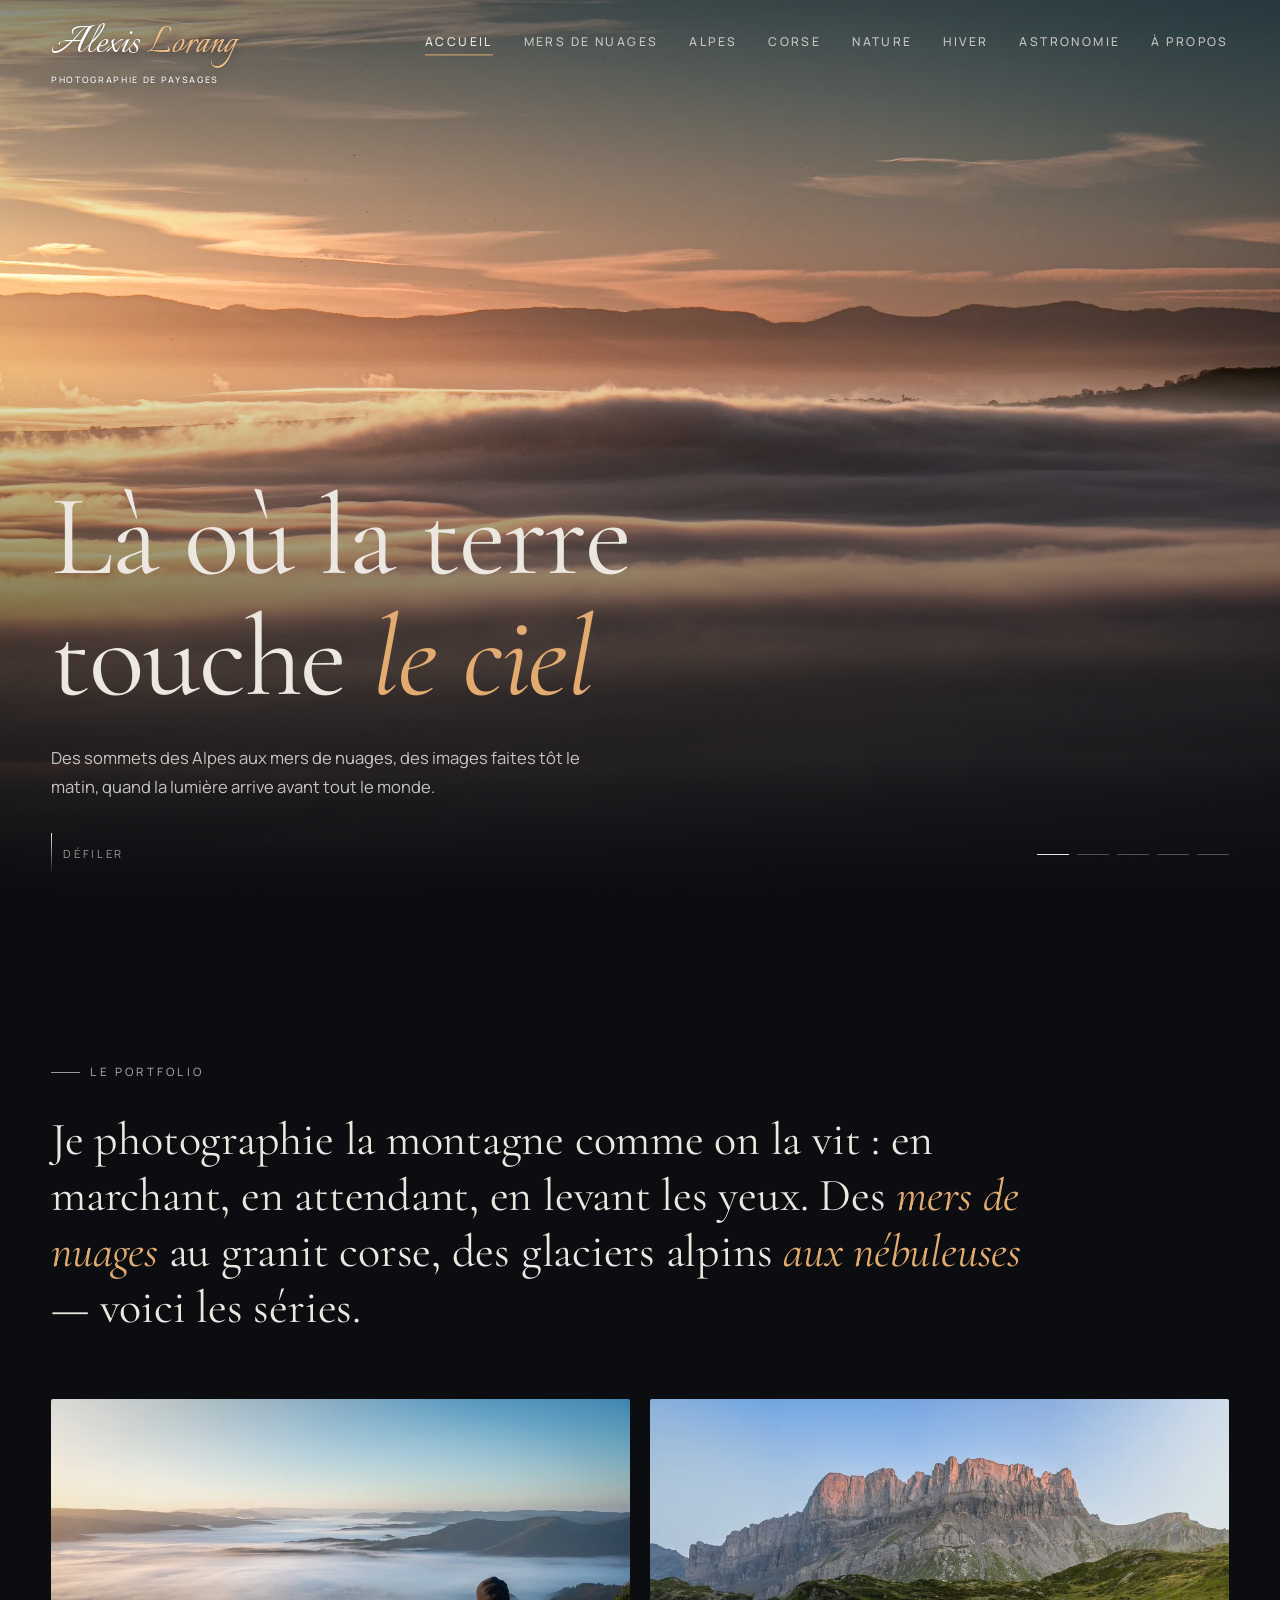
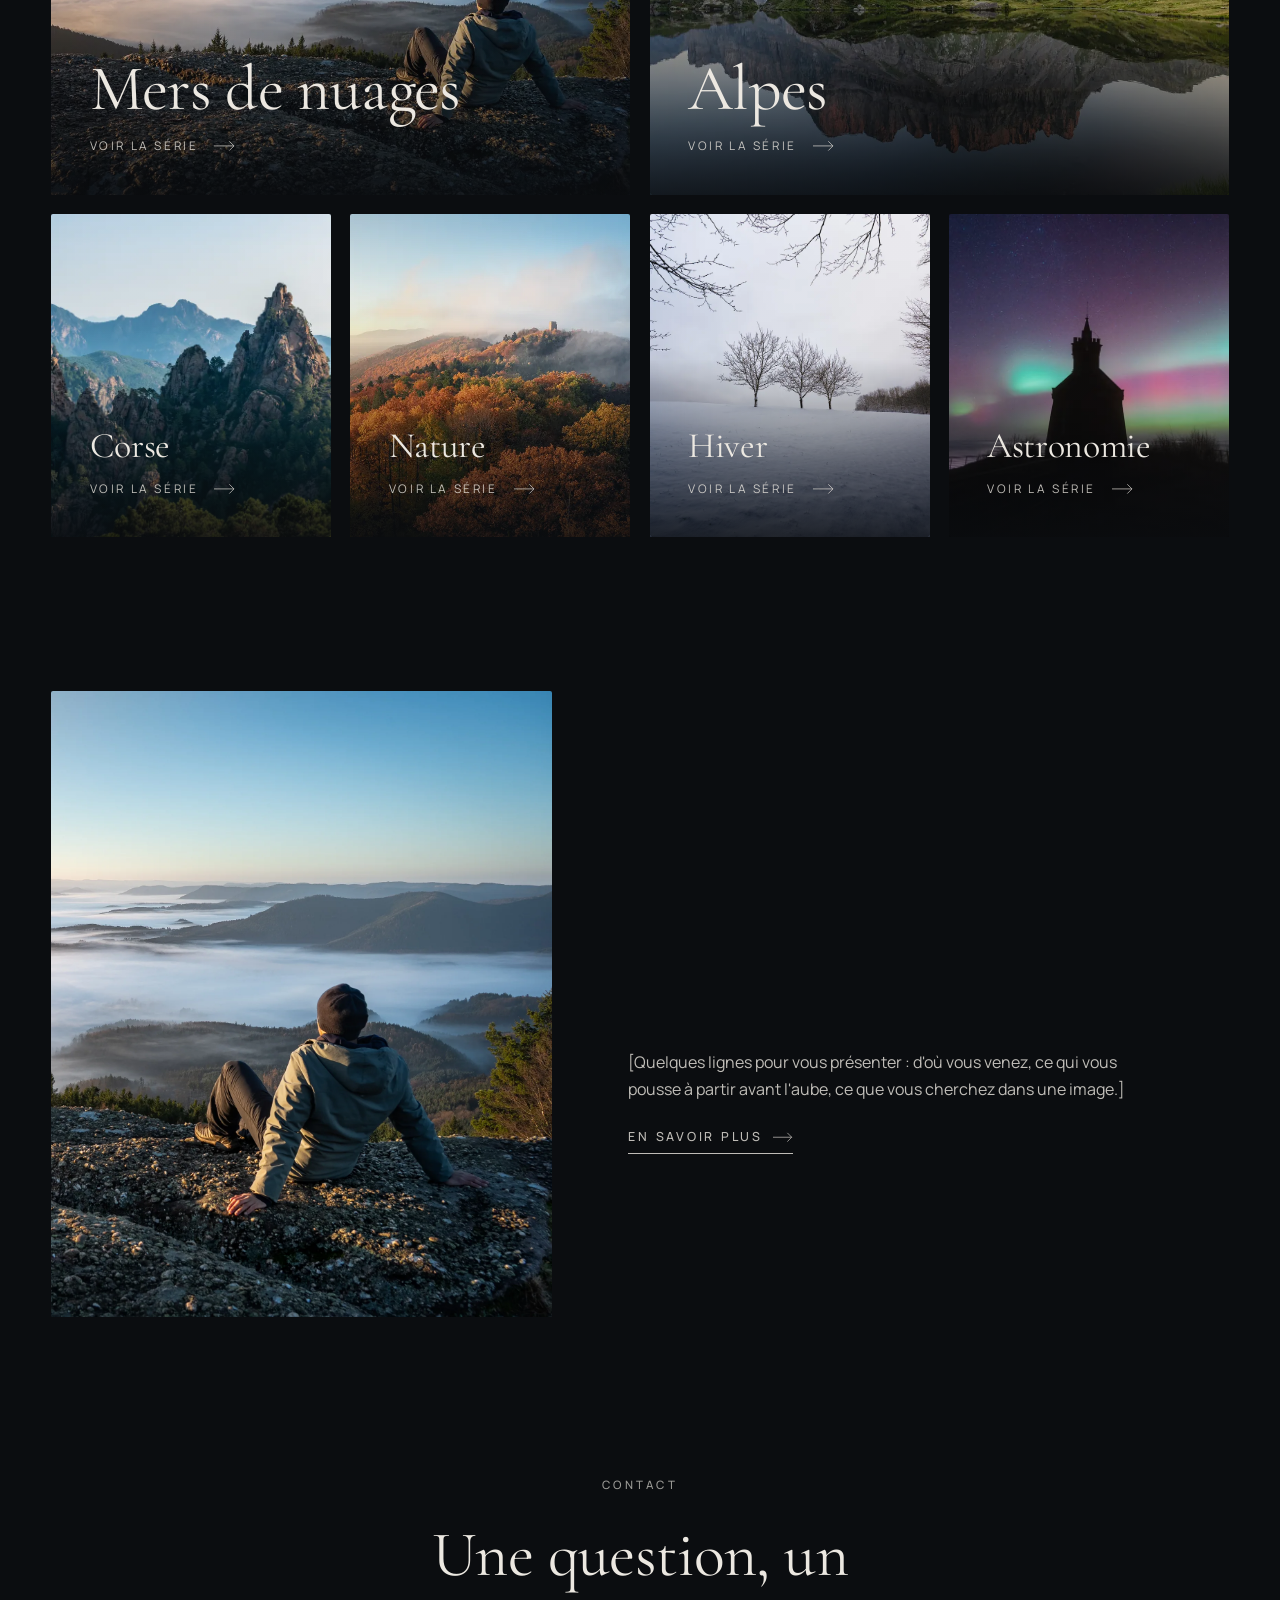
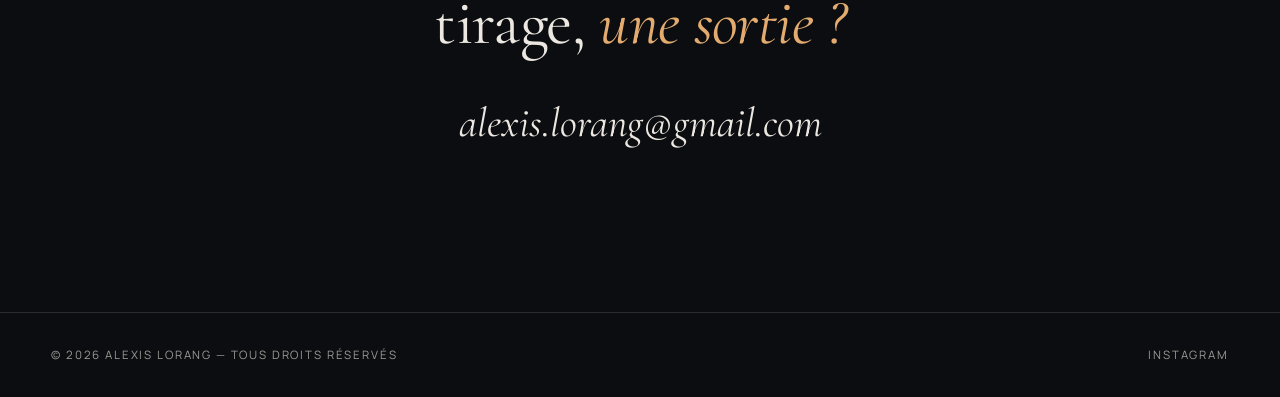
==== index.html @ 48787a66 "Nouvelle série Hiver, Dolomites complétées, accueil et en-tête retravaillés - Hiver : nouvel onglet," ====
<!doctype html>
<html lang="fr">
<head>
  <meta charset="utf-8">
  <meta name="viewport" content="width=device-width, initial-scale=1">
  <!-- À MODIFIER : titre et description affichés dans Google et lors d'un partage -->
  <title>Alexis Lorang — Photographie de paysages</title>
  <meta name="description" content="Portfolio de photographie de paysage : mers de nuages, Alpes, Corse, nature et astronomie.">
  <meta name="theme-color" content="#0b0d10">
  <meta property="og:title" content="Alexis Lorang — Photographie de paysages">
  <meta property="og:description" content="Sommets des Alpes et mers de nuages.">
  <meta property="og:image" content="assets/photos/mers-de-nuages/c2.webp">
  <link rel="preconnect" href="https://fonts.googleapis.com">
  <link rel="preconnect" href="https://fonts.gstatic.com" crossorigin>
  <link href="https://fonts.googleapis.com/css2?family=Cormorant+Garamond:ital,wght@0,400;0,500;1,400&family=Manrope:wght@400;500&family=Italianno&display=swap" rel="stylesheet">
  <link rel="preload" as="image" href="assets/photos/mers-de-nuages/c4.webp">
  <link rel="stylesheet" href="assets/css/style.css">
  <!-- blocking="render" : le cadrage et la mise en page sont appliqués avant le premier affichage
       (sinon la transition entre pages montre la photo de couverture mal placée puis la recale) -->
  <script src="assets/data/disposition.js" defer blocking="render"></script>
  <script src="assets/js/main.js" defer blocking="render"></script>
</head>
<body>

  <header class="entete">
    <!-- À MODIFIER : nom / signature -->
    <a class="logo" href="index.html" aria-label="Alexis Lorang — Accueil"><span class="logo__nom">Alexis <em>Lorang</em></span><span class="logo__sous">Photographie de paysages</span></a>
    <nav class="nav" id="menu" aria-label="Navigation principale"><!-- nav:debut -->
      <div class="nav__item nav__item--accueil"><a href="index.html" aria-current="page"><img src="assets/photos/mers-de-nuages/c2-s.webp" alt="" loading="lazy">Accueil</a></div>
      <div class="nav__item"><a href="mers-de-nuages.html"><img src="assets/photos/mers-de-nuages/dsc4957-s.webp" alt="" loading="lazy">Mers de nuages</a></div>
      <div class="nav__item"><a href="alpes.html"><img src="assets/photos/alpes/aiguilles-rouges/dsc3370-panorama-modifier-s.webp" alt="" loading="lazy">Alpes</a></div>
      <div class="nav__item"><a href="corse.html"><img src="assets/photos/corse/dsc0862-s.webp" alt="" loading="lazy">Corse</a></div>
      <div class="nav__item"><a href="nature.html"><img src="assets/photos/nature/dsc0860-s.webp" alt="" loading="lazy">Nature</a></div>
      <div class="nav__item"><a href="hiver.html"><img src="assets/photos/hiver/dsc6053-modifier-s.webp" alt="" loading="lazy">Hiver</a></div>
      <div class="nav__item"><a href="astronomie.html"><img src="assets/photos/astronomie/aurores-boreales/dsc6161-modifier-s.webp" alt="" loading="lazy">Astronomie</a></div>
      <div class="nav__item"><a href="a-propos.html">À propos</a></div>
      <!-- nav:fin --></nav>
    <button class="burger" type="button" aria-label="Menu" aria-controls="menu" aria-expanded="false"><i></i><i></i></button>
  </header>

  <main>
    <!-- Bandeau : pour changer les images du diaporama, modifier les <img> ci-dessous -->
    <section class="hero">
      <div class="hero__fond" aria-hidden="true">
        <div class="hero__vue est-active"><img src="assets/photos/mers-de-nuages/c4.webp" alt=""></div>
        <div class="hero__vue"><img src="assets/photos/alpes/aiguilles-rouges/dsc3370-panorama-modifier.webp" alt="" loading="lazy"></div>
        <div class="hero__vue"><img src="assets/photos/corse/dsc0845.webp" alt="" loading="lazy"></div>
        <div class="hero__vue"><img src="assets/photos/nature/dsc0860.webp" alt="" loading="lazy"></div>
        <div class="hero__vue"><img src="assets/photos/astronomie/aurores-boreales/dsc6230-modifier-modifier-modifier.webp" alt="" loading="lazy"></div>
      </div>

      <div class="hero__texte">
        <h1>
          <span class="ligne"><span>Là où la terre</span></span>
          <span class="ligne"><span>touche <em>le ciel</em></span></span>
        </h1>
        <!-- À MODIFIER : phrase d'accroche -->
        <p class="fondu">Des sommets des Alpes aux mers de nuages, des images faites tôt le matin, quand la lumière arrive avant tout le monde.</p>
      </div>

      <div class="hero__bas fondu">
        <span class="defile">Défiler</span>
        <div class="puces"></div>
      </div>
    </section>

    <section class="section">
      <div class="conteneur">
        <span class="surtitre apparait">Le portfolio</span>
        <!-- À MODIFIER : texte de présentation -->
        <p class="manifeste apparait">Je photographie la montagne comme on la vit : en marchant, en attendant, en levant les yeux. Des <em>mers de nuages</em> au granit corse, des glaciers alpins <em>aux nébuleuses</em> — voici les séries.</p>

        <div class="series"><!-- series:debut -->
          <a class="serie" href="mers-de-nuages.html" style="--delai:0.00s">
            <img src="assets/photos/mers-de-nuages/dsc4957.webp" srcset="assets/photos/mers-de-nuages/dsc4957-s.webp 1000w, assets/photos/mers-de-nuages/dsc4957.webp 2560w" sizes="(max-width: 760px) 100vw, 50vw" alt="" loading="lazy">
            <div>
              <h3>Mers de nuages</h3>
              <div class="serie__meta">Voir la série <svg viewBox="0 0 32 16" fill="none" stroke="currentColor" stroke-width="1.2" aria-hidden="true"><path d="M0 8h30M23 1l7 7-7 7"/></svg></div>
            </div>
          </a>
          <a class="serie" href="alpes.html" style="--delai:0.12s">
            <img src="assets/photos/alpes/aiguilles-rouges/dsc3370-panorama-modifier.webp" srcset="assets/photos/alpes/aiguilles-rouges/dsc3370-panorama-modifier-s.webp 1000w, assets/photos/alpes/aiguilles-rouges/dsc3370-panorama-modifier.webp 2560w" sizes="(max-width: 760px) 100vw, 50vw" alt="" loading="lazy">
            <div>
              <h3>Alpes</h3>
              <div class="serie__meta">Voir la série <svg viewBox="0 0 32 16" fill="none" stroke="currentColor" stroke-width="1.2" aria-hidden="true"><path d="M0 8h30M23 1l7 7-7 7"/></svg></div>
            </div>
          </a>
          <a class="serie" href="corse.html" style="--delai:0.24s">
            <img src="assets/photos/corse/dsc0862.webp" srcset="assets/photos/corse/dsc0862-s.webp 1000w, assets/photos/corse/dsc0862.webp 2560w" sizes="(max-width: 760px) 100vw, 25vw" alt="" loading="lazy">
            <div>
              <h3>Corse</h3>
              <div class="serie__meta">Voir la série <svg viewBox="0 0 32 16" fill="none" stroke="currentColor" stroke-width="1.2" aria-hidden="true"><path d="M0 8h30M23 1l7 7-7 7"/></svg></div>
            </div>
          </a>
          <a class="serie" href="nature.html" style="--delai:0.00s">
            <img src="assets/photos/nature/dsc0860.webp" srcset="assets/photos/nature/dsc0860-s.webp 1000w, assets/photos/nature/dsc0860.webp 2560w" sizes="(max-width: 760px) 100vw, 25vw" alt="" loading="lazy">
            <div>
              <h3>Nature</h3>
              <div class="serie__meta">Voir la série <svg viewBox="0 0 32 16" fill="none" stroke="currentColor" stroke-width="1.2" aria-hidden="true"><path d="M0 8h30M23 1l7 7-7 7"/></svg></div>
            </div>
          </a>
          <a class="serie" href="hiver.html" style="--delai:0.12s">
            <img src="assets/photos/hiver/dsc6053-modifier.webp" srcset="assets/photos/hiver/dsc6053-modifier-s.webp 738w, assets/photos/hiver/dsc6053-modifier.webp 1889w" sizes="(max-width: 760px) 100vw, 25vw" alt="" loading="lazy">
            <div>
              <h3>Hiver</h3>
              <div class="serie__meta">Voir la série <svg viewBox="0 0 32 16" fill="none" stroke="currentColor" stroke-width="1.2" aria-hidden="true"><path d="M0 8h30M23 1l7 7-7 7"/></svg></div>
            </div>
          </a>
          <a class="serie" href="astronomie.html" style="--delai:0.24s">
            <img src="assets/photos/astronomie/aurores-boreales/dsc6161-modifier.webp" srcset="assets/photos/astronomie/aurores-boreales/dsc6161-modifier-s.webp 1000w, assets/photos/astronomie/aurores-boreales/dsc6161-modifier.webp 2560w" sizes="(max-width: 760px) 100vw, 25vw" alt="" loading="lazy">
            <div>
              <h3>Astronomie</h3>
              <div class="serie__meta">Voir la série <svg viewBox="0 0 32 16" fill="none" stroke="currentColor" stroke-width="1.2" aria-hidden="true"><path d="M0 8h30M23 1l7 7-7 7"/></svg></div>
            </div>
          </a>
          <!-- series:fin --></div>
      </div>
    </section>

    <section class="section section--serree">
      <div class="conteneur deux-colonnes">
        <div class="cadre cadre--portrait devoile">
          <img src="assets/photos/mers-de-nuages/dsc4957.webp" alt="Un randonneur assis sur un rocher face à la mer de nuages" loading="lazy">
        </div>
        <div class="texte">
          <span class="surtitre apparait">À propos</span>
          <h2 class="apparait">Photographe amateur, <em style="white-space:nowrap">lève-tôt</em> par nécessité</h2>
          <!-- À MODIFIER : courte présentation -->
          <p class="apparait">[Quelques lignes pour vous présenter : d'où vous venez, ce qui vous pousse à partir avant l'aube, ce que vous cherchez dans une image.]</p>
          <p class="apparait"><a class="lien" href="a-propos.html">En savoir plus
            <svg viewBox="0 0 32 16" fill="none" stroke="currentColor" stroke-width="1.2" aria-hidden="true"><path d="M0 8h30M23 1l7 7-7 7"/></svg></a></p>
        </div>
      </div>
    </section>

    <section class="section section--serree contact">
      <div class="conteneur">
        <span class="surtitre apparait">Contact</span>
        <h2 class="apparait">Une question, un tirage, <em>une sortie&nbsp;?</em></h2>
        <a class="contact__mail apparait" href="mailto:alexis.lorang@gmail.com">alexis.lorang@gmail.com</a></div>
    </section>
  </main>

  <footer class="pied">
    <span>© <span data-annee>2026</span> Alexis Lorang — Tous droits réservés</span>
    <a href="https://www.instagram.com/alexis_lorang/" target="_blank" rel="noopener">Instagram</a>
  </footer>

</body>
</html>
---- assets/css/style.css ----
/* ==========================================================================
   Portfolio photo — feuille de style
   Les couleurs et polices se règlent dans :root ci-dessous.
   ========================================================================== */

:root {
  --fond: #0b0d10;
  --fond-2: #12151a;
  --texte: #ece8e1;
  --discret: #9b9a96;
  --trait: rgba(236, 232, 225, 0.14);
  --accent: #e3ab6f; /* lueur de lever de soleil */

  --serif: 'Cormorant Garamond', 'Iowan Old Style', Georgia, serif;
  --sans: 'Manrope', system-ui, -apple-system, 'Segoe UI', sans-serif;

  --marge: clamp(1.25rem, 4vw, 4rem);
  --doux: cubic-bezier(0.22, 1, 0.36, 1);
  --rangee: 320px; /* hauteur cible d'une rangée de la grille */
}

*,
*::before,
*::after { box-sizing: border-box; }

html {
  scroll-behavior: smooth;
  -webkit-text-size-adjust: 100%;
  background: var(--fond);
}

body {
  margin: 0;
  background: var(--fond);
  color: var(--texte);
  font-family: var(--sans);
  font-size: 1rem;
  line-height: 1.7;
  -webkit-font-smoothing: antialiased;
  animation: entree 0.7s ease both;
}

@keyframes entree { from { opacity: 0; } }

/* Transition douce entre les pages (navigateurs récents) */
@view-transition { navigation: auto; }
::view-transition-old(root) { animation: 0.35s ease both vt-sortie; }
::view-transition-new(root) { animation: 0.6s ease both vt-entree; }
@keyframes vt-sortie { to { opacity: 0; } }
@keyframes vt-entree { from { opacity: 0; } }

img { display: block; max-width: 100%; }
/* Protection des photos : pas de glisser-déposer, pas de menu « Enregistrer l'image » au appui long (iOS) */
img, .galerie a {
  -webkit-user-drag: none;
  -webkit-touch-callout: none;
  user-select: none;
  -webkit-user-select: none;
}
a { color: inherit; text-decoration: none; }
button { font: inherit; color: inherit; background: none; border: 0; padding: 0; cursor: pointer; }
::selection { background: var(--accent); color: #111; }

:focus-visible { outline: 2px solid var(--accent); outline-offset: 4px; border-radius: 2px; }

.sr-only {
  position: absolute; width: 1px; height: 1px; overflow: hidden;
  clip-path: inset(50%); white-space: nowrap;
}

/* ---------- Typographie ---------- */

h1, h2, h3 {
  font-family: var(--serif);
  font-weight: 400;
  line-height: 1.05;
  letter-spacing: -0.01em;
  margin: 0;
  text-wrap: balance;
}
h1 { font-size: clamp(3rem, 9vw, 8rem); }
h2 { font-size: clamp(2.2rem, 5vw, 4.25rem); }
h1 em, h2 em { font-style: italic; color: var(--accent); }
p { margin: 0 0 1.2em; text-wrap: pretty; }

.surtitre {
  display: inline-flex; align-items: center; gap: 0.9em;
  font-size: 0.72rem; font-weight: 500;
  letter-spacing: 0.28em; text-transform: uppercase;
  color: var(--discret);
}
.surtitre::before { content: ''; width: 2.5em; height: 1px; background: currentColor; }

.lien {
  display: inline-flex; align-items: center; gap: 0.8em;
  font-size: 0.78rem; font-weight: 500; letter-spacing: 0.22em; text-transform: uppercase;
  padding-bottom: 0.5em;
  background: linear-gradient(currentColor, currentColor) left bottom / 100% 1px no-repeat;
  transition: background-size 0.5s var(--doux), color 0.3s;
}
.lien svg { width: 1.6em; height: 1em; transition: transform 0.5s var(--doux); }
.lien:hover { color: var(--accent); }
.lien:hover svg { transform: translateX(0.4em); }

/* ---------- En-tête / navigation ---------- */

.entete {
  position: fixed; inset: 0 0 auto 0; z-index: 50;
  display: flex; align-items: center; justify-content: space-between;
  padding: 1.4rem var(--marge);
  transition: transform 0.5s var(--doux), background-color 0.4s, padding 0.4s, backdrop-filter 0.4s;
}
.entete.est-pleine {
  padding-block: 0.9rem;
  background: rgba(11, 13, 16, 0.72);
  -webkit-backdrop-filter: blur(16px) saturate(1.3);
  backdrop-filter: blur(16px) saturate(1.3);
  border-bottom: 1px solid var(--trait);
}
.entete.est-cachee { transform: translateY(-100%); }
/* posée un instant par main.js pour mesurer l'en-tête réduit */
.entete.sans-transition, .entete.sans-transition * { transition: none !important; }

.logo {
  position: relative; z-index: 2;
  /* Tout est en em : les deux lignes gardent la même largeur quelle que soit la taille du logo */
  font-size: 1.8rem;
  display: flex; flex-direction: column; align-items: flex-start; gap: 0.3em;
  color: #fff;
  text-shadow: 0 1px 14px rgba(0, 0, 0, 0.45), 0 0 2px rgba(0, 0, 0, 0.25);
  transition: font-size 0.4s var(--doux);
}
.logo__nom {
  /* Nom calligraphié, « Lorang » en doré */
  font-family: 'Italianno', var(--serif); font-size: 1.55em; font-weight: 400; letter-spacing: 0; line-height: 1;
}
.logo__nom em { font-style: normal; color: #f0bd85; }
.logo__sous {
  font-family: var(--sans); font-size: 0.31em; font-weight: 600; letter-spacing: 0.185em; text-transform: uppercase; line-height: 1;
  margin-right: -0.185em;
  color: rgba(255, 255, 255, 0.88);
}
.entete.est-pleine .logo { font-size: 1.5rem; }

.nav { display: flex; gap: clamp(1.1rem, 2.4vw, 2.5rem); }
.nav__item { position: relative; }

.nav a {
  position: relative;
  font-size: 0.76rem; font-weight: 500; letter-spacing: 0.2em; text-transform: uppercase;
  padding: 0.6em 0; white-space: nowrap;
  opacity: 0.78; transition: opacity 0.3s;
}
/* Le menu doit tenir sur une ligne à côté du grand logo (haut de page) : sinon les liens passent sur
   deux lignes et ne sont plus à la même place que dans la barre réduite. Resserré sur les écrans moyens. */
/* Le menu reste à la même hauteur en haut de page et dans la barre réduite (sinon il remonte de
   ~13 px quand la barre apparaît) : centré sur le logo réduit = marge 0,9rem + moitié du logo
   (hauteur du logo ≈ 2,16 × sa taille de police, 1,5rem dans la barre). */
@media (min-width: 981px) {
  .nav { position: absolute; right: var(--marge); top: calc(0.9rem + 1.5rem * 1.08); transform: translateY(-50%); }
}
@media (min-width: 981px) and (max-width: 1180px) {
  .nav { gap: 1rem; }
  .nav a { font-size: 0.7rem; letter-spacing: 0.14em; }
}
.nav a::after {
  content: ''; position: absolute; left: 0; right: 0; bottom: 0.15em; height: 1px;
  background: var(--accent);
  transform: scaleX(0); transform-origin: right; transition: transform 0.5s var(--doux);
}
.nav a:hover, .nav a[aria-current='page'] { opacity: 1; }
.nav a:hover::after, .nav a[aria-current='page']::after { transform: scaleX(1); transform-origin: left; }

.burger { display: none; position: relative; z-index: 2; width: 44px; height: 44px; margin-right: -10px; }
.burger i {
  position: absolute; left: 10px; right: 10px; height: 1.5px; background: var(--texte);
  transition: transform 0.45s var(--doux), top 0.45s var(--doux);
}
.burger i:first-child { top: 17px; }
.burger i:last-child { top: 26px; }
.menu-ouvert .burger i:first-child { top: 21.5px; transform: rotate(45deg); }
.menu-ouvert .burger i:last-child { top: 21.5px; transform: rotate(-45deg); }

.nav__pied, .nav__item > a img { display: none; }

/* Menu mobile : intitulé de rubrique › série (vignette + nom) */
@media (max-width: 980px) {
  .burger { display: block; }
  .nav {
    position: fixed; inset: 0; z-index: 1;
    height: 100dvh; overflow-y: auto; overscroll-behavior: contain;
    flex-direction: column; justify-content: flex-start; gap: 0;
    padding: 5.75rem var(--marge) 1.5rem;
    background: linear-gradient(to bottom, rgba(38, 44, 54, 0.9), rgba(22, 26, 33, 0.95));
    -webkit-backdrop-filter: blur(26px) saturate(1.4); backdrop-filter: blur(26px) saturate(1.4);
    opacity: 0; visibility: hidden;
    transition: opacity 0.45s ease, visibility 0.45s;
  }
  /* Niveau 0 : intitulés de rubrique */
  .nav::before, .nav__item:last-of-type::before {
    display: flex; align-items: center; gap: 0.9em;
    font-family: var(--sans); font-size: 0.68rem; font-weight: 500; letter-spacing: 0.28em; text-transform: uppercase;
    color: var(--accent);
  }
  .nav::before { content: 'Les séries'; margin-bottom: 0.7rem; }
  /* Accueil : au-dessus de la rubrique « Les séries », en plus discret */
  .nav::before { order: 1; }
  .nav__item { order: 2; }
  .nav__pied { order: 3; }
  .nav__item--accueil { order: 0; margin-bottom: 1.4rem; padding-bottom: 1.4rem; border-bottom: 1px solid rgba(236, 232, 225, 0.2); }
  .nav__item:last-of-type::before { content: 'Le photographe'; margin-bottom: 0.9rem; }

  .nav__item {
    padding: 0.65rem 0;
    opacity: 0; transform: translateY(14px);
    transition: opacity 0.5s ease, transform 0.8s var(--doux);
  }
  .nav__item:last-of-type { margin-top: 1.1rem; padding-top: 1.4rem; border-top: 1px solid rgba(236, 232, 225, 0.2); }

  /* Niveau 1 : la série */
  .nav a { padding: 0; opacity: 1; }
  .nav a::after { display: none; }
  .nav__item > a {
    display: flex; align-items: center; gap: 1.1rem;
    font-family: var(--serif); font-size: 1.8rem; font-weight: 400; line-height: 1.1;
    letter-spacing: 0; text-transform: none; color: #fff; transition: color 0.3s;
  }
  .nav__item > a img {
    display: block; flex: none; width: 4.4rem; height: 3.3rem; object-fit: cover; border-radius: 3px;
    background: var(--fond-2); box-shadow: 0 6px 18px rgba(0, 0, 0, 0.35);
  }
  .nav__item > a[aria-current='page'] { color: var(--accent); font-style: italic; }
  .nav__item > a[aria-current='page'] img { outline: 1px solid var(--accent); outline-offset: 3px; }

  /* Les sous-parties ne figurent pas dans le menu mobile : elles sont dans le bandeau de chaque série */

  .nav__pied {
    display: flex; justify-content: space-between; gap: 1rem; margin: auto 0 0; padding-top: 1.75rem;
    font-size: 0.66rem; font-weight: 500; letter-spacing: 0.2em; text-transform: uppercase; color: rgba(236, 232, 225, 0.6);
  }
  .nav .nav__pied a { font-size: inherit; letter-spacing: inherit; color: var(--texte); }

  .menu-ouvert .nav { opacity: 1; visibility: visible; }
  .menu-ouvert .nav__item { opacity: 1; transform: none; }
  .menu-ouvert .nav__item:nth-of-type(1) { transition-delay: 0.05s; }
  .menu-ouvert .nav__item:nth-of-type(2) { transition-delay: 0.09s; }
  .menu-ouvert .nav__item:nth-of-type(3) { transition-delay: 0.13s; }
  .menu-ouvert .nav__item:nth-of-type(4) { transition-delay: 0.17s; }
  .menu-ouvert .nav__item:nth-of-type(5) { transition-delay: 0.21s; }
  .menu-ouvert .nav__item:nth-of-type(n + 6) { transition-delay: 0.25s; }
  .menu-ouvert .entete { background: none; backdrop-filter: none; -webkit-backdrop-filter: none; border-color: transparent; transform: none; }
  .menu-ouvert { overflow: hidden; }
}

/* ---------- Bandeau (hero) ---------- */

.hero {
  position: relative;
  height: 100svh; min-height: 34rem;
  display: flex; align-items: flex-end;
  padding: 0 var(--marge) clamp(4.5rem, 11vh, 8rem);
  overflow: hidden;
  isolation: isolate;
}
/* Bandeau d'une série : titre calé en bas à gauche, sommaire en bas à droite */
.hero--court {
  height: auto; min-height: max(100svh, 34rem);
  justify-content: space-between; gap: 2.5rem clamp(2rem, 6vw, 6rem);
  padding-top: 7rem; padding-bottom: clamp(2.25rem, 5.5vh, 3.5rem);
}
.hero--court::after {
  background:
    linear-gradient(to bottom, rgba(11, 13, 16, 0.5), transparent 24%),
    linear-gradient(to top, var(--fond) 0%, rgba(11, 13, 16, 0.72) 16%, rgba(11, 13, 16, 0.3) 40%, transparent 62%);
}
.hero--court h1 { font-size: clamp(3.4rem, 10vw, 9rem); }
.hero--court .hero__texte .surtitre { margin-bottom: 1.1rem; }
.hero--court .hero__texte p { margin-top: 1.2rem; }

.hero__index {
  flex: none; display: flex; flex-direction: column; align-items: stretch;
  min-width: min(17rem, 100%); padding-bottom: 0.45rem;
  font-size: 0.72rem; font-weight: 500; letter-spacing: 0.22em; text-transform: uppercase;
}

/* Invitation à défiler, au milieu du bas du bandeau */
.hero__defile {
  position: absolute; left: 50%; bottom: 1.4rem; translate: -50% 0;
  display: flex; flex-direction: column; align-items: center; gap: 0.9em;
  padding-left: 0.26em; /* compense l'interlettrage pour centrer le mot */
  font-size: 0.66rem; font-weight: 500; letter-spacing: 0.26em; text-transform: uppercase;
  color: rgba(236, 232, 225, 0.75); transition: color 0.3s;
}
.hero__defile::after {
  content: ''; width: 1px; height: 2.6rem; margin-left: -0.26em; background: linear-gradient(currentColor, transparent);
  transform-origin: top; animation: goutte 2.4s var(--doux) infinite;
}
.hero__defile:hover { color: var(--accent); }
@media (max-width: 1100px) { .hero--court { padding-bottom: 6.75rem; } }

.hero__fond { position: absolute; inset: 0; z-index: -2; }
.hero__vue {
  position: absolute; inset: 0;
  opacity: 0; transition: opacity 1.8s ease;
}
.hero__vue img {
  width: 100%; height: 100%; object-fit: cover;
  transform: scale(1.06);
  will-change: transform;
}
.hero__vue.est-active { opacity: 1; }
.hero__vue.est-active img { animation: derive 9s linear both; }
.hero--court .hero__vue.est-active img { animation: derive 14s var(--doux) both; }
@keyframes derive { from { transform: scale(1.06); } to { transform: scale(1); } }

.hero::after {
  content: ''; position: absolute; inset: 0; z-index: -1;
  background:
    linear-gradient(to bottom, rgba(11, 13, 16, 0.5), transparent 26%),
    linear-gradient(to top, var(--fond) 0%, rgba(11, 13, 16, 0.55) 30%, transparent 62%);
}

.hero__texte { max-width: 62rem; }
.hero__texte .surtitre { color: var(--texte); opacity: 0.85; margin-bottom: 1.6rem; }
.hero__texte p {
  max-width: 34rem; margin: 1.6rem 0 0;
  font-size: clamp(1rem, 1.3vw, 1.15rem); color: rgba(236, 232, 225, 0.82);
}

/* Titre révélé ligne par ligne */
.ligne { display: block; overflow: hidden; padding-bottom: 0.12em; margin-bottom: -0.12em; }
.ligne > span { display: block; transform: translateY(110%); animation: monte 1.3s var(--doux) forwards; }
.ligne:nth-child(2) > span { animation-delay: 0.12s; }
.ligne:nth-child(3) > span { animation-delay: 0.24s; }
@keyframes monte { to { transform: none; } }
.fondu { opacity: 0; animation: fondu 1.4s ease 0.55s forwards; }
@keyframes fondu { to { opacity: 1; } }

.hero__bas {
  position: absolute; left: var(--marge); right: var(--marge); bottom: 1.6rem;
  display: flex; justify-content: space-between; align-items: center;
  font-size: 0.7rem; letter-spacing: 0.24em; text-transform: uppercase; color: var(--discret);
}
.defile { display: inline-flex; align-items: center; gap: 1em; }
.defile::before {
  content: ''; width: 1px; height: 2.6rem; background: linear-gradient(var(--texte), transparent);
  transform-origin: top; animation: goutte 2.4s var(--doux) infinite;
}
@keyframes goutte { 0% { transform: scaleY(0); } 55% { transform: scaleY(1); opacity: 1; } 100% { transform: scaleY(1); opacity: 0; } }

.puces { display: flex; gap: 0.5rem; }
.puces button { width: 2rem; height: 1.5rem; position: relative; }
.puces button::before {
  content: ''; position: absolute; left: 0; right: 0; top: 50%; height: 1px;
  background: var(--texte); opacity: 0.3; transition: opacity 0.4s;
}
.puces button[aria-current='true']::before { opacity: 1; }

/* ---------- Sections ---------- */

.section { padding: clamp(5rem, 12vw, 10rem) var(--marge); }
.section--serree { padding-top: 0; }
.conteneur { max-width: 82rem; margin-inline: auto; }

.manifeste {
  font-family: var(--serif);
  font-size: clamp(1.7rem, 3.6vw, 3.1rem);
  line-height: 1.22; letter-spacing: -0.005em;
  max-width: 22em; margin: 1.8rem 0 0;
}
.manifeste em { color: var(--accent); }

.deux-colonnes {
  display: grid; grid-template-columns: minmax(0, 5fr) minmax(0, 6fr);
  gap: clamp(2rem, 6vw, 6rem); align-items: center;
}
.deux-colonnes .texte { color: rgba(236, 232, 225, 0.8); max-width: 34rem; }
.deux-colonnes h2 { margin: 1.4rem 0 1.8rem; color: var(--texte); }
@media (max-width: 860px) { .deux-colonnes { grid-template-columns: 1fr; } }

.cadre { position: relative; overflow: hidden; border-radius: 2px; background: var(--fond-2); }
.cadre img { width: 100%; height: 100%; object-fit: cover; }
.cadre--portrait { aspect-ratio: 4 / 5; }

/* Zone à compléter (portrait, etc.) */
.a-completer {
  display: grid; place-items: center; text-align: center; padding: 2rem;
  border: 1px dashed var(--trait); color: var(--discret);
  font-size: 0.75rem; letter-spacing: 0.18em; text-transform: uppercase;
}

/* ---------- Séries (accueil) ---------- */

/* Deux rangées (les deux premières séries en grand, les suivantes par trois) qui occupent
   ensemble un écran : hauteur de l'écran moins l'en-tête réduit (--entete-h, mesuré dans main.js,
   il réapparaît quand on remonte) et 2,5rem de marge en haut et en bas. */
.series {
  display: grid; grid-template-columns: repeat(12, 1fr); grid-template-rows: 11fr 9fr;
  gap: clamp(0.75rem, 1.5vw, 1.5rem); margin-top: clamp(2.5rem, 5vw, 4.5rem);
  height: calc(100vh - 5rem - var(--entete-h, 0px));
  height: calc(100svh - 5rem - var(--entete-h, 0px));
  min-height: 34rem;
}
/* 2 grandes cartes en haut, puis la ligne du bas se partage entre les séries restantes (3 ou 4). */
.series .serie { grid-column: span 3; aspect-ratio: auto; height: 100%; max-height: none; }
.series .serie:nth-child(-n + 2) { grid-column: span 6; }
.series .serie:nth-child(3):nth-last-child(3) ~ .serie, .series .serie:nth-child(3):nth-last-child(3) { grid-column: span 4; }
.series .serie:nth-child(n + 3) h3 { font-size: clamp(1.8rem, 2.8vw, 3.4rem); }
/* Mobile : une colonne de cartes de proportions fixes (16:10, environ 220 pt de haut sur un
   iPhone). Une hauteur calculée sur l'écran donnait des cartes trop basses dans Chrome sur
   iPhone, dont les barres restent affichées et ne laissent qu'environ 650 pt à la page. */
@media (max-width: 760px) {
  .series { grid-template-columns: 1fr; grid-template-rows: none; height: auto; min-height: 0; }
  .series .serie:nth-child(n) {
    grid-column: auto; aspect-ratio: 16 / 10; height: auto; min-height: 0;
    padding: 1.25rem;
  }
  .series .serie:nth-child(n) h3 { font-size: 2.2rem; }
  .series .serie__meta { margin-top: 0.55rem; }
}

.serie {
  position: relative; display: flex; align-items: flex-end;
  aspect-ratio: 4 / 5; max-height: 86svh; width: 100%;
  padding: clamp(1.5rem, 3vw, 3rem);
  overflow: hidden; border-radius: 2px; isolation: isolate;
}
.serie img {
  position: absolute; inset: 0; z-index: -2; width: 100%; height: 100%; object-fit: cover;
  transition: transform 1.6s var(--doux), filter 1.2s ease;
}
.serie::after {
  content: ''; position: absolute; inset: 0; z-index: -1;
  background: linear-gradient(to top, rgba(11, 13, 16, 0.85), rgba(11, 13, 16, 0.05) 55%);
  transition: opacity 0.8s;
}
.serie:hover img, .serie:focus-visible img { transform: scale(1.06); }
.serie h3 { font-size: clamp(2.4rem, 5vw, 4.5rem); }
.serie__meta {
  display: flex; align-items: center; gap: 1rem; margin-top: 0.9rem;
  font-size: 0.74rem; letter-spacing: 0.22em; text-transform: uppercase; color: rgba(236, 232, 225, 0.8);
}
.serie__meta svg { width: 1.8em; height: 1em; transition: transform 0.6s var(--doux); }
.serie:hover .serie__meta svg { transform: translateX(0.6em); }
.serie:hover .serie__meta { color: var(--accent); }

/* ---------- Grille de photos ---------- */

.galerie { display: flex; flex-wrap: wrap; gap: clamp(6px, 0.9vw, 14px); }
.galerie::after { content: ''; flex-grow: 1000000; }
.galerie a {
  --r: 1.5;
  position: relative; overflow: hidden;
  flex-grow: calc(var(--r) * 100);
  flex-basis: calc(var(--r) * var(--rangee));
  aspect-ratio: var(--r);
  background: var(--fond-2);
  cursor: zoom-in;
}
.galerie img {
  width: 100%; height: 100%; object-fit: cover;
  transition: transform 1.2s var(--doux), opacity 0.8s ease;
}
.galerie a:hover img { transform: scale(1.04); }
@media (max-width: 760px) { :root { --rangee: 170px; } }

.galerie-entete {
  display: flex; justify-content: space-between; align-items: baseline; gap: 2rem; flex-wrap: wrap;
  padding-bottom: 1.5rem; margin-bottom: clamp(1.25rem, 2.5vw, 2.5rem);
  border-bottom: 1px solid var(--trait);
  font-size: 0.72rem; letter-spacing: 0.24em; text-transform: uppercase; color: var(--discret);
}

/* Sous-catégories d'une série */
.groupe { scroll-margin-top: 6rem; }
.groupe + .groupe { margin-top: clamp(4rem, 9vw, 7.5rem); }
.groupe__titre {
  display: flex; align-items: baseline; gap: 1.2rem; flex-wrap: wrap;
  font-size: clamp(2.2rem, 4.6vw, 3.8rem); margin-bottom: clamp(1.25rem, 2.5vw, 2.25rem);
}
.groupe__titre span { font-family: var(--sans); font-size: 0.72rem; letter-spacing: 0.24em; text-transform: uppercase; color: var(--discret); }
.sous-nav { display: flex; flex-direction: column; border-top: 1px solid rgba(236, 232, 225, 0.28); }
.sous-nav:empty { display: none; }
.sous-nav a {
  display: flex; justify-content: space-between; align-items: baseline; gap: 2rem;
  padding: 0.8em 0; border-bottom: 1px solid var(--trait);
  color: var(--texte); transition: color 0.3s, padding 0.5s var(--doux);
}
.sous-nav a span { color: rgba(236, 232, 225, 0.55); font-variant-numeric: tabular-nums; transition: color 0.3s; }
.sous-nav a:hover { color: var(--accent); padding-left: 0.7em; }
.sous-nav a:hover span { color: var(--accent); }

.section--galerie { padding-top: clamp(2.5rem, 5vw, 4.5rem); scroll-margin-top: 1rem; }
/* Galerie élargie : aussi large que possible, tant que la photo la plus haute de la série
   (rapport largeur / hauteur de sa case, --galerie-rapport, calculé dans main.js) tient dans l'écran
   avec 2,5rem de marge en haut et en bas, sous l'en-tête réduit (--entete-h, mesuré dans main.js)
   qui réapparaît quand on remonte. Largeur propre à chaque série. */
@media (min-width: 761px) {
  .section--galerie .conteneur {
    max-width: calc((100vh - 5rem - var(--entete-h, 0px)) * var(--galerie-rapport, 1.7778));
    max-width: calc((100svh - 5rem - var(--entete-h, 0px)) * var(--galerie-rapport, 1.7778));
  }
}
/* Repère fixe à droite : la partie en cours pendant le défilement */
.repere {
  position: fixed; right: 0; top: 50%; z-index: 40;
  display: flex; flex-direction: column; align-items: flex-end;
  transform: translateY(-50%);
  opacity: 0; visibility: hidden; transition: opacity 0.5s ease, visibility 0.5s;
}
.repere.est-visible { opacity: 1; visibility: visible; }
.repere a {
  display: flex; align-items: center; gap: 0.9rem;
  padding: 0.6rem calc(var(--marge) / 2 - 0.6rem) 0.6rem 1rem;
  font-size: 0.66rem; font-weight: 500; letter-spacing: 0.2em; text-transform: uppercase; white-space: nowrap;
}
.repere a::after {
  content: ''; width: 1.2rem; height: 1px; background: var(--texte); opacity: 0.4;
  transform: scaleX(0.5); transform-origin: right;
  transition: transform 0.5s var(--doux), opacity 0.3s, background-color 0.3s;
}
.repere a span {
  padding: 0.45em 0.9em; border-radius: 999px; background: rgba(11, 13, 16, 0.82);
  opacity: 0; transform: translateX(6px); transition: opacity 0.3s, transform 0.5s var(--doux);
}
.repere:hover a span, .repere a:focus-visible span { opacity: 1; transform: none; }
.repere a:hover, .repere a[aria-current] { color: var(--accent); }
.repere a:hover::after, .repere a[aria-current]::after { opacity: 1; transform: none; background: var(--accent); }
@media (max-width: 1100px), (hover: none) { .repere { display: none; } }

@media (max-width: 760px) {
  .hero--court { flex-direction: column; align-items: stretch; justify-content: flex-end; gap: 1.75rem; }
  .hero--court::after {
    background:
      linear-gradient(to bottom, rgba(11, 13, 16, 0.5), transparent 24%),
      linear-gradient(to top, var(--fond) 0%, rgba(11, 13, 16, 0.78) 30%, rgba(11, 13, 16, 0.45) 60%, transparent 85%);
  }
}

/* Grille à cases : gabarit fixe (assets/data/gabarits.js) ou rangées automatiques.
   Chaque photo est cadrée dans sa case (.vue) : rognage réglable sans changer la case. */
.galerie--libre { --g: clamp(3px, 0.45vw, 7px); display: block; position: relative; margin: calc(-1 * var(--g)); }
.galerie--libre::after { display: none; }
.galerie--libre a {
  position: absolute; aspect-ratio: auto;
  padding: var(--g); background: none;
}
.galerie--libre .vue { position: absolute; inset: var(--g); overflow: hidden; background: var(--fond-2); }
.galerie--libre .vue img { position: absolute; max-width: none; }
/* Apparition des photos : la case est là d'emblée (fond discret), la photo y arrive en fondu avec un
   léger dézoom, une fois entrée à l'écran et chargée. Décalage court d'une case à l'autre (--delai). */
.js .galerie--libre a.tuile .vue img {
  opacity: 0; transform: scale(1.05);
  transition: opacity 0.9s ease var(--delai, 0s), transform 1.6s var(--doux) var(--delai, 0s);
}
.js .galerie--libre a.tuile.est-visible.est-chargee .vue img { opacity: 1; transform: none; }
.js .galerie--libre a.tuile.est-visible.est-chargee:hover .vue img { transform: scale(1.04); transition-delay: 0s; }

/* ---------- Mode édition (serveur local uniquement) ---------- */

.editeur {
  position: fixed; right: 1.25rem; bottom: 1.25rem; z-index: 60;
  display: flex; align-items: center; gap: 0.5rem; max-width: calc(100vw - 2rem);
  padding: 0.5rem; border: 1px solid var(--trait); border-radius: 999px;
  background: rgba(18, 21, 26, 0.94); box-shadow: 0 12px 40px rgba(0, 0, 0, 0.5);
  font-size: 0.74rem; letter-spacing: 0.06em;
}
.editeur[hidden] { display: none; }
.editeur__mode { padding: 0.35em 0.9em; border-radius: 999px; background: rgba(255, 255, 255, 0.08); color: var(--accent); white-space: nowrap; }
.editeur__aide { padding: 0 0.9rem; color: var(--discret); white-space: nowrap; overflow: hidden; text-overflow: ellipsis; }
.editeur button { padding: 0.65em 1.2em; border-radius: 999px; border: 1px solid var(--trait); white-space: nowrap; transition: background-color 0.3s, color 0.3s, border-color 0.3s; }
.editeur button:hover { border-color: var(--texte); }
.editeur .editeur__principal, .editeur button[data-action='modifier'] { background: var(--accent); border-color: var(--accent); color: #111; font-weight: 500; }
.edition .visionneuse { display: none; }
.edition .galerie a { cursor: move; touch-action: none; user-select: none; }
.edition .hero--court { cursor: move; touch-action: none; user-select: none; outline: 1px dashed var(--accent); outline-offset: -10px; }
.edition .hero--court.est-saisie { outline-style: solid; outline-width: 2px; }
.edition .galerie a:hover img { transform: none; }
/* Accueil : bandeau, cartes des séries et portrait recadrables (animations figées pour voir le cadrage final) */
.edition .hero:not(.hero--court), .edition .series .serie, .edition .deux-colonnes .cadre { cursor: move; touch-action: none; user-select: none; outline: 1px dashed var(--accent); outline-offset: -10px; }
.edition .hero:not(.hero--court).est-saisie, .edition .series .serie.est-saisie, .edition .deux-colonnes .cadre.est-saisie { outline-style: solid; outline-width: 2px; }
.edition .suivante { cursor: move; touch-action: none; user-select: none; outline: 1px dashed var(--accent); outline-offset: -10px; }
.edition .suivante.est-saisie { outline-style: solid; outline-width: 2px; }
.edition .hero__vue img, .edition .serie img, .edition .cadre img, .edition .suivante img { animation: none !important; transform: none !important; transition: none !important; }
.edition .hero__vue { transition: none; }
.edition .galerie a:hover .vue, .edition .galerie a.est-saisie .vue { outline: 1px solid var(--accent); outline-offset: -1px; }
.edition .galerie a.est-saisie .vue { outline-width: 2px; outline-offset: -2px; }
.etoile {
  position: absolute; top: calc(var(--g) + 8px); right: calc(var(--g) + 8px);
  width: 34px; height: 34px; border-radius: 50%; display: grid; place-items: center;
  background: rgba(11, 13, 16, 0.72); color: var(--texte); font-size: 18px; line-height: 1;
  cursor: pointer; opacity: 0; transition: opacity 0.2s, color 0.2s, transform 0.2s;
}
.etoile:hover { transform: scale(1.1); }
.edition .galerie a:hover .etoile, .etoile[aria-pressed='true'] { opacity: 1; }
.etoile[aria-pressed='true'] { color: var(--accent); }
.edition .galerie a.est-favorite .vue { outline: 2px solid var(--accent); outline-offset: -2px; }
@media (hover: none) { .etoile { opacity: 1; } }
/* Bouton ↻ : quart de tour (galerie, bandeau des séries, photos de l'accueil) */
.pivot {
  position: absolute; top: calc(var(--g, 0px) + 8px); left: calc(var(--g, 0px) + 8px); z-index: 3;
  width: 34px; height: 34px; border-radius: 50%; display: none; place-items: center;
  background: rgba(11, 13, 16, 0.72); color: var(--texte); font-size: 18px; line-height: 1;
  cursor: pointer; opacity: 0; transition: opacity 0.2s, color 0.2s, transform 0.2s;
}
.edition .pivot { display: grid; }
.pivot--cadre { top: 18px; left: 18px; }
.hero .pivot--cadre { top: calc(var(--entete-h, 82px) + 18px); }
.pivot:hover { transform: scale(1.1); color: var(--accent); }
.edition .galerie a:hover .pivot, .edition .hero:hover .pivot, .edition .serie:hover .pivot, .edition .suivante:hover .pivot, .edition .cadre:hover .pivot { opacity: 1; }
@media (hover: none) { .pivot { opacity: 1; } }

/* ---------- Apparition au défilement ---------- */

.js .apparait { opacity: 0; transform: translateY(28px); transition: opacity 1.1s ease, transform 1.3s var(--doux); transition-delay: var(--delai, 0s); }
.js .apparait.est-visible { opacity: 1; transform: none; }
/* Un cache de la couleur du fond se retire vers le bas pour dévoiler l'image */
.devoile { position: relative; }
.js .devoile::before {
  content: ''; position: absolute; inset: -1px; z-index: 3; background: var(--fond);
  transform-origin: bottom; transition: transform 1.5s var(--doux); transition-delay: var(--delai, 0s);
}
.js .devoile.est-visible::before { transform: scaleY(0); }
.js .devoile img { transform: scale(1.15); transition: transform 2s var(--doux); }
.js .devoile.est-visible img { transform: none; }
.js .serie.devoile.est-visible:hover img { transform: scale(1.06); transition-duration: 1.6s; }

/* ---------- Matériel (À propos) ---------- */

/* Les objets détourés posés sur le fond du site, chacun sous une lumière douce
   (halo assez marqué pour détacher les objectifs noirs du fond, sans bord visible). */
.materiel__liste {
  list-style: none; margin: 0; padding: 0;
  display: grid; grid-template-columns: repeat(3, 1fr); gap: clamp(1rem, 3vw, 3rem);
}
.materiel__liste li { text-align: center; }
.materiel__objet { position: relative; height: 16rem; display: flex; align-items: flex-end; justify-content: center; padding-bottom: 1.75rem; }
.materiel__objet::before { /* lumière : un seul halo, à décroissance très progressive */
  content: ''; position: absolute; inset: -12% -6% -40%; pointer-events: none;
  background: radial-gradient(ellipse 38% 40% at 50% 46%,
    rgba(236, 232, 225, 0.22) 0%, rgba(236, 232, 225, 0.17) 18%, rgba(236, 232, 225, 0.11) 36%,
    rgba(236, 232, 225, 0.06) 54%, rgba(236, 232, 225, 0.025) 72%, transparent 100%);
}
.materiel__objet img {
  position: relative; z-index: 1; height: calc(12.5rem * var(--h, 1)); width: auto;
  filter: drop-shadow(0 16px 12px rgba(0, 0, 0, 0.55));
}
.materiel__objet .materiel__boitier { height: auto; width: min(15.5rem, 80%); margin-bottom: 0.4rem; }
.materiel__liste h3, .materiel__liste p { position: relative; } /* au-dessus du halo */
.materiel__liste h3 { font-size: 1.75rem; margin: 1.1rem 0 0.4rem; }
.materiel__liste p { margin: 0; color: var(--discret); font-size: 0.85rem; letter-spacing: 0.06em; }
@media (max-width: 760px) {
  .materiel__liste { grid-template-columns: 1fr; gap: 2.5rem; }
  .materiel__objet { height: 14rem; }
  .materiel__objet img { height: calc(10.5rem * var(--h, 1)); }
}

/* ---------- Série suivante ---------- */

.suivante {
  position: relative; display: grid; place-items: center; text-align: center;
  min-height: 50svh; padding: 4rem var(--marge);
  overflow: hidden; isolation: isolate;
}
.suivante img {
  position: absolute; inset: 0; z-index: -2; width: 100%; height: 100%; object-fit: cover;
  transition: transform 2s var(--doux);
}
.suivante::after { content: ''; position: absolute; inset: 0; z-index: -1; background: rgba(11, 13, 16, 0.5); transition: background-color 0.8s; }
.suivante:hover img { transform: scale(1.05); }
.suivante:hover::after { background: rgba(11, 13, 16, 0.3); }
.suivante h2 { font-size: clamp(3rem, 8vw, 7rem); margin-top: 1.2rem; }
.suivante .surtitre { color: var(--texte); }
.suivante .surtitre::before { display: none; }
/* Sur mobile, 50 % d'un écran en hauteur reste trop grand pour un simple lien : bandeau plus bas. */
@media (max-width: 760px) {
  .suivante { min-height: 17svh; padding: 1.5rem var(--marge); }
  .suivante h2 { font-size: 2.4rem; margin-top: 0.5rem; }
}

/* ---------- Contact / pied de page ---------- */

.contact { text-align: center; }
.contact h2 { margin: 1.5rem auto 2rem; max-width: 12em; }
.contact .surtitre::before { display: none; }
.contact__mail {
  font-family: var(--serif); font-size: clamp(1.5rem, 3.4vw, 2.6rem); font-style: italic;
  background: linear-gradient(var(--accent), var(--accent)) left bottom / 0 1px no-repeat;
  transition: background-size 0.6s var(--doux), color 0.3s; padding-bottom: 0.15em;
}
.contact__mail:hover { background-size: 100% 1px; color: var(--accent); }
.reseaux { display: flex; justify-content: center; gap: 2.5rem; margin-top: 2.8rem; flex-wrap: wrap; }

.pied {
  display: flex; justify-content: space-between; gap: 1rem 2rem; flex-wrap: wrap;
  padding: 2rem var(--marge);
  border-top: 1px solid var(--trait);
  font-size: 0.72rem; letter-spacing: 0.16em; text-transform: uppercase; color: var(--discret);
}
.pied a:hover { color: var(--texte); }

/* ---------- Visionneuse ---------- */

.visionneuse {
  position: fixed; inset: 0; z-index: 100;
  display: grid; grid-template-rows: auto 1fr auto;
  background: rgba(7, 8, 10, 0.97);
  opacity: 0; visibility: hidden;
  transition: opacity 0.45s ease, visibility 0.45s;
  touch-action: pan-y;
}
.visionneuse.est-ouverte { opacity: 1; visibility: visible; }
.visionneuse__barre, .visionneuse__legende {
  display: flex; justify-content: space-between; align-items: center; gap: 1rem;
  padding: 1rem var(--marge);
  font-size: 0.72rem; letter-spacing: 0.22em; text-transform: uppercase; color: var(--discret);
}
.visionneuse__legende { justify-content: center; min-height: 3.4rem; text-align: center; }
.visionneuse__legende b { font-weight: 500; color: var(--texte); }
.visionneuse__scene { position: relative; min-height: 0; display: grid; place-items: center; padding: 0 clamp(0.5rem, 6vw, 5.5rem); }
.visionneuse__scene img {
  max-width: 100%; max-height: 100%; width: auto; height: auto; object-fit: contain;
  position: absolute; inset: 0; margin: auto; padding: inherit;
  opacity: 0; transform: scale(0.985);
  transition: opacity 0.5s ease, transform 0.9s var(--doux);
  user-select: none; -webkit-user-drag: none;
}
.visionneuse__scene img.est-visible { opacity: 1; transform: none; }
.visionneuse button { transition: color 0.3s, opacity 0.3s; }
.visionneuse button:hover { color: var(--accent); }
.visionneuse__fermer { display: inline-flex; align-items: center; gap: 0.8em; letter-spacing: inherit; text-transform: inherit; color: var(--texte); padding: 0.6em 0; }
.visionneuse__fleche {
  position: absolute; top: 0; bottom: 0; z-index: 2; width: clamp(3rem, 12vw, 9rem);
  display: grid; place-items: center; color: var(--texte); opacity: 0.6;
}
.visionneuse__fleche:hover { opacity: 1; }
.visionneuse__fleche svg { width: 2.2rem; height: 1.2rem; }
.visionneuse__fleche--prec { left: 0; }
.visionneuse__fleche--prec svg { transform: scaleX(-1); }
.visionneuse__fleche--suiv { right: 0; }
@media (max-width: 760px) { .visionneuse__fleche { display: none; } }

/* ---------- Mouvement réduit ---------- */

@media (prefers-reduced-motion: reduce) {
  html { scroll-behavior: auto; }
  *, *::before, *::after { animation-duration: 0.01ms !important; animation-delay: 0s !important; transition-duration: 0.01ms !important; transition-delay: 0s !important; }
  .hero__vue img, .js .devoile img { transform: none !important; }
  @view-transition { navigation: none; }
}
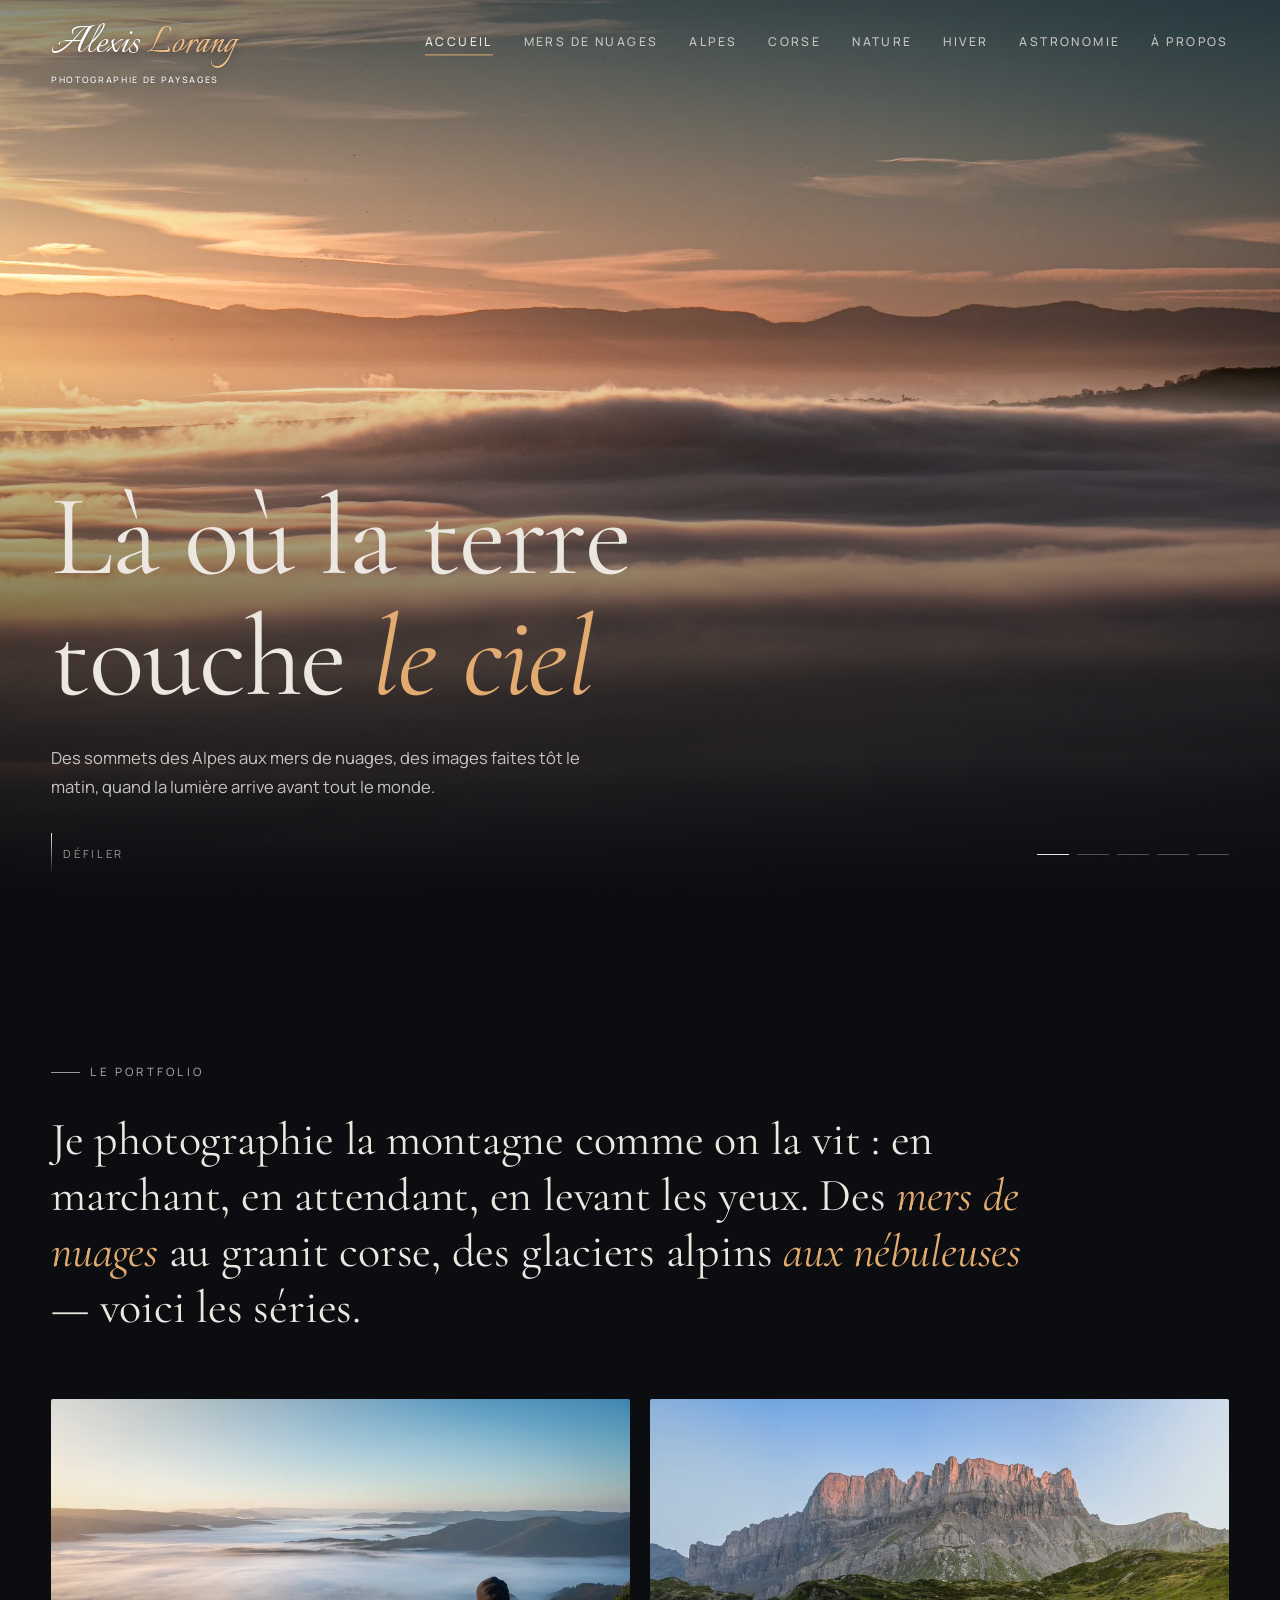
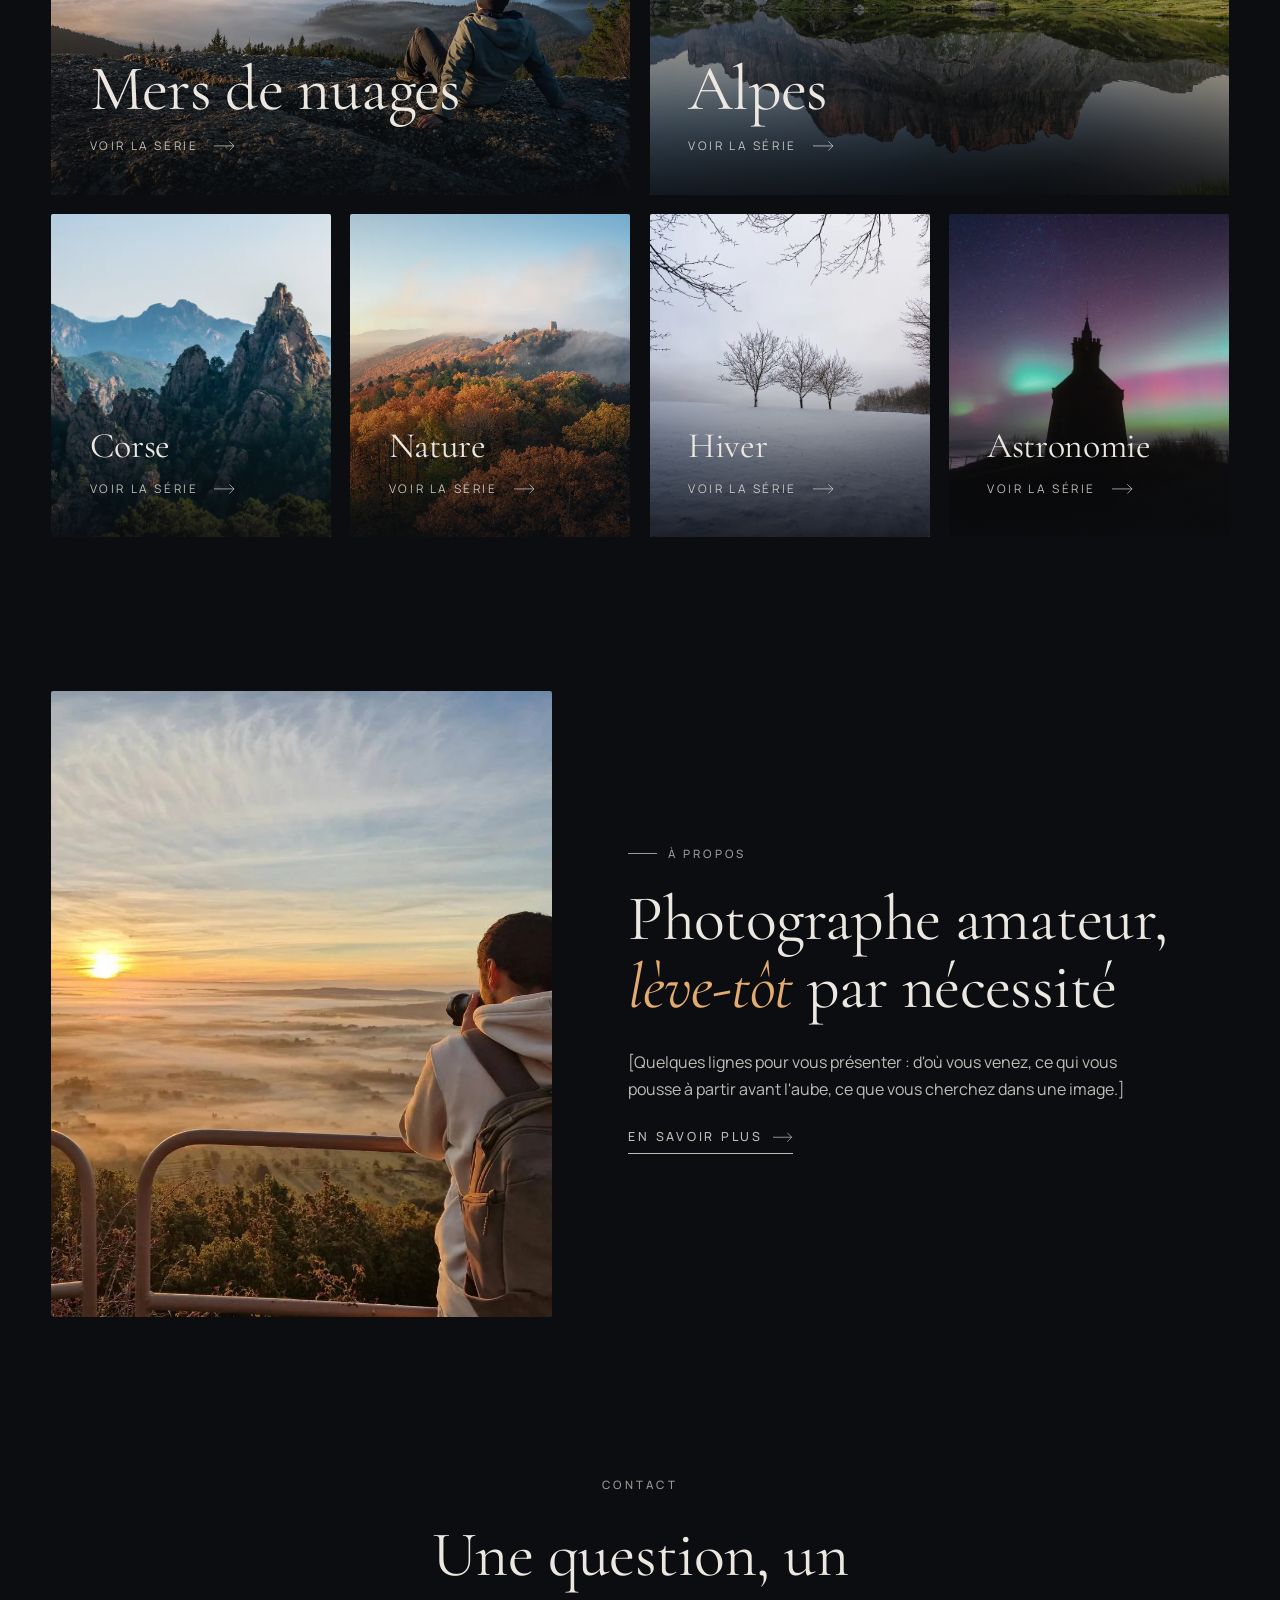
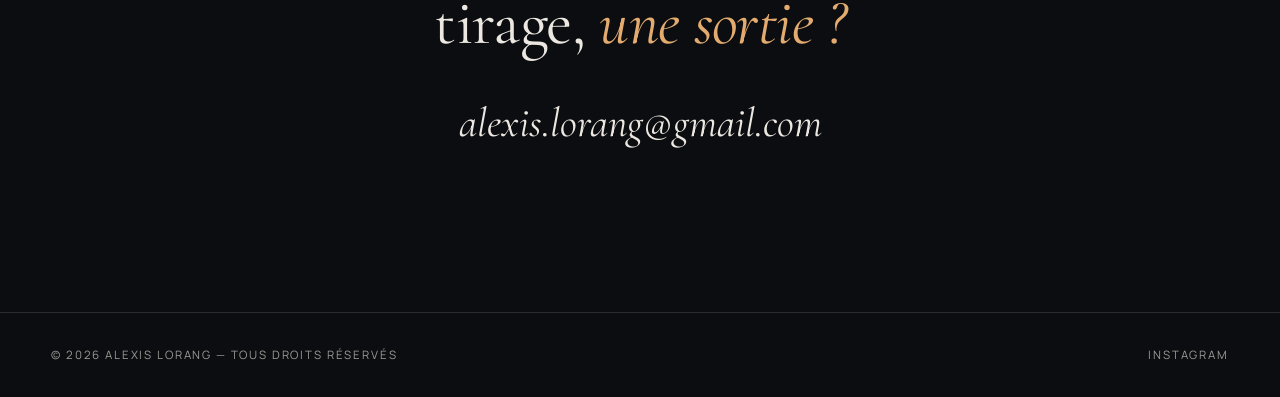
==== commit 3a81e046: "À propos : matériel détaillé, nouvelle photo ; transitions entre pages - Matériel : sac Pgytech OneG" ====
--- a/index.html
+++ b/index.html
@@ -7,6 +7,7 @@
   <title>Alexis Lorang — Photographie de paysages</title>
   <meta name="description" content="Portfolio de photographie de paysage : mers de nuages, Alpes, Corse, nature et astronomie.">
   <meta name="theme-color" content="#0b0d10">
+  <meta name="color-scheme" content="dark">
   <meta property="og:title" content="Alexis Lorang — Photographie de paysages">
   <meta property="og:description" content="Sommets des Alpes et mers de nuages.">
   <meta property="og:image" content="assets/photos/mers-de-nuages/c2.webp">
@@ -120,7 +121,7 @@
     <section class="section section--serree">
       <div class="conteneur deux-colonnes">
         <div class="cadre cadre--portrait devoile">
-          <img src="assets/photos/mers-de-nuages/dsc4957.webp" alt="Un randonneur assis sur un rocher face à la mer de nuages" loading="lazy">
+          <img src="assets/img/a-propos.webp" alt="Le photographe de dos, appareil à l’œil, face au soleil levant sur une plaine noyée de brume" width="1500" height="1125" style="object-position: 70% 50%" loading="lazy">
         </div>
         <div class="texte">
           <span class="surtitre apparait">À propos</span>
--- a/assets/css/style.css
+++ b/assets/css/style.css
@@ -24,6 +24,7 @@
 *::after { box-sizing: border-box; }
 
 html {
+  color-scheme: dark; /* fond du navigateur sombre dès le début du chargement : pas d'éclair blanc entre deux pages */
   scroll-behavior: smooth;
   -webkit-text-size-adjust: 100%;
   background: var(--fond);
@@ -37,17 +38,36 @@
   font-size: 1rem;
   line-height: 1.7;
   -webkit-font-smoothing: antialiased;
-  animation: entree 0.7s ease both;
-}
-
-@keyframes entree { from { opacity: 0; } }
-
-/* Transition douce entre les pages (navigateurs récents) */
+}
+
+/* Changement de page (navigateurs récents) : les pages défilent à l'horizontale comme des photos.
+   La nouvelle arrive par le côté et pousse l'ancienne, qui recule en s'assombrissant ; l'en-tête reste fixe.
+   Sens : vers la droite dans l'ordre du menu → arrive par la droite (main.js pose le type « arriere » sinon). */
 @view-transition { navigation: auto; }
-::view-transition-old(root) { animation: 0.35s ease both vt-sortie; }
-::view-transition-new(root) { animation: 0.6s ease both vt-entree; }
-@keyframes vt-sortie { to { opacity: 0; } }
-@keyframes vt-entree { from { opacity: 0; } }
+.entete { view-transition-name: entete; }
+/* L'en-tête change d'un coup, sans fondu : le fondu par défaut additionne la luminosité des deux
+   en-têtes (mode « plus-lighter »), et sur un ciel ou de la neige vus à travers le verre dépoli
+   de la barre, le résultat virait au blanc. */
+::view-transition-group(entete) { animation: none; }
+::view-transition-old(entete) { display: none; }
+::view-transition-new(entete) { animation: none; }
+/* Sous les deux pages qui glissent : le fond du site, jamais celui du navigateur */
+::view-transition { background: var(--fond); }
+::view-transition-old(root), ::view-transition-new(root) {
+  mix-blend-mode: normal;
+  background: var(--fond); /* opaques même si la photo de la nouvelle page n'est pas encore chargée */
+  animation-duration: 0.7s; animation-timing-function: cubic-bezier(0.76, 0, 0.24, 1); animation-fill-mode: both;
+}
+::view-transition-old(root) { animation-name: page-sortie; }
+::view-transition-new(root) { animation-name: page-entree; box-shadow: 0 0 90px rgba(0, 0, 0, 0.6); }
+html:active-view-transition-type(arriere)::view-transition-old(root) { animation-name: page-sortie-arriere; }
+html:active-view-transition-type(arriere)::view-transition-new(root) { animation-name: page-entree-arriere; }
+/* L'ancienne page s'assombrit par transparence au-dessus du fond sombre, sans filtre :
+   un filtre sur la capture de toute la page pouvait la faire virer au blanc d'un coup. */
+@keyframes page-sortie { to { transform: translateX(-28%); opacity: 0.45; } }
+@keyframes page-entree { from { transform: translateX(100%); } }
+@keyframes page-sortie-arriere { to { transform: translateX(28%); opacity: 0.45; } }
+@keyframes page-entree-arriere { from { transform: translateX(-100%); } }
 
 img { display: block; max-width: 100%; }
 /* Protection des photos : pas de glisser-déposer, pas de menu « Enregistrer l'image » au appui long (iOS) */
@@ -170,6 +190,9 @@
 }
 .nav a:hover, .nav a[aria-current='page'] { opacity: 1; }
 .nav a:hover::after, .nav a[aria-current='page']::after { transform: scaleX(1); transform-origin: left; }
+/* à l'arrivée sur une page, son soulignement se trace de gauche à droite */
+.nav a[aria-current='page']::after { animation: trace 0.8s var(--doux) 0.35s backwards; }
+@keyframes trace { from { transform: scaleX(0); } }
 
 .burger { display: none; position: relative; z-index: 2; width: 44px; height: 44px; margin-right: -10px; }
 .burger i {
@@ -631,13 +654,14 @@
    (halo assez marqué pour détacher les objectifs noirs du fond, sans bord visible). */
 .materiel__liste {
   list-style: none; margin: 0; padding: 0;
-  display: grid; grid-template-columns: repeat(3, 1fr); gap: clamp(1rem, 3vw, 3rem);
-}
-.materiel__liste li { text-align: center; }
-.materiel__objet { position: relative; height: 16rem; display: flex; align-items: flex-end; justify-content: center; padding-bottom: 1.75rem; }
+  display: grid; grid-template-columns: repeat(2, 1fr); gap: clamp(2.5rem, 5vw, 4.5rem) clamp(2rem, 5vw, 5rem);
+}
+/* Chaque objet : la photo sous son halo à gauche, le texte à droite */
+.materiel__liste li { display: grid; grid-template-columns: 13rem 1fr; gap: clamp(1.25rem, 2.5vw, 2.25rem); align-items: center; }
+.materiel__objet { position: relative; height: 15rem; display: flex; align-items: center; justify-content: center; }
 .materiel__objet::before { /* lumière : un seul halo, à décroissance très progressive */
-  content: ''; position: absolute; inset: -12% -6% -40%; pointer-events: none;
-  background: radial-gradient(ellipse 38% 40% at 50% 46%,
+  content: ''; position: absolute; inset: -18% -22% -24%; pointer-events: none;
+  background: radial-gradient(ellipse 42% 42% at 50% 50%,
     rgba(236, 232, 225, 0.22) 0%, rgba(236, 232, 225, 0.17) 18%, rgba(236, 232, 225, 0.11) 36%,
     rgba(236, 232, 225, 0.06) 54%, rgba(236, 232, 225, 0.025) 72%, transparent 100%);
 }
@@ -645,14 +669,20 @@
   position: relative; z-index: 1; height: calc(12.5rem * var(--h, 1)); width: auto;
   filter: drop-shadow(0 16px 12px rgba(0, 0, 0, 0.55));
 }
-.materiel__objet .materiel__boitier { height: auto; width: min(15.5rem, 80%); margin-bottom: 0.4rem; }
-.materiel__liste h3, .materiel__liste p { position: relative; } /* au-dessus du halo */
-.materiel__liste h3 { font-size: 1.75rem; margin: 1.1rem 0 0.4rem; }
-.materiel__liste p { margin: 0; color: var(--discret); font-size: 0.85rem; letter-spacing: 0.06em; }
-@media (max-width: 760px) {
-  .materiel__liste { grid-template-columns: 1fr; gap: 2.5rem; }
-  .materiel__objet { height: 14rem; }
-  .materiel__objet img { height: calc(10.5rem * var(--h, 1)); }
+.materiel__objet .materiel__boitier { height: auto; width: 74%; margin-right: 1.25rem; } /* plus large que les objectifs : réduit pour garder le même vide jusqu’au texte */
+.materiel__texte { position: relative; } /* au-dessus du halo */
+.materiel__liste h3 { font-size: clamp(1.6rem, 2.2vw, 2rem); margin: 0 0 0.35rem; }
+.materiel__fiche { margin: 0 0 1rem; color: var(--accent); font-size: 0.72rem; letter-spacing: 0.16em; text-transform: uppercase; }
+.materiel__desc { margin: 0; color: var(--discret); font-size: 0.95rem; line-height: 1.7; max-width: 32rem; }
+@media (max-width: 1180px) {
+  .materiel__liste { grid-template-columns: 1fr; max-width: 46rem; margin-inline: auto; }
+}
+@media (max-width: 560px) {
+  .materiel__liste li { grid-template-columns: 1fr; text-align: center; gap: 1.25rem; }
+  .materiel__objet { height: 13rem; }
+  .materiel__objet img { height: calc(11rem * var(--h, 1)); }
+  .materiel__objet .materiel__boitier { width: min(15rem, 80%); margin-right: 0; }
+  .materiel__desc { margin-inline: auto; }
 }
 
 /* ---------- Série suivante ---------- */
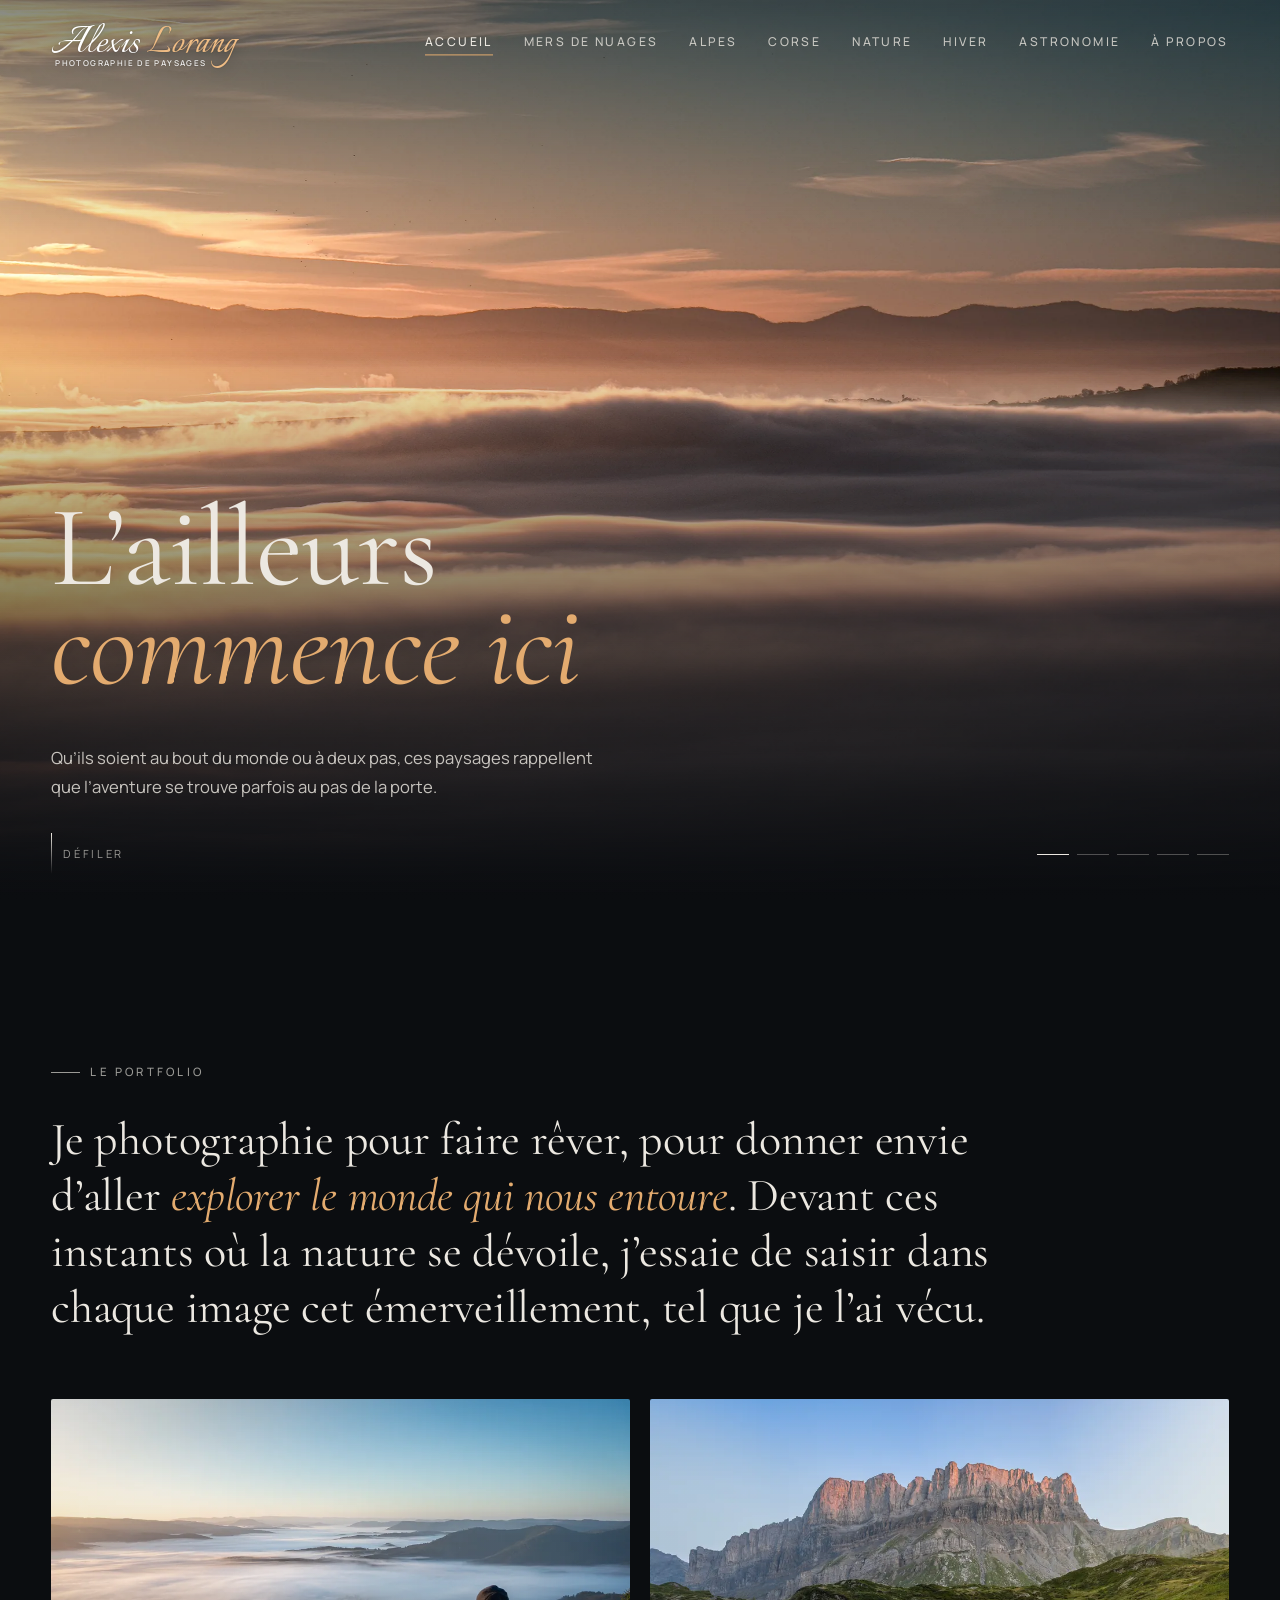
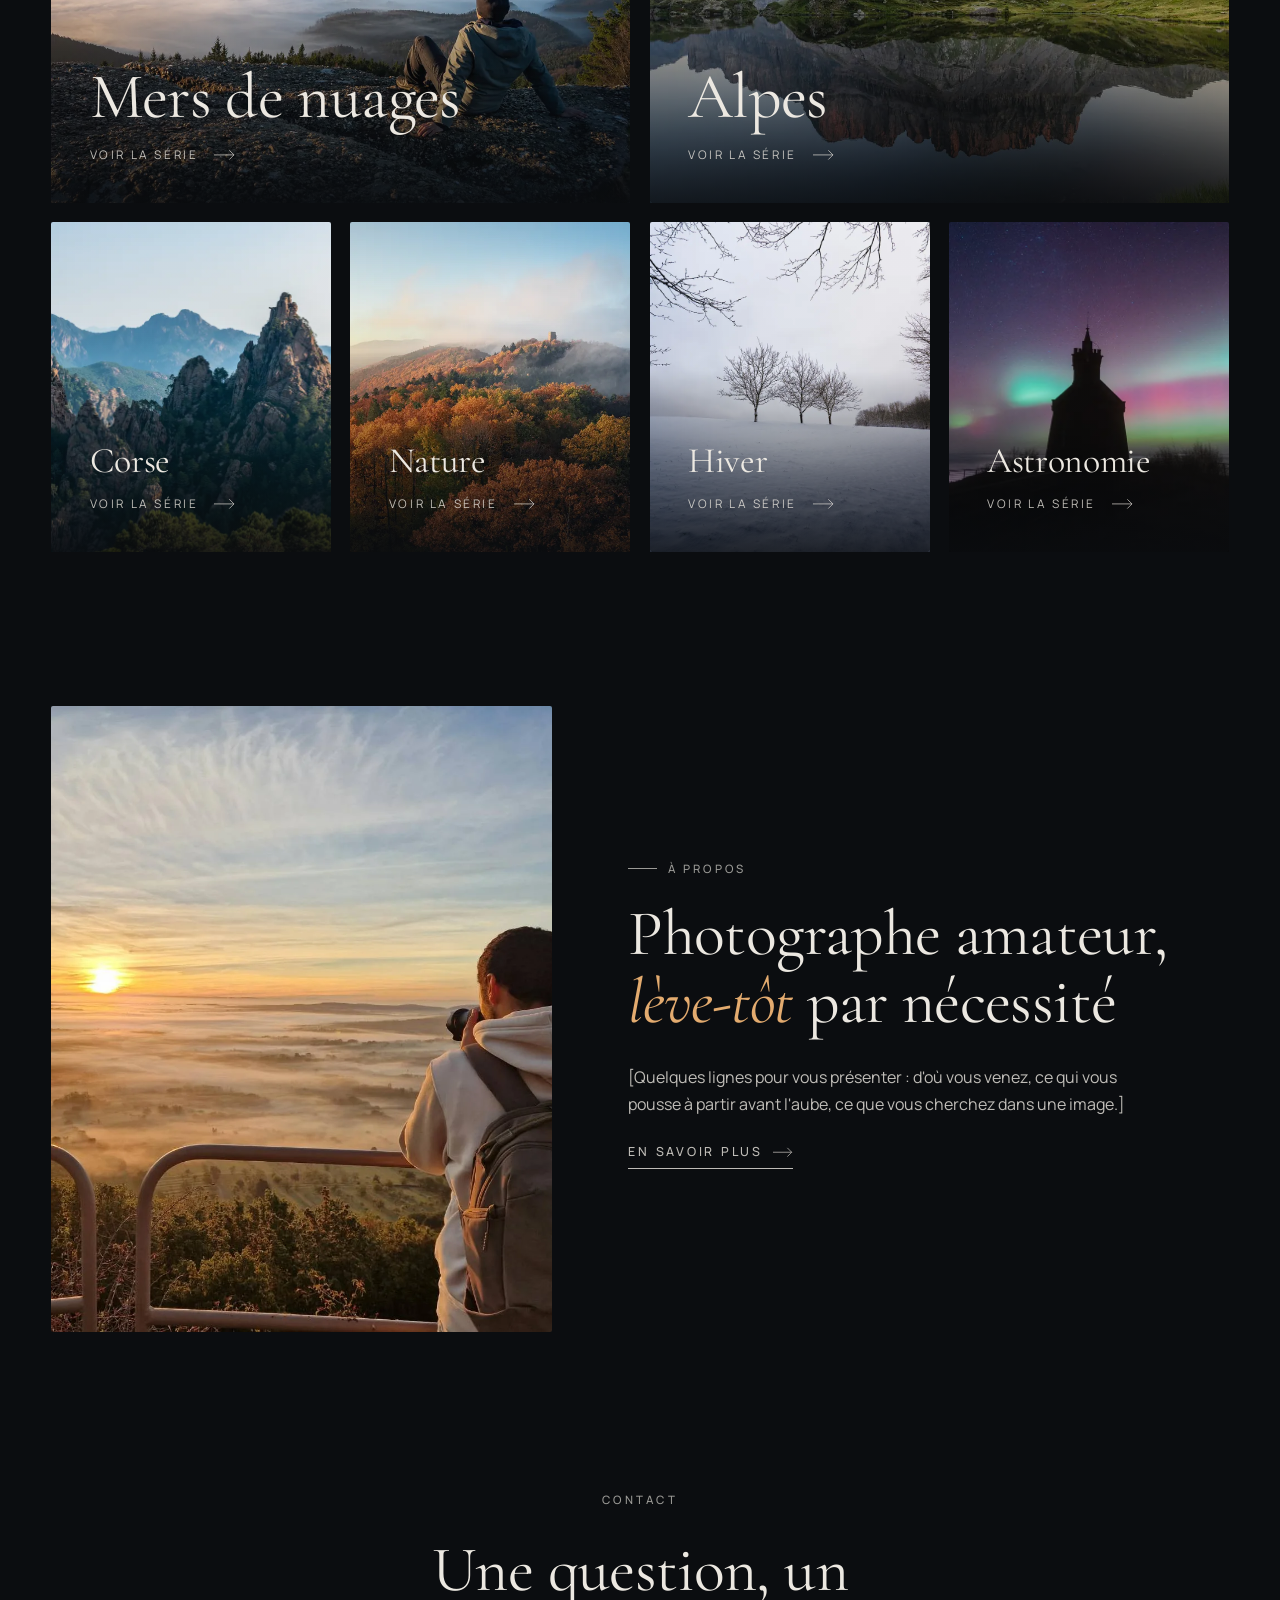
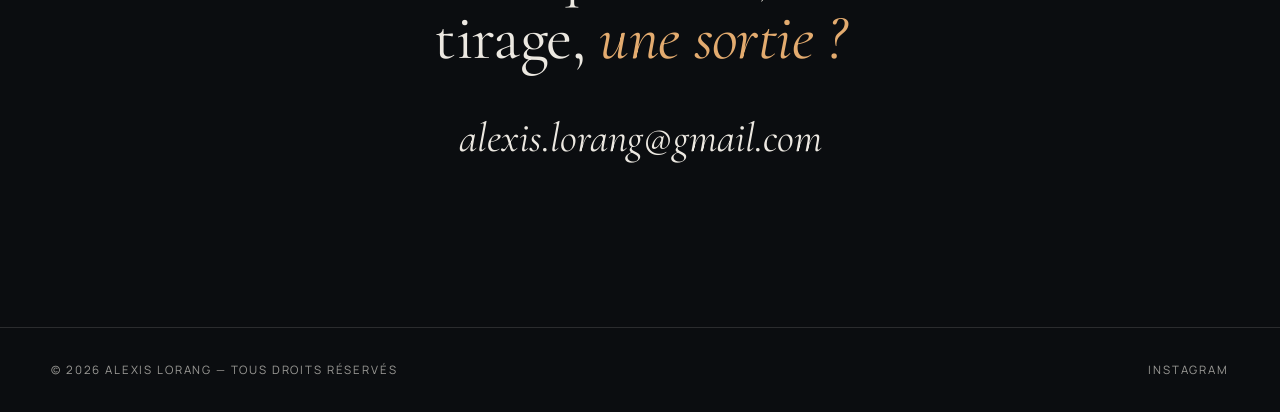
==== commit 7ab7a20d: "Nouveaux textes, logo rapproché et textes de sous-catégories - Accueil : titre « L'ailleurs commence" ====
--- a/index.html
+++ b/index.html
@@ -52,11 +52,11 @@
 
       <div class="hero__texte">
         <h1>
-          <span class="ligne"><span>Là où la terre</span></span>
-          <span class="ligne"><span>touche <em>le ciel</em></span></span>
+          <span class="ligne"><span>L’ailleurs</span></span>
+          <span class="ligne"><span><em>commence ici</em></span></span>
         </h1>
         <!-- À MODIFIER : phrase d'accroche -->
-        <p class="fondu">Des sommets des Alpes aux mers de nuages, des images faites tôt le matin, quand la lumière arrive avant tout le monde.</p>
+        <p class="fondu">Qu’ils soient au bout du monde ou à deux pas, ces paysages rappellent que l’aventure se trouve parfois au pas de la porte.</p>
       </div>
 
       <div class="hero__bas fondu">
@@ -69,7 +69,7 @@
       <div class="conteneur">
         <span class="surtitre apparait">Le portfolio</span>
         <!-- À MODIFIER : texte de présentation -->
-        <p class="manifeste apparait">Je photographie la montagne comme on la vit : en marchant, en attendant, en levant les yeux. Des <em>mers de nuages</em> au granit corse, des glaciers alpins <em>aux nébuleuses</em> — voici les séries.</p>
+        <p class="manifeste apparait">Je photographie pour faire rêver, pour donner envie d’aller <em>explorer le monde qui nous entoure</em>. Devant ces instants où la nature se dévoile, j’essaie de saisir dans chaque image cet émerveillement, tel que je l’ai vécu.</p>
 
         <div class="series"><!-- series:debut -->
           <a class="serie" href="mers-de-nuages.html" style="--delai:0.00s">
--- a/assets/css/style.css
+++ b/assets/css/style.css
@@ -56,7 +56,9 @@
 ::view-transition-old(root), ::view-transition-new(root) {
   mix-blend-mode: normal;
   background: var(--fond); /* opaques même si la photo de la nouvelle page n'est pas encore chargée */
-  animation-duration: 0.7s; animation-timing-function: cubic-bezier(0.76, 0, 0.24, 1); animation-fill-mode: both;
+  /* Courbe « ease-out » : la page part vite dès le clic puis se pose en douceur. Une courbe
+     « ease-in-out » restait quasi immobile les premières ~150 ms, ce qui donnait l'impression d'un lag. */
+  animation-duration: 0.75s; animation-timing-function: var(--doux); animation-fill-mode: both;
 }
 ::view-transition-old(root) { animation-name: page-sortie; }
 ::view-transition-new(root) { animation-name: page-entree; box-shadow: 0 0 90px rgba(0, 0, 0, 0.6); }
@@ -145,7 +147,7 @@
   position: relative; z-index: 2;
   /* Tout est en em : les deux lignes gardent la même largeur quelle que soit la taille du logo */
   font-size: 1.8rem;
-  display: flex; flex-direction: column; align-items: flex-start; gap: 0.3em;
+  display: flex; flex-direction: column; align-items: flex-start; gap: 0;
   color: #fff;
   text-shadow: 0 1px 14px rgba(0, 0, 0, 0.45), 0 0 2px rgba(0, 0, 0, 0.25);
   transition: font-size 0.4s var(--doux);
@@ -155,9 +157,16 @@
   font-family: 'Italianno', var(--serif); font-size: 1.55em; font-weight: 400; letter-spacing: 0; line-height: 1;
 }
 .logo__nom em { font-style: normal; color: #f0bd85; }
+/* Placement de « Photographie de paysages », réglable avec http://localhost:4173/outils/logo
+   (valeurs proportionnelles à la taille du logo, sauf l'espacement des lettres) */
+/* reglage-logo:debut */
+.logo { --sous-taille: 0.278; --sous-lettres: 0.173; --sous-y: -0.294; --sous-x: 0.143; }
+/* reglage-logo:fin */
 .logo__sous {
-  font-family: var(--sans); font-size: 0.31em; font-weight: 600; letter-spacing: 0.185em; text-transform: uppercase; line-height: 1;
-  margin-right: -0.185em;
+  /* Calé sous « Alexis Lor », remonté à hauteur de la boucle du g */
+  font-family: var(--sans); font-size: calc(var(--sous-taille) * 1em); font-weight: 600;
+  letter-spacing: calc(var(--sous-lettres) * 1em); text-transform: uppercase; line-height: 1;
+  margin: calc(var(--sous-y) / var(--sous-taille) * 1em) calc(var(--sous-lettres) * -1em) 0 calc(var(--sous-x) / var(--sous-taille) * 1em);
   color: rgba(255, 255, 255, 0.88);
 }
 .entete.est-pleine .logo { font-size: 1.5rem; }
@@ -344,15 +353,17 @@
 }
 
 .hero__texte { max-width: 62rem; }
+.hero__texte h1 { line-height: 0.86; }
 .hero__texte .surtitre { color: var(--texte); opacity: 0.85; margin-bottom: 1.6rem; }
 .hero__texte p {
-  max-width: 34rem; margin: 1.6rem 0 0;
+  max-width: 34rem; margin: 3rem 0 0;
   font-size: clamp(1rem, 1.3vw, 1.15rem); color: rgba(236, 232, 225, 0.82);
 }
 
 /* Titre révélé ligne par ligne */
-.ligne { display: block; overflow: hidden; padding-bottom: 0.12em; margin-bottom: -0.12em; }
-.ligne > span { display: block; transform: translateY(110%); animation: monte 1.3s var(--doux) forwards; }
+/* La marge basse laisse passer les jambages (g, p, q) malgré l'interligne serré du titre */
+.ligne { display: block; overflow: hidden; padding-bottom: 0.3em; margin-bottom: -0.3em; }
+.ligne > span { display: block; transform: translateY(160%); animation: monte 1.3s var(--doux) forwards; }
 .ligne:nth-child(2) > span { animation-delay: 0.12s; }
 .ligne:nth-child(3) > span { animation-delay: 0.24s; }
 @keyframes monte { to { transform: none; } }
@@ -500,6 +511,12 @@
 .groupe__titre {
   display: flex; align-items: baseline; gap: 1.2rem; flex-wrap: wrap;
   font-size: clamp(2.2rem, 4.6vw, 3.8rem); margin-bottom: clamp(1.25rem, 2.5vw, 2.25rem);
+}
+.groupe--texte .groupe__titre { margin-bottom: 0.9rem; }
+.groupe__texte {
+  max-width: 58rem; margin: 0 0 clamp(1.5rem, 3vw, 2.5rem);
+  font-family: var(--serif); font-style: italic; font-size: clamp(1.1rem, 1.6vw, 1.3rem); line-height: 1.55;
+  color: rgba(236, 232, 225, 0.78);
 }
 .groupe__titre span { font-family: var(--sans); font-size: 0.72rem; letter-spacing: 0.24em; text-transform: uppercase; color: var(--discret); }
 .sous-nav { display: flex; flex-direction: column; border-top: 1px solid rgba(236, 232, 225, 0.28); }
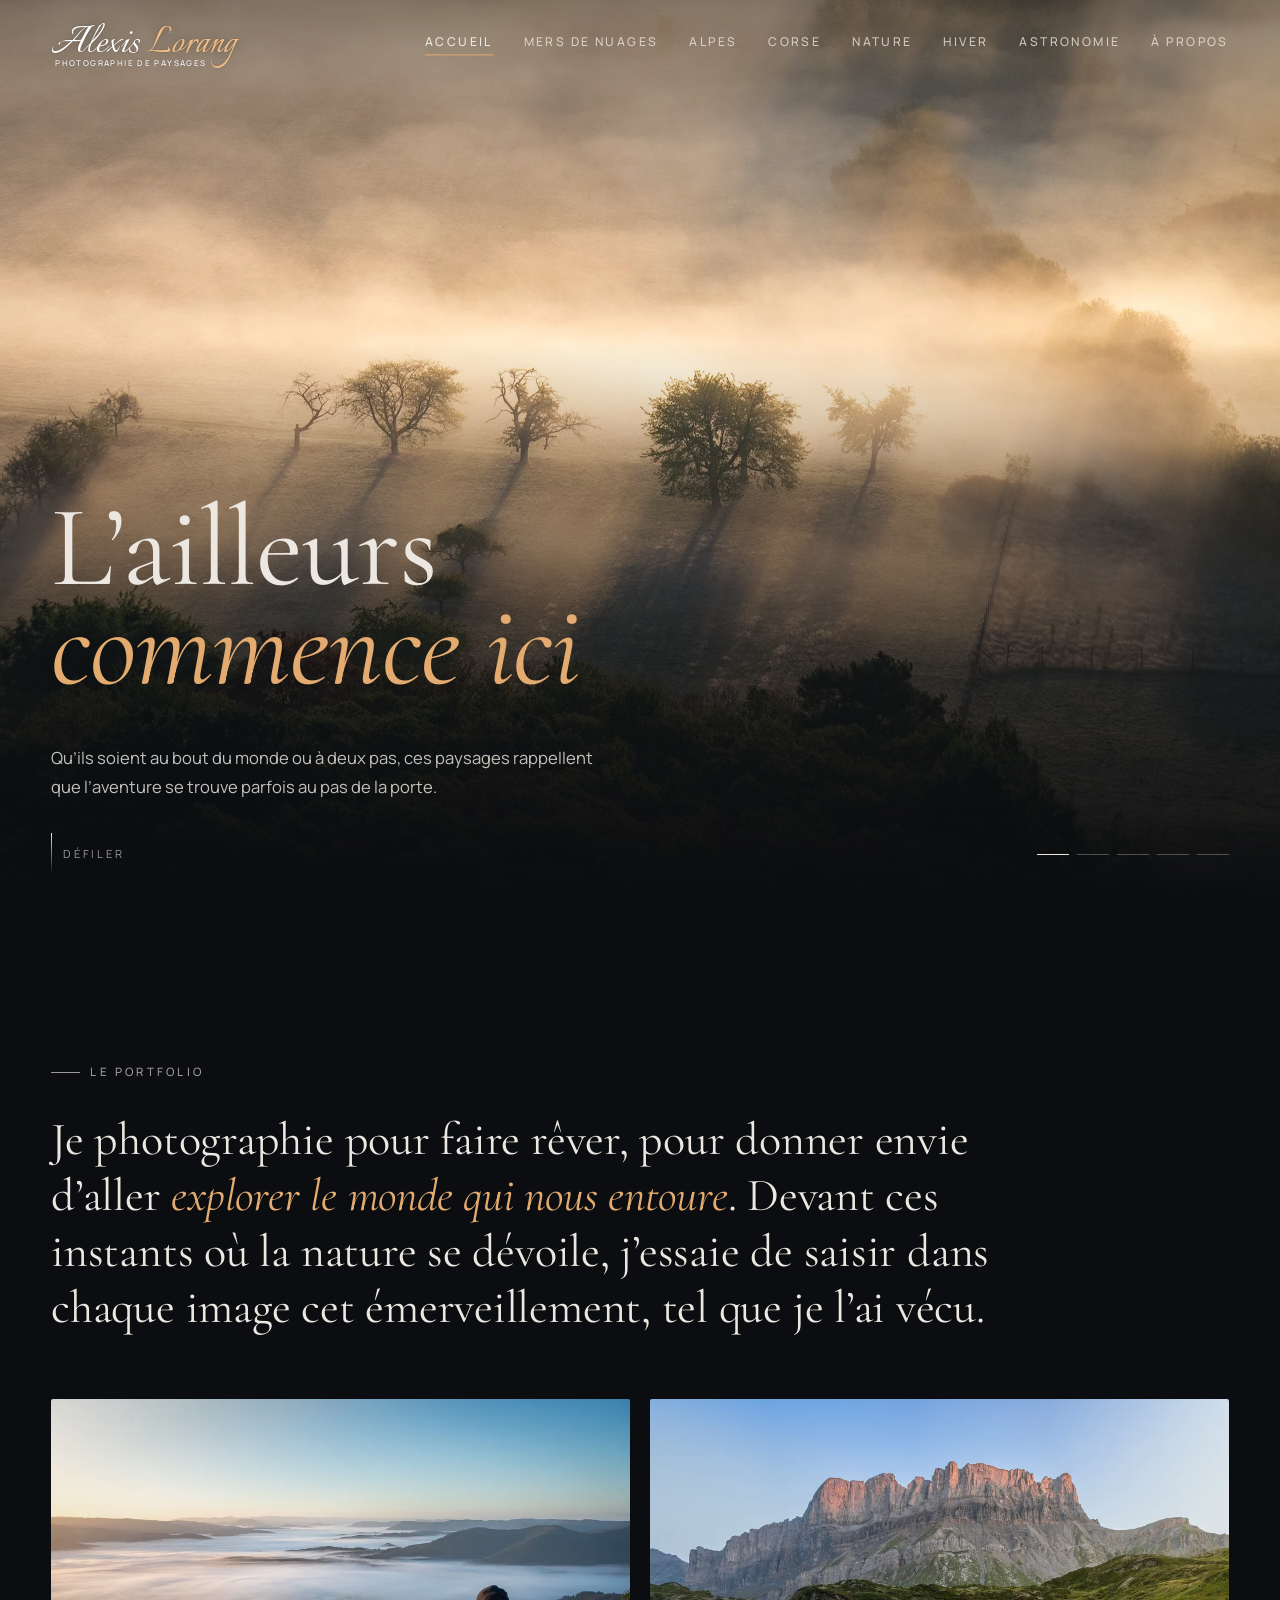
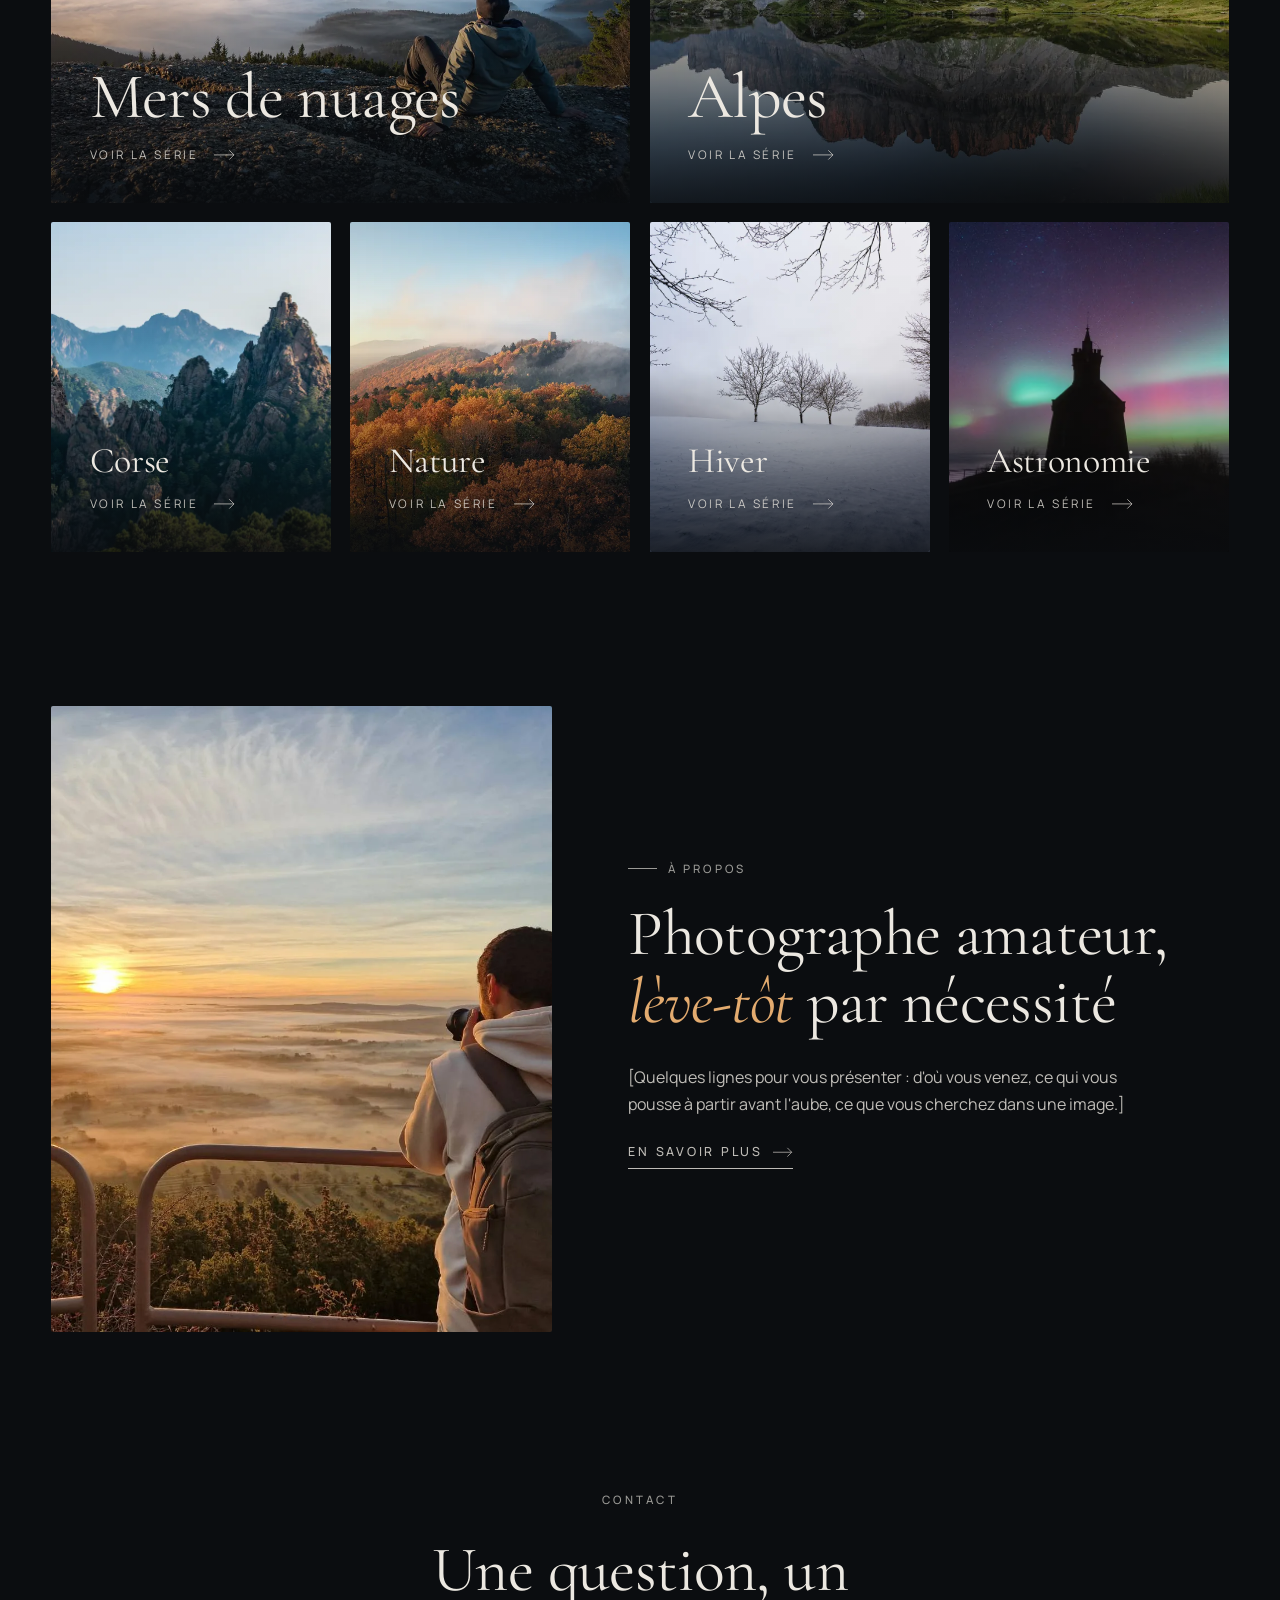
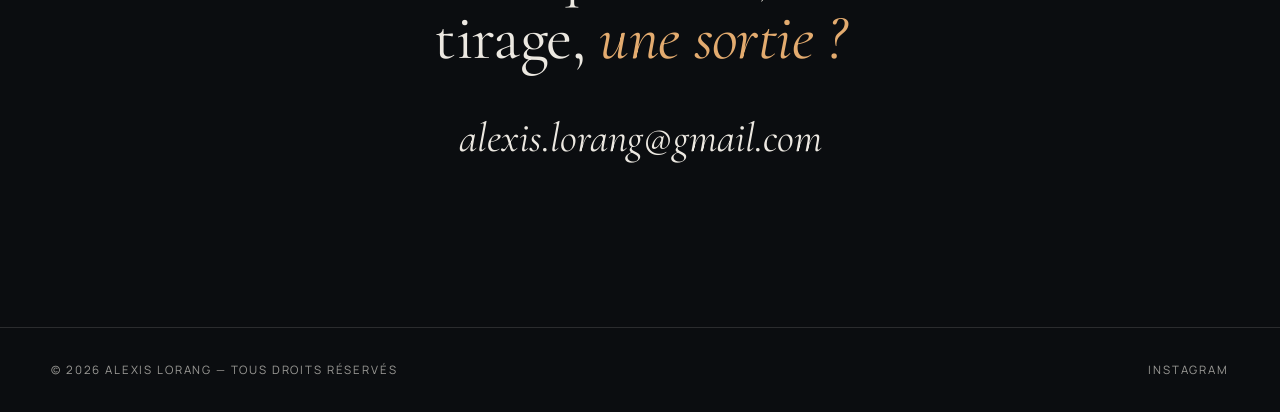
==== commit 219265a8: "Accueil : arbres dans la brume en ouverture du carrousel, photo Corse du carrousel et cadrages - b1 " ====
--- a/index.html
+++ b/index.html
@@ -14,7 +14,7 @@
   <link rel="preconnect" href="https://fonts.googleapis.com">
   <link rel="preconnect" href="https://fonts.gstatic.com" crossorigin>
   <link href="https://fonts.googleapis.com/css2?family=Cormorant+Garamond:ital,wght@0,400;0,500;1,400&family=Manrope:wght@400;500&family=Italianno&display=swap" rel="stylesheet">
-  <link rel="preload" as="image" href="assets/photos/mers-de-nuages/c4.webp">
+  <link rel="preload" as="image" href="assets/photos/mers-de-nuages/b1.webp">
   <link rel="stylesheet" href="assets/css/style.css">
   <!-- blocking="render" : le cadrage et la mise en page sont appliqués avant le premier affichage
        (sinon la transition entre pages montre la photo de couverture mal placée puis la recale) -->
@@ -43,9 +43,9 @@
     <!-- Bandeau : pour changer les images du diaporama, modifier les <img> ci-dessous -->
     <section class="hero">
       <div class="hero__fond" aria-hidden="true">
-        <div class="hero__vue est-active"><img src="assets/photos/mers-de-nuages/c4.webp" alt=""></div>
+        <div class="hero__vue est-active"><img src="assets/photos/mers-de-nuages/b1.webp" alt=""></div>
         <div class="hero__vue"><img src="assets/photos/alpes/aiguilles-rouges/dsc3370-panorama-modifier.webp" alt="" loading="lazy"></div>
-        <div class="hero__vue"><img src="assets/photos/corse/dsc0845.webp" alt="" loading="lazy"></div>
+        <div class="hero__vue"><img src="assets/photos/corse/dsc0862.webp" alt="" loading="lazy"></div>
         <div class="hero__vue"><img src="assets/photos/nature/dsc0860.webp" alt="" loading="lazy"></div>
         <div class="hero__vue"><img src="assets/photos/astronomie/aurores-boreales/dsc6230-modifier-modifier-modifier.webp" alt="" loading="lazy"></div>
       </div>
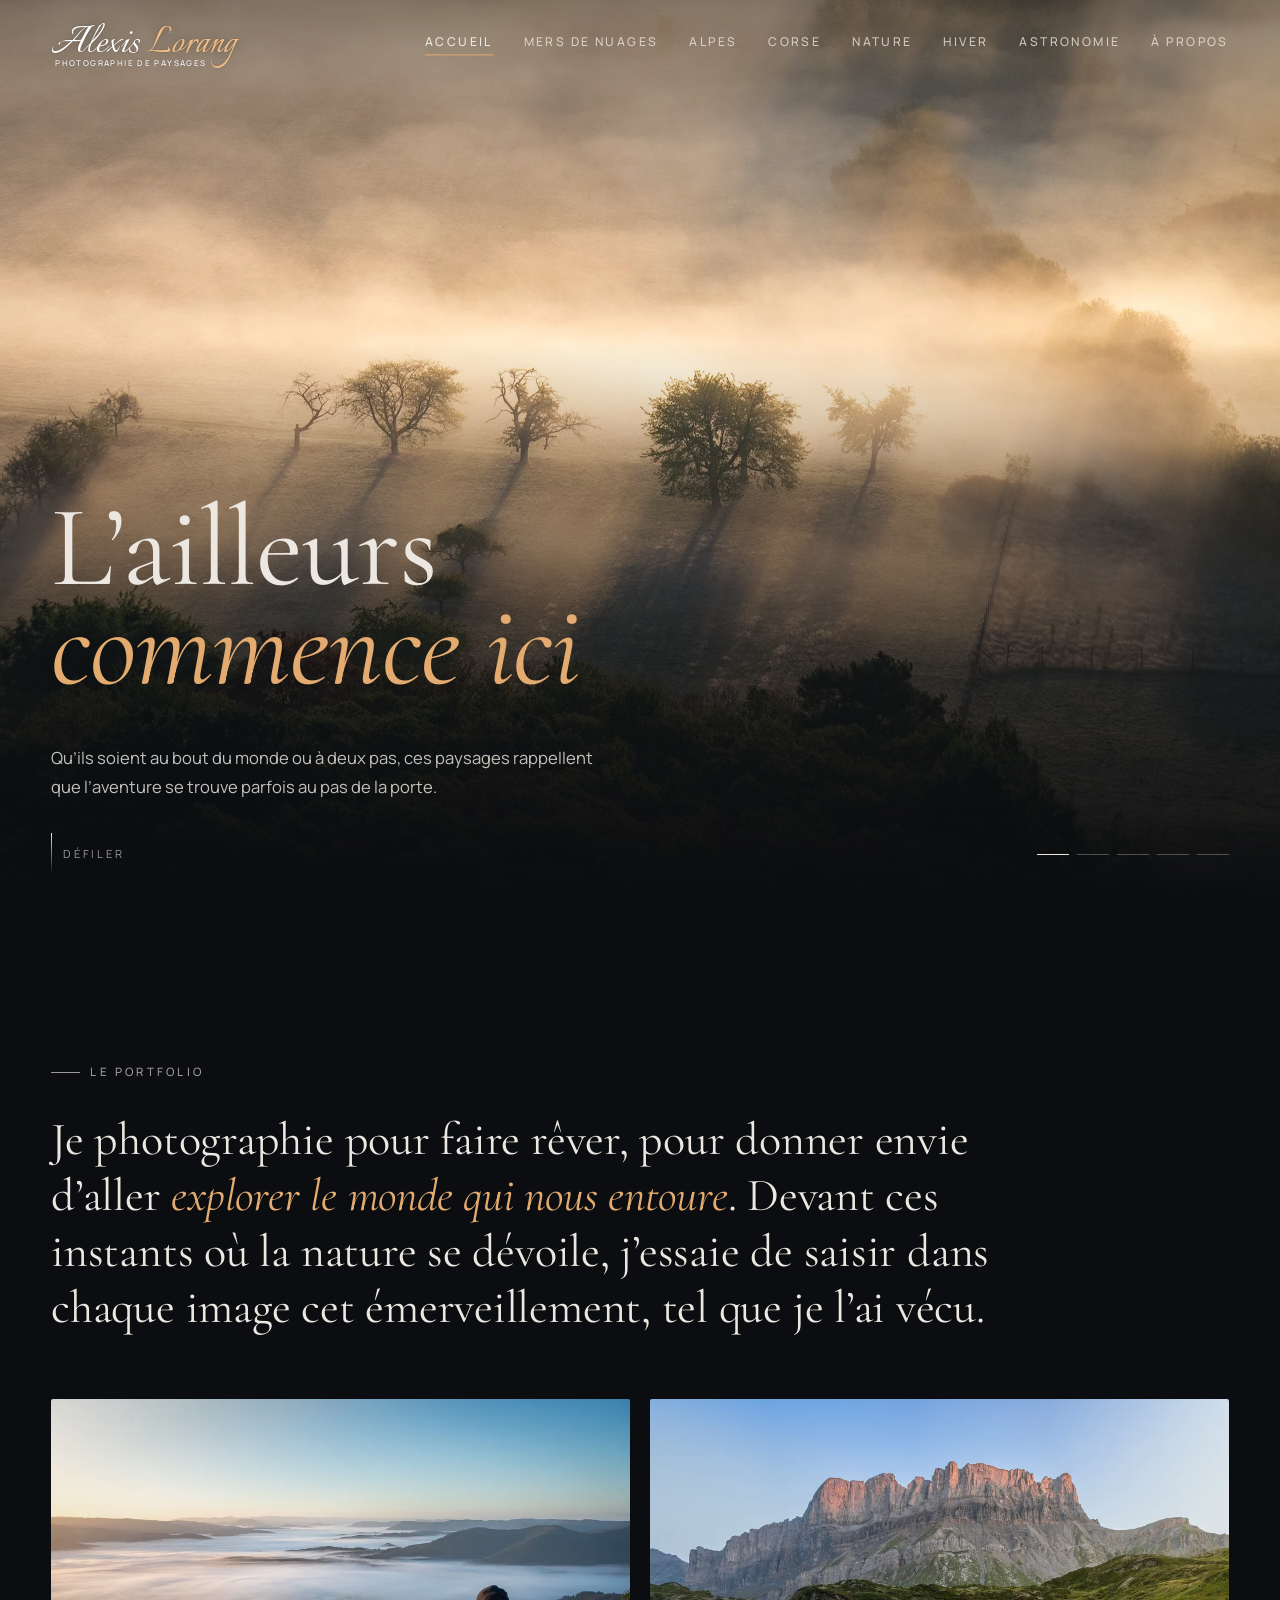
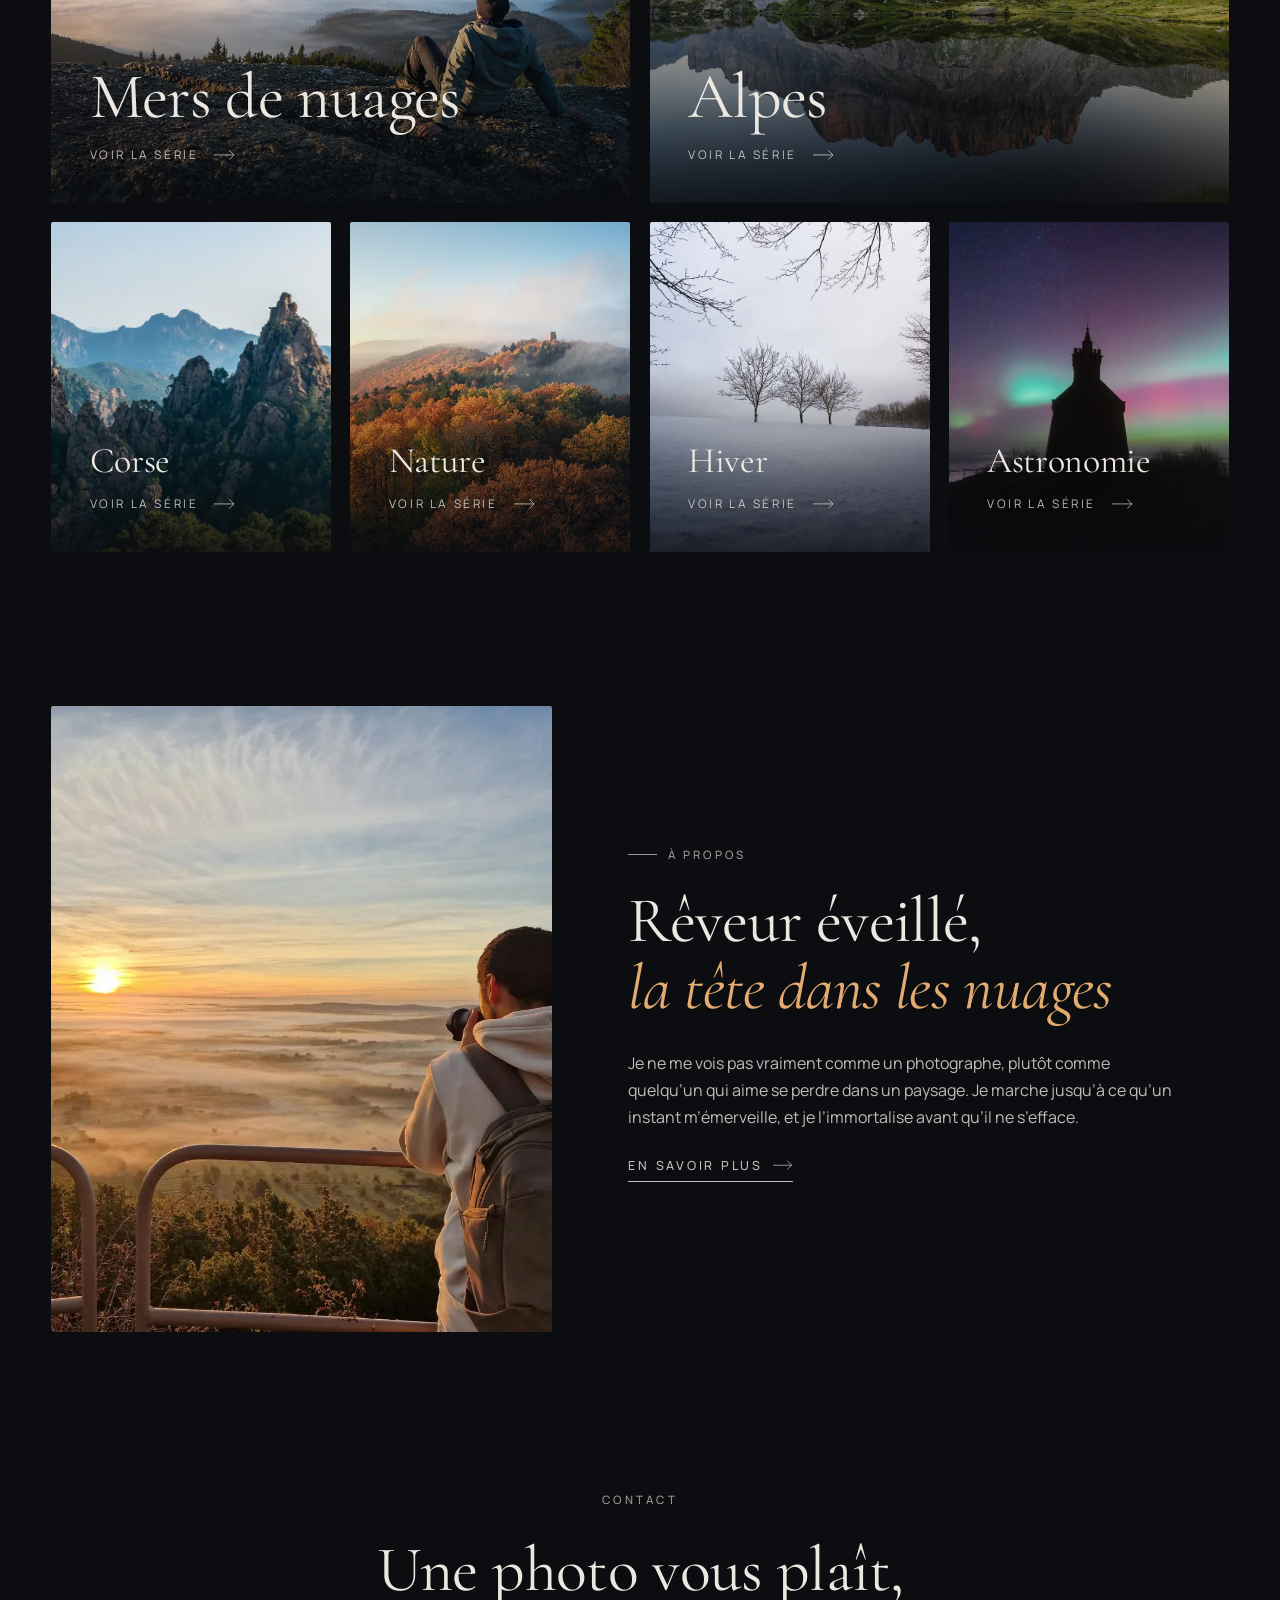
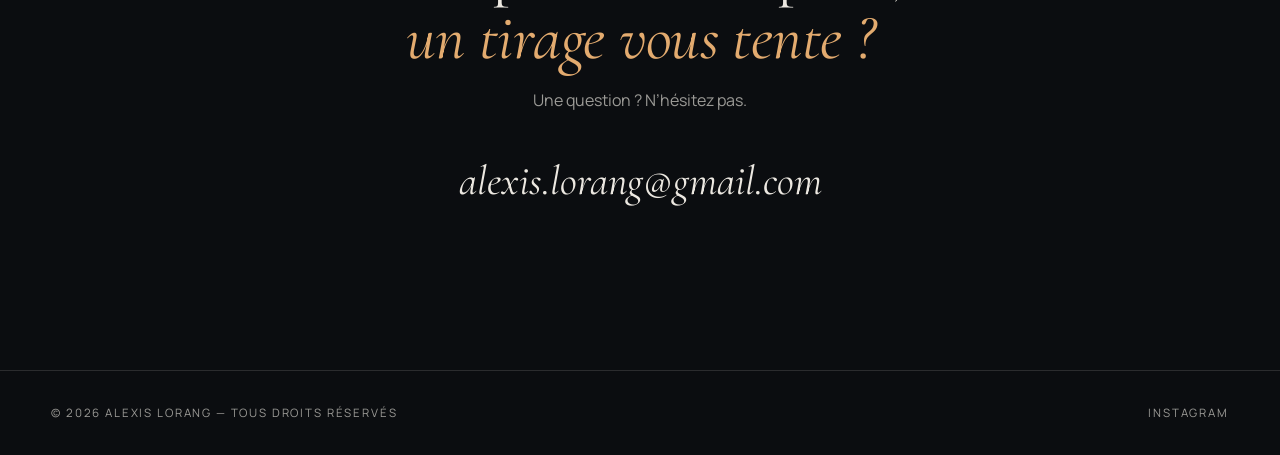
==== commit ec078c4b: "Accueil : nouvelles sections À propos (rêveur) et Contact (tirages, questions) Co-Authored-By: Claud" ====
--- a/index.html
+++ b/index.html
@@ -125,9 +125,9 @@
         </div>
         <div class="texte">
           <span class="surtitre apparait">À propos</span>
-          <h2 class="apparait">Photographe amateur, <em style="white-space:nowrap">lève-tôt</em> par nécessité</h2>
+          <h2 class="apparait">Rêveur éveillé, <em>la&nbsp;tête dans les nuages</em></h2>
           <!-- À MODIFIER : courte présentation -->
-          <p class="apparait">[Quelques lignes pour vous présenter : d'où vous venez, ce qui vous pousse à partir avant l'aube, ce que vous cherchez dans une image.]</p>
+          <p class="apparait">Je ne me vois pas vraiment comme un photographe, plutôt comme quelqu’un qui aime se perdre dans un paysage. Je marche jusqu’à ce qu’un instant m’émerveille, et je l’immortalise avant qu’il ne s’efface.</p>
           <p class="apparait"><a class="lien" href="a-propos.html">En savoir plus
             <svg viewBox="0 0 32 16" fill="none" stroke="currentColor" stroke-width="1.2" aria-hidden="true"><path d="M0 8h30M23 1l7 7-7 7"/></svg></a></p>
         </div>
@@ -137,7 +137,8 @@
     <section class="section section--serree contact">
       <div class="conteneur">
         <span class="surtitre apparait">Contact</span>
-        <h2 class="apparait">Une question, un tirage, <em>une sortie&nbsp;?</em></h2>
+        <h2 class="apparait">Une photo vous plaît, <em>un tirage vous tente&nbsp;?</em></h2>
+        <p class="contact__note apparait">Une question&nbsp;? N’hésitez pas.</p>
         <a class="contact__mail apparait" href="mailto:alexis.lorang@gmail.com">alexis.lorang@gmail.com</a></div>
     </section>
   </main>
--- a/assets/css/style.css
+++ b/assets/css/style.css
@@ -730,6 +730,8 @@
 .contact { text-align: center; }
 .contact h2 { margin: 1.5rem auto 2rem; max-width: 12em; }
 .contact .surtitre::before { display: none; }
+.contact h2:has(+ .contact__note) { margin-bottom: 1rem; }
+.contact__note { margin: 0 auto 2rem; color: var(--discret); font-size: 1rem; }
 .contact__mail {
   font-family: var(--serif); font-size: clamp(1.5rem, 3.4vw, 2.6rem); font-style: italic;
   background: linear-gradient(var(--accent), var(--accent)) left bottom / 0 1px no-repeat;
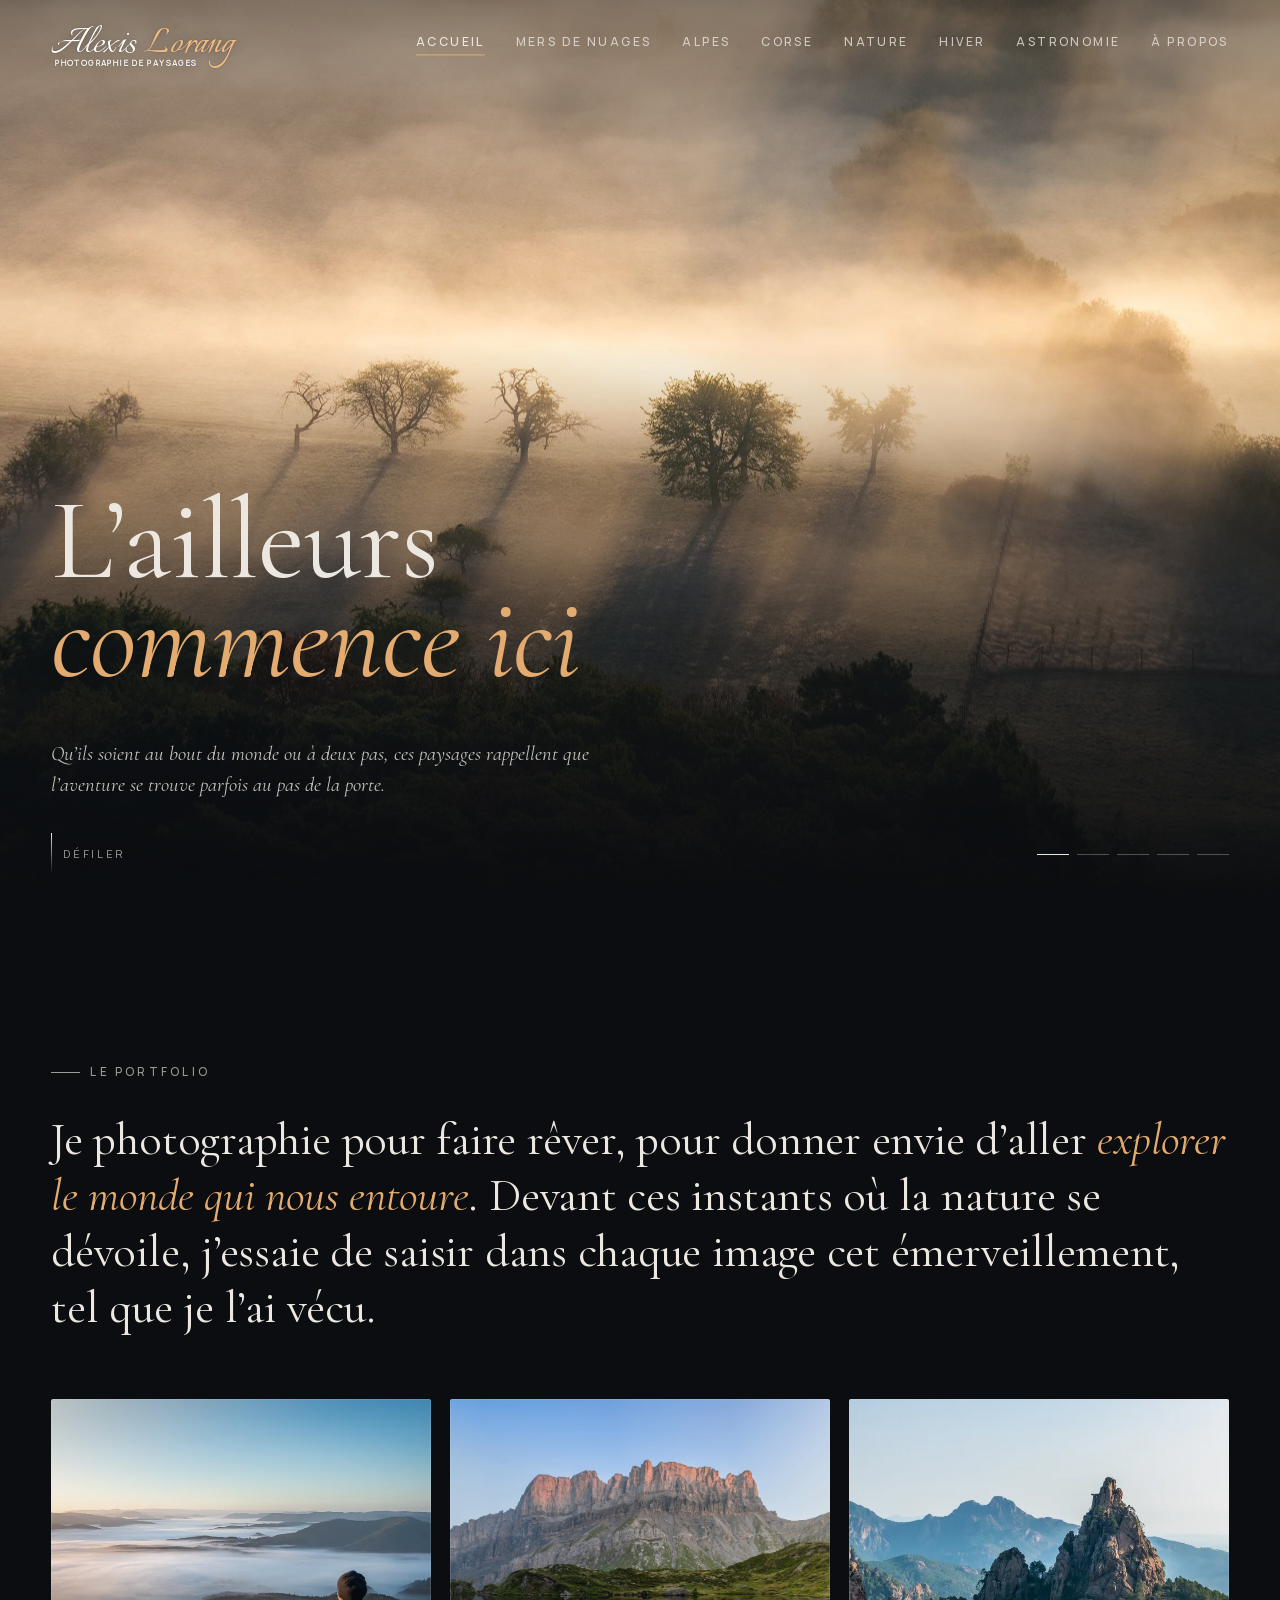
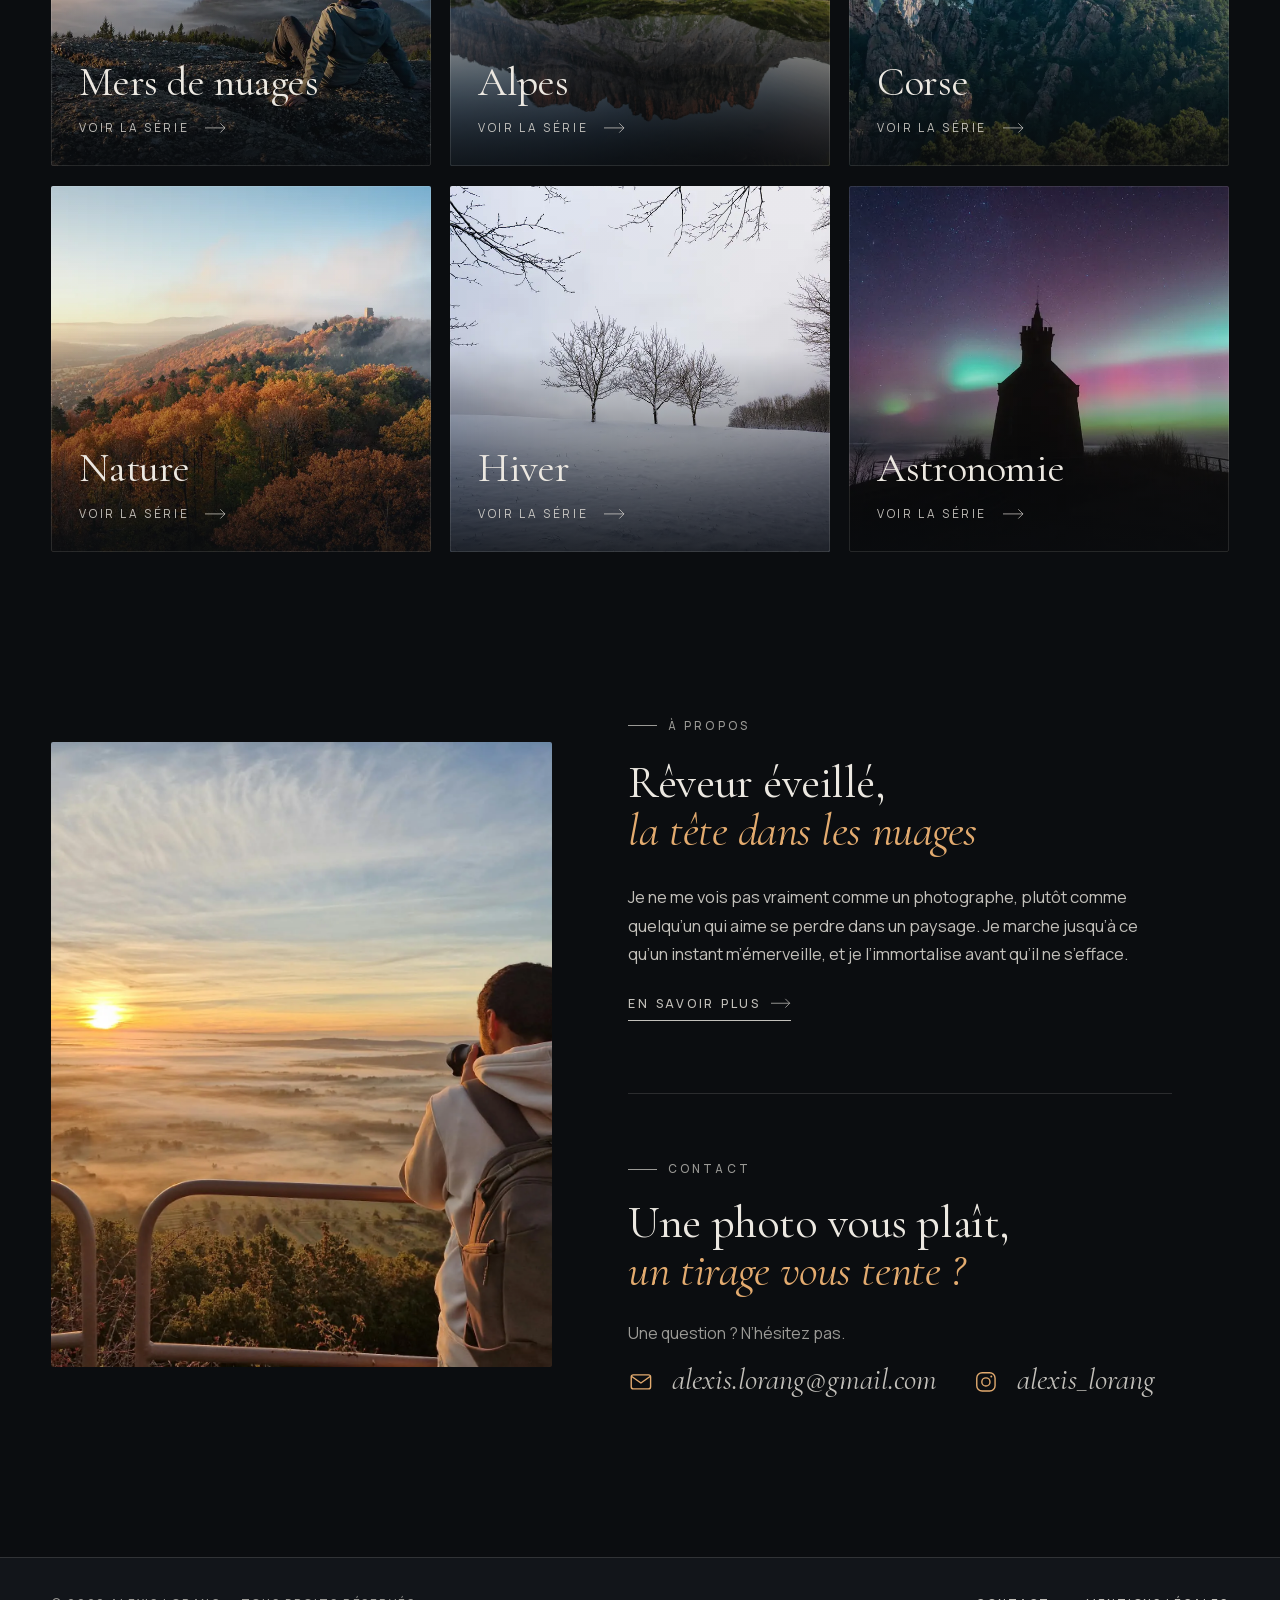
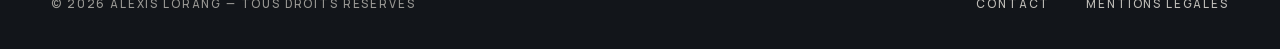
==== commit e6e65b02: "Mers de nuages en 3 sous-séries, « Autres séries », contact, mentions légales et finitions - Mers de" ====
--- a/index.html
+++ b/index.html
@@ -11,10 +11,8 @@
   <meta property="og:title" content="Alexis Lorang — Photographie de paysages">
   <meta property="og:description" content="Sommets des Alpes et mers de nuages.">
   <meta property="og:image" content="assets/photos/mers-de-nuages/c2.webp">
-  <link rel="preconnect" href="https://fonts.googleapis.com">
-  <link rel="preconnect" href="https://fonts.gstatic.com" crossorigin>
-  <link href="https://fonts.googleapis.com/css2?family=Cormorant+Garamond:ital,wght@0,400;0,500;1,400&family=Manrope:wght@400;500&family=Italianno&display=swap" rel="stylesheet">
-  <link rel="preload" as="image" href="assets/photos/mers-de-nuages/b1.webp">
+  <link rel="stylesheet" href="assets/css/polices.css">
+  <link rel="preload" as="image" href="assets/photos/mers-de-nuages/maree-basse/b1.webp">
   <link rel="stylesheet" href="assets/css/style.css">
   <!-- blocking="render" : le cadrage et la mise en page sont appliqués avant le premier affichage
        (sinon la transition entre pages montre la photo de couverture mal placée puis la recale) -->
@@ -43,7 +41,7 @@
     <!-- Bandeau : pour changer les images du diaporama, modifier les <img> ci-dessous -->
     <section class="hero">
       <div class="hero__fond" aria-hidden="true">
-        <div class="hero__vue est-active"><img src="assets/photos/mers-de-nuages/b1.webp" alt=""></div>
+        <div class="hero__vue est-active"><img src="assets/photos/mers-de-nuages/maree-basse/b1.webp" alt=""></div>
         <div class="hero__vue"><img src="assets/photos/alpes/aiguilles-rouges/dsc3370-panorama-modifier.webp" alt="" loading="lazy"></div>
         <div class="hero__vue"><img src="assets/photos/corse/dsc0862.webp" alt="" loading="lazy"></div>
         <div class="hero__vue"><img src="assets/photos/nature/dsc0860.webp" alt="" loading="lazy"></div>
@@ -73,42 +71,42 @@
 
         <div class="series"><!-- series:debut -->
           <a class="serie" href="mers-de-nuages.html" style="--delai:0.00s">
-            <img src="assets/photos/mers-de-nuages/dsc4957.webp" srcset="assets/photos/mers-de-nuages/dsc4957-s.webp 1000w, assets/photos/mers-de-nuages/dsc4957.webp 2560w" sizes="(max-width: 760px) 100vw, 50vw" alt="" loading="lazy">
+            <img src="assets/photos/mers-de-nuages/dsc4957.webp" srcset="assets/photos/mers-de-nuages/dsc4957-s.webp 1000w, assets/photos/mers-de-nuages/dsc4957.webp 2560w" sizes="(max-width: 760px) 100vw, 34vw" alt="" loading="lazy">
             <div>
               <h3>Mers de nuages</h3>
               <div class="serie__meta">Voir la série <svg viewBox="0 0 32 16" fill="none" stroke="currentColor" stroke-width="1.2" aria-hidden="true"><path d="M0 8h30M23 1l7 7-7 7"/></svg></div>
             </div>
           </a>
           <a class="serie" href="alpes.html" style="--delai:0.12s">
-            <img src="assets/photos/alpes/aiguilles-rouges/dsc3370-panorama-modifier.webp" srcset="assets/photos/alpes/aiguilles-rouges/dsc3370-panorama-modifier-s.webp 1000w, assets/photos/alpes/aiguilles-rouges/dsc3370-panorama-modifier.webp 2560w" sizes="(max-width: 760px) 100vw, 50vw" alt="" loading="lazy">
+            <img src="assets/photos/alpes/aiguilles-rouges/dsc3370-panorama-modifier.webp" srcset="assets/photos/alpes/aiguilles-rouges/dsc3370-panorama-modifier-s.webp 1000w, assets/photos/alpes/aiguilles-rouges/dsc3370-panorama-modifier.webp 2560w" sizes="(max-width: 760px) 100vw, 34vw" alt="" loading="lazy">
             <div>
               <h3>Alpes</h3>
               <div class="serie__meta">Voir la série <svg viewBox="0 0 32 16" fill="none" stroke="currentColor" stroke-width="1.2" aria-hidden="true"><path d="M0 8h30M23 1l7 7-7 7"/></svg></div>
             </div>
           </a>
           <a class="serie" href="corse.html" style="--delai:0.24s">
-            <img src="assets/photos/corse/dsc0862.webp" srcset="assets/photos/corse/dsc0862-s.webp 1000w, assets/photos/corse/dsc0862.webp 2560w" sizes="(max-width: 760px) 100vw, 25vw" alt="" loading="lazy">
+            <img src="assets/photos/corse/dsc0862.webp" srcset="assets/photos/corse/dsc0862-s.webp 1000w, assets/photos/corse/dsc0862.webp 2560w" sizes="(max-width: 760px) 100vw, 34vw" alt="" loading="lazy">
             <div>
               <h3>Corse</h3>
               <div class="serie__meta">Voir la série <svg viewBox="0 0 32 16" fill="none" stroke="currentColor" stroke-width="1.2" aria-hidden="true"><path d="M0 8h30M23 1l7 7-7 7"/></svg></div>
             </div>
           </a>
           <a class="serie" href="nature.html" style="--delai:0.00s">
-            <img src="assets/photos/nature/dsc0860.webp" srcset="assets/photos/nature/dsc0860-s.webp 1000w, assets/photos/nature/dsc0860.webp 2560w" sizes="(max-width: 760px) 100vw, 25vw" alt="" loading="lazy">
+            <img src="assets/photos/nature/dsc0860.webp" srcset="assets/photos/nature/dsc0860-s.webp 1000w, assets/photos/nature/dsc0860.webp 2560w" sizes="(max-width: 760px) 100vw, 34vw" alt="" loading="lazy">
             <div>
               <h3>Nature</h3>
               <div class="serie__meta">Voir la série <svg viewBox="0 0 32 16" fill="none" stroke="currentColor" stroke-width="1.2" aria-hidden="true"><path d="M0 8h30M23 1l7 7-7 7"/></svg></div>
             </div>
           </a>
           <a class="serie" href="hiver.html" style="--delai:0.12s">
-            <img src="assets/photos/hiver/dsc6053-modifier.webp" srcset="assets/photos/hiver/dsc6053-modifier-s.webp 738w, assets/photos/hiver/dsc6053-modifier.webp 1889w" sizes="(max-width: 760px) 100vw, 25vw" alt="" loading="lazy">
+            <img src="assets/photos/hiver/dsc6053-modifier.webp" srcset="assets/photos/hiver/dsc6053-modifier-s.webp 738w, assets/photos/hiver/dsc6053-modifier.webp 1889w" sizes="(max-width: 760px) 100vw, 34vw" alt="" loading="lazy">
             <div>
               <h3>Hiver</h3>
               <div class="serie__meta">Voir la série <svg viewBox="0 0 32 16" fill="none" stroke="currentColor" stroke-width="1.2" aria-hidden="true"><path d="M0 8h30M23 1l7 7-7 7"/></svg></div>
             </div>
           </a>
           <a class="serie" href="astronomie.html" style="--delai:0.24s">
-            <img src="assets/photos/astronomie/aurores-boreales/dsc6161-modifier.webp" srcset="assets/photos/astronomie/aurores-boreales/dsc6161-modifier-s.webp 1000w, assets/photos/astronomie/aurores-boreales/dsc6161-modifier.webp 2560w" sizes="(max-width: 760px) 100vw, 25vw" alt="" loading="lazy">
+            <img src="assets/photos/astronomie/aurores-boreales/dsc6161-modifier.webp" srcset="assets/photos/astronomie/aurores-boreales/dsc6161-modifier-s.webp 1000w, assets/photos/astronomie/aurores-boreales/dsc6161-modifier.webp 2560w" sizes="(max-width: 760px) 100vw, 34vw" alt="" loading="lazy">
             <div>
               <h3>Astronomie</h3>
               <div class="serie__meta">Voir la série <svg viewBox="0 0 32 16" fill="none" stroke="currentColor" stroke-width="1.2" aria-hidden="true"><path d="M0 8h30M23 1l7 7-7 7"/></svg></div>
@@ -121,7 +119,7 @@
     <section class="section section--serree">
       <div class="conteneur deux-colonnes">
         <div class="cadre cadre--portrait devoile">
-          <img src="assets/img/a-propos.webp" alt="Le photographe de dos, appareil à l’œil, face au soleil levant sur une plaine noyée de brume" width="1500" height="1125" style="object-position: 70% 50%" loading="lazy">
+          <img src="assets/img/a-propos.webp" alt="Le photographe de dos, appareil à l’œil, face au soleil levant sur une plaine noyée de brume" width="2048" height="1536" style="object-position: 70% 50%" loading="lazy">
         </div>
         <div class="texte">
           <span class="surtitre apparait">À propos</span>
@@ -130,22 +128,32 @@
           <p class="apparait">Je ne me vois pas vraiment comme un photographe, plutôt comme quelqu’un qui aime se perdre dans un paysage. Je marche jusqu’à ce qu’un instant m’émerveille, et je l’immortalise avant qu’il ne s’efface.</p>
           <p class="apparait"><a class="lien" href="a-propos.html">En savoir plus
             <svg viewBox="0 0 32 16" fill="none" stroke="currentColor" stroke-width="1.2" aria-hidden="true"><path d="M0 8h30M23 1l7 7-7 7"/></svg></a></p>
+          <!-- Contact : dans la colonne de droite, sous la présentation -->
+          <div class="contact contact--colonne">
+            <span class="surtitre apparait">Contact</span>
+            <h2 class="apparait">Une photo vous plaît, <em>un tirage vous tente&nbsp;?</em></h2>
+            <p class="contact__note apparait">Une question&nbsp;? N’hésitez pas.</p>
+            <!-- Mail et Instagram au même niveau : icône épurée + identifiant -->
+            <ul class="contact__liens apparait">
+              <li><a class="contact__lien" href="mailto:alexis.lorang@gmail.com">
+                <svg viewBox="0 0 24 24" aria-hidden="true"><rect x="3" y="5.5" width="18" height="13" rx="2"/><path d="m3.5 7 8.5 6 8.5-6"/></svg>
+                <span>alexis.lorang@gmail.com</span></a></li>
+              <li><a class="contact__lien" href="https://www.instagram.com/alexis_lorang/" target="_blank" rel="noopener" aria-label="Instagram : alexis_lorang">
+                <svg viewBox="0 0 24 24" aria-hidden="true"><rect x="3.5" y="3.5" width="17" height="17" rx="5"/><circle cx="12" cy="12" r="3.8"/><circle class="plein" cx="17" cy="7" r="0.9"/></svg>
+                <span>alexis_lorang</span></a></li>
+            </ul>
+          </div>
         </div>
       </div>
-    </section>
-
-    <section class="section section--serree contact">
-      <div class="conteneur">
-        <span class="surtitre apparait">Contact</span>
-        <h2 class="apparait">Une photo vous plaît, <em>un tirage vous tente&nbsp;?</em></h2>
-        <p class="contact__note apparait">Une question&nbsp;? N’hésitez pas.</p>
-        <a class="contact__mail apparait" href="mailto:alexis.lorang@gmail.com">alexis.lorang@gmail.com</a></div>
     </section>
   </main>
 
   <footer class="pied">
-    <span>© <span data-annee>2026</span> Alexis Lorang — Tous droits réservés</span>
-    <a href="https://www.instagram.com/alexis_lorang/" target="_blank" rel="noopener">Instagram</a>
+    <p class="pied__copy">© <span data-annee>2026</span> Alexis Lorang <span class="pied__droits">— Tous droits réservés</span></p>
+    <nav class="pied__liens" aria-label="Liens utiles">
+      <a href="a-propos.html#contact">Contact</a>
+      <a href="mentions-legales.html">Mentions légales</a>
+    </nav>
   </footer>
 
 </body>
--- a/assets/css/polices.css
+++ b/assets/css/polices.css
@@ -0,0 +1,122 @@
+/* Polices hébergées sur le site (au lieu de Google Fonts) : aucune requête vers un service tiers.
+   Cormorant Garamond, Manrope et Italianno — licence SIL Open Font License. */
+
+/* latin-ext */
+@font-face {
+  font-family: 'Cormorant Garamond';
+  font-style: italic;
+  font-weight: 400;
+  font-display: swap;
+  src: url(../fonts/cormorant-garamond-400-italique-latin-ext.woff2) format('woff2');
+  unicode-range: U+0100-02BA, U+02BD-02C5, U+02C7-02CC, U+02CE-02D7, U+02DD-02FF, U+0304, U+0308, U+0329, U+1D00-1DBF, U+1E00-1E9F, U+1EF2-1EFF, U+2020, U+20A0-20AB, U+20AD-20C4, U+2113, U+2C60-2C7F, U+A720-A7FF;
+}
+
+/* latin */
+@font-face {
+  font-family: 'Cormorant Garamond';
+  font-style: italic;
+  font-weight: 400;
+  font-display: swap;
+  src: url(../fonts/cormorant-garamond-400-italique-latin.woff2) format('woff2');
+  unicode-range: U+0000-00FF, U+0131, U+0152-0153, U+02BB-02BC, U+02C6, U+02DA, U+02DC, U+0304, U+0308, U+0329, U+2000-206F, U+20AC, U+2122, U+2191, U+2193, U+2212, U+2215, U+FEFF, U+FFFD;
+}
+
+/* latin-ext */
+@font-face {
+  font-family: 'Cormorant Garamond';
+  font-style: normal;
+  font-weight: 400;
+  font-display: swap;
+  src: url(../fonts/cormorant-garamond-400-latin-ext.woff2) format('woff2');
+  unicode-range: U+0100-02BA, U+02BD-02C5, U+02C7-02CC, U+02CE-02D7, U+02DD-02FF, U+0304, U+0308, U+0329, U+1D00-1DBF, U+1E00-1E9F, U+1EF2-1EFF, U+2020, U+20A0-20AB, U+20AD-20C4, U+2113, U+2C60-2C7F, U+A720-A7FF;
+}
+
+/* latin */
+@font-face {
+  font-family: 'Cormorant Garamond';
+  font-style: normal;
+  font-weight: 400;
+  font-display: swap;
+  src: url(../fonts/cormorant-garamond-400-latin.woff2) format('woff2');
+  unicode-range: U+0000-00FF, U+0131, U+0152-0153, U+02BB-02BC, U+02C6, U+02DA, U+02DC, U+0304, U+0308, U+0329, U+2000-206F, U+20AC, U+2122, U+2191, U+2193, U+2212, U+2215, U+FEFF, U+FFFD;
+}
+
+/* latin-ext */
+@font-face {
+  font-family: 'Cormorant Garamond';
+  font-style: normal;
+  font-weight: 500;
+  font-display: swap;
+  src: url(../fonts/cormorant-garamond-400-latin-ext.woff2) format('woff2');
+  unicode-range: U+0100-02BA, U+02BD-02C5, U+02C7-02CC, U+02CE-02D7, U+02DD-02FF, U+0304, U+0308, U+0329, U+1D00-1DBF, U+1E00-1E9F, U+1EF2-1EFF, U+2020, U+20A0-20AB, U+20AD-20C4, U+2113, U+2C60-2C7F, U+A720-A7FF;
+}
+
+/* latin */
+@font-face {
+  font-family: 'Cormorant Garamond';
+  font-style: normal;
+  font-weight: 500;
+  font-display: swap;
+  src: url(../fonts/cormorant-garamond-400-latin.woff2) format('woff2');
+  unicode-range: U+0000-00FF, U+0131, U+0152-0153, U+02BB-02BC, U+02C6, U+02DA, U+02DC, U+0304, U+0308, U+0329, U+2000-206F, U+20AC, U+2122, U+2191, U+2193, U+2212, U+2215, U+FEFF, U+FFFD;
+}
+
+/* latin-ext */
+@font-face {
+  font-family: 'Italianno';
+  font-style: normal;
+  font-weight: 400;
+  font-display: swap;
+  src: url(../fonts/italianno-400-latin-ext.woff2) format('woff2');
+  unicode-range: U+0100-02BA, U+02BD-02C5, U+02C7-02CC, U+02CE-02D7, U+02DD-02FF, U+0304, U+0308, U+0329, U+1D00-1DBF, U+1E00-1E9F, U+1EF2-1EFF, U+2020, U+20A0-20AB, U+20AD-20C4, U+2113, U+2C60-2C7F, U+A720-A7FF;
+}
+
+/* latin */
+@font-face {
+  font-family: 'Italianno';
+  font-style: normal;
+  font-weight: 400;
+  font-display: swap;
+  src: url(../fonts/italianno-400-latin.woff2) format('woff2');
+  unicode-range: U+0000-00FF, U+0131, U+0152-0153, U+02BB-02BC, U+02C6, U+02DA, U+02DC, U+0304, U+0308, U+0329, U+2000-206F, U+20AC, U+2122, U+2191, U+2193, U+2212, U+2215, U+FEFF, U+FFFD;
+}
+
+/* latin-ext */
+@font-face {
+  font-family: 'Manrope';
+  font-style: normal;
+  font-weight: 400;
+  font-display: swap;
+  src: url(../fonts/manrope-400-latin-ext.woff2) format('woff2');
+  unicode-range: U+0100-02BA, U+02BD-02C5, U+02C7-02CC, U+02CE-02D7, U+02DD-02FF, U+0304, U+0308, U+0329, U+1D00-1DBF, U+1E00-1E9F, U+1EF2-1EFF, U+2020, U+20A0-20AB, U+20AD-20C4, U+2113, U+2C60-2C7F, U+A720-A7FF;
+}
+
+/* latin */
+@font-face {
+  font-family: 'Manrope';
+  font-style: normal;
+  font-weight: 400;
+  font-display: swap;
+  src: url(../fonts/manrope-400-latin.woff2) format('woff2');
+  unicode-range: U+0000-00FF, U+0131, U+0152-0153, U+02BB-02BC, U+02C6, U+02DA, U+02DC, U+0304, U+0308, U+0329, U+2000-206F, U+20AC, U+2122, U+2191, U+2193, U+2212, U+2215, U+FEFF, U+FFFD;
+}
+
+/* latin-ext */
+@font-face {
+  font-family: 'Manrope';
+  font-style: normal;
+  font-weight: 500;
+  font-display: swap;
+  src: url(../fonts/manrope-400-latin-ext.woff2) format('woff2');
+  unicode-range: U+0100-02BA, U+02BD-02C5, U+02C7-02CC, U+02CE-02D7, U+02DD-02FF, U+0304, U+0308, U+0329, U+1D00-1DBF, U+1E00-1E9F, U+1EF2-1EFF, U+2020, U+20A0-20AB, U+20AD-20C4, U+2113, U+2C60-2C7F, U+A720-A7FF;
+}
+
+/* latin */
+@font-face {
+  font-family: 'Manrope';
+  font-style: normal;
+  font-weight: 500;
+  font-display: swap;
+  src: url(../fonts/manrope-400-latin.woff2) format('woff2');
+  unicode-range: U+0000-00FF, U+0131, U+0152-0153, U+02BB-02BC, U+02C6, U+02DA, U+02DC, U+0304, U+0308, U+0329, U+2000-206F, U+20AC, U+2122, U+2191, U+2193, U+2212, U+2215, U+FEFF, U+FFFD;
+}
--- a/assets/css/style.css
+++ b/assets/css/style.css
@@ -17,6 +17,12 @@
   --marge: clamp(1.25rem, 4vw, 4rem);
   --doux: cubic-bezier(0.22, 1, 0.36, 1);
   --rangee: 320px; /* hauteur cible d'une rangée de la grille */
+
+  /* Typographie : titres en Cormorant ; sous-titres (phrase courte sous un grand titre : bandeaux,
+     sous-catégories) en Cormorant italique ; textes courants en Manrope. */
+  --sous-titre: italic 400 clamp(1.15rem, 1.6vw, 1.35rem) / 1.55 var(--serif);
+  --intro-taille: clamp(1rem, 1.3vw, 1.15rem); /* textes courants d'introduction (présentation) */
+  --intro-couleur: rgba(236, 232, 225, 0.82);
 }
 
 *,
@@ -357,7 +363,7 @@
 .hero__texte .surtitre { color: var(--texte); opacity: 0.85; margin-bottom: 1.6rem; }
 .hero__texte p {
   max-width: 34rem; margin: 3rem 0 0;
-  font-size: clamp(1rem, 1.3vw, 1.15rem); color: rgba(236, 232, 225, 0.82);
+  font: var(--sous-titre); color: var(--intro-couleur);
 }
 
 /* Titre révélé ligne par ligne */
@@ -370,6 +376,11 @@
 .fondu { opacity: 0; animation: fondu 1.4s ease 0.55s forwards; }
 @keyframes fondu { to { opacity: 1; } }
 
+/* Accueil, mobile : sous-titre plus proche du titre, et plus d'air avant « Défiler ». */
+@media (max-width: 760px) {
+  .hero:not(.hero--court) .hero__texte p { margin-top: 1.5rem; }
+  .hero:not(.hero--court) { padding-bottom: calc(clamp(4.5rem, 11vh, 8rem) + 1.25rem); }
+}
 .hero__bas {
   position: absolute; left: var(--marge); right: var(--marge); bottom: 1.6rem;
   display: flex; justify-content: space-between; align-items: center;
@@ -403,12 +414,14 @@
   max-width: 22em; margin: 1.8rem 0 0;
 }
 .manifeste em { color: var(--accent); }
+/* Sur ordinateur, le texte occupe toute la largeur des cartes des séries juste en dessous. */
+@media (min-width: 861px) { .manifeste { max-width: none; } }
 
 .deux-colonnes {
   display: grid; grid-template-columns: minmax(0, 5fr) minmax(0, 6fr);
   gap: clamp(2rem, 6vw, 6rem); align-items: center;
 }
-.deux-colonnes .texte { color: rgba(236, 232, 225, 0.8); max-width: 34rem; }
+.deux-colonnes .texte { color: var(--intro-couleur); font-size: var(--intro-taille); line-height: 1.7; max-width: 34rem; }
 .deux-colonnes h2 { margin: 1.4rem 0 1.8rem; color: var(--texte); }
 @media (max-width: 860px) { .deux-colonnes { grid-template-columns: 1fr; } }
 
@@ -425,28 +438,25 @@
 
 /* ---------- Séries (accueil) ---------- */
 
-/* Deux rangées (les deux premières séries en grand, les suivantes par trois) qui occupent
-   ensemble un écran : hauteur de l'écran moins l'en-tête réduit (--entete-h, mesuré dans main.js,
-   il réapparaît quand on remonte) et 2,5rem de marge en haut et en bas. */
+/* Toutes les séries sur un écran : deux rangées de trois cartes de même taille. Hauteur de
+   l'écran moins l'en-tête réduit (--entete-h, mesuré dans main.js, il réapparaît quand on
+   remonte) et 2,5rem de marge en haut et en bas. */
 .series {
-  display: grid; grid-template-columns: repeat(12, 1fr); grid-template-rows: 11fr 9fr;
+  display: grid; grid-template-columns: repeat(3, 1fr); grid-auto-rows: 1fr;
   gap: clamp(0.75rem, 1.5vw, 1.5rem); margin-top: clamp(2.5rem, 5vw, 4.5rem);
   height: calc(100vh - 5rem - var(--entete-h, 0px));
   height: calc(100svh - 5rem - var(--entete-h, 0px));
   min-height: 34rem;
 }
-/* 2 grandes cartes en haut, puis la ligne du bas se partage entre les séries restantes (3 ou 4). */
-.series .serie { grid-column: span 3; aspect-ratio: auto; height: 100%; max-height: none; }
-.series .serie:nth-child(-n + 2) { grid-column: span 6; }
-.series .serie:nth-child(3):nth-last-child(3) ~ .serie, .series .serie:nth-child(3):nth-last-child(3) { grid-column: span 4; }
-.series .serie:nth-child(n + 3) h3 { font-size: clamp(1.8rem, 2.8vw, 3.4rem); }
-/* Mobile : une colonne de cartes de proportions fixes (16:10, environ 220 pt de haut sur un
+.series .serie { aspect-ratio: auto; height: 100%; max-height: none; padding: clamp(1.25rem, 2.2vw, 2.5rem); }
+.series .serie h3 { font-size: clamp(1.7rem, 3.2vw, 3.6rem); }
+/* Mobile : une colonne de cartes de proportions fixes (16:9, environ 190 pt de haut sur un
    iPhone). Une hauteur calculée sur l'écran donnait des cartes trop basses dans Chrome sur
    iPhone, dont les barres restent affichées et ne laissent qu'environ 650 pt à la page. */
 @media (max-width: 760px) {
-  .series { grid-template-columns: 1fr; grid-template-rows: none; height: auto; min-height: 0; }
+  .series { grid-template-columns: 1fr; grid-auto-rows: auto; height: auto; min-height: 0; }
   .series .serie:nth-child(n) {
-    grid-column: auto; aspect-ratio: 16 / 10; height: auto; min-height: 0;
+    grid-column: auto; aspect-ratio: 16 / 9; height: auto; min-height: 0;
     padding: 1.25rem;
   }
   .series .serie:nth-child(n) h3 { font-size: 2.2rem; }
@@ -458,6 +468,9 @@
   aspect-ratio: 4 / 5; max-height: 86svh; width: 100%;
   padding: clamp(1.5rem, 3vw, 3rem);
   overflow: hidden; border-radius: 2px; isolation: isolate;
+  /* contour très discret : le bas des cartes (dégradé sombre pour le texte) ne se fond plus dans le fond
+     du site, notamment quand la photo est elle-même sombre en bas (Astronomie) */
+  outline: 1px solid rgba(236, 232, 225, 0.12); outline-offset: -1px;
 }
 .serie img {
   position: absolute; inset: 0; z-index: -2; width: 100%; height: 100%; object-fit: cover;
@@ -514,9 +527,8 @@
 }
 .groupe--texte .groupe__titre { margin-bottom: 0.9rem; }
 .groupe__texte {
-  max-width: 58rem; margin: 0 0 clamp(1.5rem, 3vw, 2.5rem);
-  font-family: var(--serif); font-style: italic; font-size: clamp(1.1rem, 1.6vw, 1.3rem); line-height: 1.55;
-  color: rgba(236, 232, 225, 0.78);
+  max-width: none; margin: 0 0 clamp(1.5rem, 3vw, 2.5rem); /* toute la largeur de la galerie, comme le texte du portfolio */
+  font: var(--sous-titre); color: var(--intro-couleur); /* même style que le sous-titre du bandeau */
 }
 .groupe__titre span { font-family: var(--sans); font-size: 0.72rem; letter-spacing: 0.24em; text-transform: uppercase; color: var(--discret); }
 .sous-nav { display: flex; flex-direction: column; border-top: 1px solid rgba(236, 232, 225, 0.28); }
@@ -617,11 +629,9 @@
 .edition .hero--court.est-saisie { outline-style: solid; outline-width: 2px; }
 .edition .galerie a:hover img { transform: none; }
 /* Accueil : bandeau, cartes des séries et portrait recadrables (animations figées pour voir le cadrage final) */
-.edition .hero:not(.hero--court), .edition .series .serie, .edition .deux-colonnes .cadre { cursor: move; touch-action: none; user-select: none; outline: 1px dashed var(--accent); outline-offset: -10px; }
-.edition .hero:not(.hero--court).est-saisie, .edition .series .serie.est-saisie, .edition .deux-colonnes .cadre.est-saisie { outline-style: solid; outline-width: 2px; }
-.edition .suivante { cursor: move; touch-action: none; user-select: none; outline: 1px dashed var(--accent); outline-offset: -10px; }
-.edition .suivante.est-saisie { outline-style: solid; outline-width: 2px; }
-.edition .hero__vue img, .edition .serie img, .edition .cadre img, .edition .suivante img { animation: none !important; transform: none !important; transition: none !important; }
+.edition .hero:not(.hero--court), .edition .series .serie, .edition .autres .serie, .edition .deux-colonnes .cadre { cursor: move; touch-action: none; user-select: none; outline: 1px dashed var(--accent); outline-offset: -10px; }
+.edition .hero:not(.hero--court).est-saisie, .edition .series .serie.est-saisie, .edition .autres .serie.est-saisie, .edition .deux-colonnes .cadre.est-saisie { outline-style: solid; outline-width: 2px; }
+.edition .hero__vue img, .edition .serie img, .edition .cadre img { animation: none !important; transform: none !important; transition: none !important; }
 .edition .hero__vue { transition: none; }
 .edition .galerie a:hover .vue, .edition .galerie a.est-saisie .vue { outline: 1px solid var(--accent); outline-offset: -1px; }
 .edition .galerie a.est-saisie .vue { outline-width: 2px; outline-offset: -2px; }
@@ -647,22 +657,23 @@
 .pivot--cadre { top: 18px; left: 18px; }
 .hero .pivot--cadre { top: calc(var(--entete-h, 82px) + 18px); }
 .pivot:hover { transform: scale(1.1); color: var(--accent); }
-.edition .galerie a:hover .pivot, .edition .hero:hover .pivot, .edition .serie:hover .pivot, .edition .suivante:hover .pivot, .edition .cadre:hover .pivot { opacity: 1; }
+.edition .galerie a:hover .pivot, .edition .hero:hover .pivot, .edition .serie:hover .pivot, .edition .cadre:hover .pivot { opacity: 1; }
 @media (hover: none) { .pivot { opacity: 1; } }
 
 /* ---------- Apparition au défilement ---------- */
 
 .js .apparait { opacity: 0; transform: translateY(28px); transition: opacity 1.1s ease, transform 1.3s var(--doux); transition-delay: var(--delai, 0s); }
 .js .apparait.est-visible { opacity: 1; transform: none; }
-/* Un cache de la couleur du fond se retire vers le bas pour dévoiler l'image */
+/* L'image se révèle en fondu depuis le fond, en se posant lentement (léger dézoom),
+   comme une photo qui sort de la pénombre. */
 .devoile { position: relative; }
-.js .devoile::before {
-  content: ''; position: absolute; inset: -1px; z-index: 3; background: var(--fond);
-  transform-origin: bottom; transition: transform 1.5s var(--doux); transition-delay: var(--delai, 0s);
-}
-.js .devoile.est-visible::before { transform: scaleY(0); }
-.js .devoile img { transform: scale(1.15); transition: transform 2s var(--doux); }
-.js .devoile.est-visible img { transform: none; }
+.js .devoile { background: none; } /* pas de rectangle gris avant l'apparition */
+.js .devoile img {
+  opacity: 0; transform: scale(1.06); filter: brightness(0.6);
+  transition: opacity 1.8s ease, transform 3s var(--doux), filter 2.4s ease;
+  transition-delay: var(--delai, 0s);
+}
+.js .devoile.est-visible img { opacity: 1; transform: none; filter: none; }
 .js .serie.devoile.est-visible:hover img { transform: scale(1.06); transition-duration: 1.6s; }
 
 /* ---------- Matériel (À propos) ---------- */
@@ -694,59 +705,162 @@
 @media (max-width: 1180px) {
   .materiel__liste { grid-template-columns: 1fr; max-width: 46rem; margin-inline: auto; }
 }
+/* Mobile : petite vignette à gauche avec le nom et la fiche à côté, description en pleine largeur dessous.
+   Tout est aligné à gauche, comme le reste de la page. */
 @media (max-width: 560px) {
-  .materiel__liste li { grid-template-columns: 1fr; text-align: center; gap: 1.25rem; }
-  .materiel__objet { height: 13rem; }
-  .materiel__objet img { height: calc(11rem * var(--h, 1)); }
-  .materiel__objet .materiel__boitier { width: min(15rem, 80%); margin-right: 0; }
-  .materiel__desc { margin-inline: auto; }
-}
-
-/* ---------- Série suivante ---------- */
-
-.suivante {
-  position: relative; display: grid; place-items: center; text-align: center;
-  min-height: 50svh; padding: 4rem var(--marge);
-  overflow: hidden; isolation: isolate;
-}
-.suivante img {
-  position: absolute; inset: 0; z-index: -2; width: 100%; height: 100%; object-fit: cover;
-  transition: transform 2s var(--doux);
-}
-.suivante::after { content: ''; position: absolute; inset: 0; z-index: -1; background: rgba(11, 13, 16, 0.5); transition: background-color 0.8s; }
-.suivante:hover img { transform: scale(1.05); }
-.suivante:hover::after { background: rgba(11, 13, 16, 0.3); }
-.suivante h2 { font-size: clamp(3rem, 8vw, 7rem); margin-top: 1.2rem; }
-.suivante .surtitre { color: var(--texte); }
-.suivante .surtitre::before { display: none; }
-/* Sur mobile, 50 % d'un écran en hauteur reste trop grand pour un simple lien : bandeau plus bas. */
+  .materiel__liste { row-gap: 4.5rem; } /* nette séparation entre les articles */
+  .materiel__liste li {
+    grid-template-columns: 7.5rem 1fr;
+    grid-template-areas: 'objet titre' 'objet fiche' 'desc desc';
+    column-gap: 1.6rem; row-gap: 0; align-items: center;
+  }
+  .materiel__texte { display: contents; } /* ses enfants se placent directement dans la grille */
+  .materiel__objet { grid-area: objet; height: 9.5rem; }
+  .materiel__objet img { height: calc(8rem * var(--h, 1)); }
+  .materiel__objet .materiel__boitier { width: 100%; margin-right: 0; }
+  .materiel__liste h3 { grid-area: titre; align-self: end; font-size: 1.45rem; }
+  .materiel__fiche { grid-area: fiche; align-self: start; margin: 0; }
+  .materiel__desc { grid-area: desc; margin-top: 0.9rem; position: relative; }
+}
+
+/* ---------- Autres séries (fin de chaque série) ----------
+   Sous la galerie, à sa largeur : un fin trait marque la sortie de la série, puis les cartes
+   de l'accueil en petit (5 sur une ligne ; sur mobile, la série suivante en grand puis 2 colonnes). */
+.autres { padding-top: 0; padding-bottom: clamp(4rem, 8vw, 7rem); }
+.autres .conteneur { border-top: 1px solid var(--trait); padding-top: clamp(2.5rem, 5vw, 4rem); }
+.autres__liste { display: grid; grid-template-columns: repeat(5, 1fr); gap: clamp(6px, 0.9vw, 14px); }
+.autres .serie { aspect-ratio: 3 / 4; padding: clamp(1rem, 1.6vw, 1.5rem); }
+.autres .serie h3 { font-size: clamp(1.4rem, 2.2vw, 2.1rem); }
+.autres .serie__meta { margin-top: 0.5rem; gap: 0.7rem; font-size: 0.62rem; }
 @media (max-width: 760px) {
-  .suivante { min-height: 17svh; padding: 1.5rem var(--marge); }
-  .suivante h2 { font-size: 2.4rem; margin-top: 0.5rem; }
+  .autres__liste { grid-template-columns: 1fr 1fr; }
+  .autres .serie:first-child { grid-column: 1 / -1; aspect-ratio: 16 / 10; }
+  .autres .serie h3 { font-size: 1.5rem; }
+  .autres .serie:first-child h3 { font-size: 2rem; }
 }
 
 /* ---------- Contact / pied de page ---------- */
 
 .contact { text-align: center; }
-.contact h2 { margin: 1.5rem auto 2rem; max-width: 12em; }
+/* Hiérarchie : surtitre collé au titre ; respiration nette avant le bloc « question + adresse »,
+   dont les deux lignes restent groupées. */
+.contact h2 { margin: 1.25rem auto 2.5rem; max-width: 12em; }
 .contact .surtitre::before { display: none; }
-.contact h2:has(+ .contact__note) { margin-bottom: 1rem; }
-.contact__note { margin: 0 auto 2rem; color: var(--discret); font-size: 1rem; }
-.contact__mail {
-  font-family: var(--serif); font-size: clamp(1.5rem, 3.4vw, 2.6rem); font-style: italic;
+.contact h2:has(+ .contact__note) { margin-bottom: clamp(2.5rem, 5vw, 3.5rem); }
+.contact__note { margin: 0 auto 0.6rem; color: var(--discret); font-size: 1rem; }
+/* Sur mobile, aligné à gauche comme la section « À propos » juste au-dessus. */
+@media (max-width: 760px) {
+  .contact { text-align: left; }
+  .contact h2, .contact__note { margin-left: 0; }
+  .contact .surtitre::before { display: block; }
+}
+/* Mail et Instagram au même niveau, chacun avec une icône au trait.
+   Les deux liens sont plus proches entre eux que de la phrase « Une question ? » : ils forment un seul groupe. */
+.contact__liens {
+  list-style: none; margin: 1.1rem 0 0; padding: 0;
+  display: flex; justify-content: center; flex-wrap: wrap; gap: 0.5rem 2.25rem;
+}
+.contact__lien {
+  display: inline-flex; align-items: center; gap: 0.6em;
+  font-family: var(--serif); font-style: italic; line-height: 1.2;
+  font-size: clamp(1.4rem, 2.4vw, 1.9rem); transition: color 0.3s;
+}
+.contact__lien svg {
+  width: 0.85em; height: 0.85em; flex: none; color: var(--accent); transition: color 0.3s; /* touche dorée */
+  fill: none; stroke: currentColor; stroke-width: 1.3; stroke-linecap: round; stroke-linejoin: round;
+}
+.contact__lien svg .plein { fill: currentColor; stroke: none; }
+.contact__lien span {
   background: linear-gradient(var(--accent), var(--accent)) left bottom / 0 1px no-repeat;
-  transition: background-size 0.6s var(--doux), color 0.3s; padding-bottom: 0.15em;
-}
-.contact__mail:hover { background-size: 100% 1px; color: var(--accent); }
-.reseaux { display: flex; justify-content: center; gap: 2.5rem; margin-top: 2.8rem; flex-wrap: wrap; }
-
+  transition: background-size 0.6s var(--doux); padding-bottom: 0.12em;
+}
+.contact__lien:hover, .contact__lien:hover svg { color: var(--accent); }
+.contact__lien:hover span { background-size: 100% 1px; }
+@media (max-width: 760px) {
+  .contact__liens { flex-direction: column; align-items: flex-start; gap: 0.35rem; }
+}
+
+/* Accueil : contact dans la colonne de droite, sous la présentation « À propos » (même alignement,
+   séparé par un fin trait). Sur mobile, il suit simplement la présentation. */
+.contact.contact--colonne { text-align: left; margin-top: clamp(3rem, 6vw, 4.5rem); padding-top: clamp(2.5rem, 5vw, 3.5rem); border-top: 1px solid var(--trait); }
+.contact.contact--colonne .surtitre::before { display: block; }
+.contact.contact--colonne h2 { margin: 1.2rem 0 1.6rem; max-width: none; font-size: clamp(1.9rem, 3vw, 2.7rem); }
+.contact.contact--colonne .contact__note { margin-left: 0; }
+.contact.contact--colonne .contact__liens { justify-content: flex-start; margin-top: 0.9rem; }
+/* Accueil, sur ordinateur : « Rêveur éveillé… » et « Une photo vous plaît… » à la même taille,
+   intermédiaire entre l'ancien titre « À propos » et l'ancien titre « Contact », pour deux blocs de même poids. */
+@media (min-width: 861px) {
+  .deux-colonnes:has(.contact--colonne) h2,
+  .deux-colonnes:has(.contact--colonne) .contact.contact--colonne h2 { font-size: clamp(2.2rem, 3.6vw, 3.3rem); }
+}
+/* Accueil, une colonne (mobile, tablette) : présentation, puis la photo en paysage (moins haute),
+   puis le contact. La colonne de texte s'efface pour que la photo puisse se glisser entre les deux. */
+@media (max-width: 860px) {
+  .deux-colonnes:has(.contact--colonne) { row-gap: 0; }
+  .deux-colonnes:has(.contact--colonne) .texte { display: contents; }
+  .deux-colonnes:has(.contact--colonne) .cadre { order: 1; aspect-ratio: 4 / 3; margin: 2.5rem 0; }
+  .deux-colonnes:has(.contact--colonne) .contact--colonne { order: 2; margin-top: 0; padding-top: 0; border-top: 0; }
+}
+/* Accueil, une colonne : entre la dernière carte des séries et « À propos », le même espace
+   qu'entre la photo et « Contact » (environ 3rem). */
+@media (max-width: 860px) {
+  .section:has(.series) { padding-top: 2.5rem; padding-bottom: 3rem; } /* même respiration (≈ 48 px) avant « Le portfolio » */
+  .manifeste { font-size: 1.4rem; }
+}
+
+/* Page « Mentions légales » : texte courant, rubriques sobres, largeur de lecture confortable. */
+.legal .conteneur { max-width: 46rem; }
+.legal h1 { font-size: clamp(2.6rem, 6vw, 4.5rem); margin: 1.2rem 0 1rem; }
+.legal h2 { font-size: clamp(1.45rem, 2.4vw, 1.9rem); margin: 2.8rem 0 0.8rem; }
+.legal p { margin: 0 0 1rem; color: var(--discret); line-height: 1.75; }
+.lien-texte { color: var(--texte); text-decoration: underline; text-decoration-color: rgba(236, 232, 225, 0.35); text-underline-offset: 0.2em; transition: color 0.3s, text-decoration-color 0.3s; }
+.lien-texte:hover { color: var(--accent); text-decoration-color: currentColor; }
+
+/* Pied de page : bande un peu plus claire que la page pour bien marquer la fin, dans le langage
+   du site (petites capitales espacées, fin trait). Ordinateur : une seule ligne, copyright à gauche,
+   liens à droite. Mobile : liens puis copyright, centrés. */
 .pied {
-  display: flex; justify-content: space-between; gap: 1rem 2rem; flex-wrap: wrap;
-  padding: 2rem var(--marge);
-  border-top: 1px solid var(--trait);
-  font-size: 0.72rem; letter-spacing: 0.16em; text-transform: uppercase; color: var(--discret);
-}
-.pied a:hover { color: var(--texte); }
+  display: flex; justify-content: space-between; align-items: center; gap: 1rem 2rem;
+  padding: clamp(1.75rem, 3vw, 2.25rem) var(--marge);
+  background: var(--fond-2); border-top: 1px solid var(--trait);
+  font-size: 0.72rem; font-weight: 500; letter-spacing: 0.16em; text-transform: uppercase; color: var(--discret);
+}
+.pied__copy { margin: 0; }
+.pied__liens { display: flex; gap: 2.25rem; }
+.pied__liens a { color: rgba(236, 232, 225, 0.8); transition: color 0.3s; }
+.pied__liens a:hover { color: var(--accent); }
+@media (max-width: 760px) {
+  .pied { flex-direction: column-reverse; gap: 1.1rem; padding-block: 2rem; text-align: center; }
+  .pied__liens { gap: 1.75rem; }
+  .pied__copy { font-size: 0.64rem; letter-spacing: 0.12em; }
+  .pied__droits { display: none; } /* « © 2026 Alexis Lorang » suffit sur une ligne de téléphone */
+}
+
+/* ---------- Retour en haut ----------
+   Pendant du « Défiler » du bandeau : un fin trait vertical au-dessus du mot « Haut ».
+   Au survol, le trait remonte comme une goutte inversée. */
+.haut {
+  position: fixed; right: var(--marge); bottom: calc(clamp(1.25rem, 3vw, 2rem) + var(--pied, 0px)); z-index: 45;
+  display: flex; flex-direction: column; align-items: center; gap: 0.8rem;
+  padding: 0.5rem 0.25rem 0.5rem 0.51rem; /* à gauche : compense l'interlettrage pour centrer le mot */
+  border: 0; background: none; cursor: pointer;
+  font: 500 0.66rem/1 var(--sans); letter-spacing: 0.26em; text-transform: uppercase;
+  color: rgba(236, 232, 225, 0.8); text-shadow: 0 1px 8px rgba(0, 0, 0, 0.6); /* lisible même sur une photo */
+  opacity: 0; visibility: hidden; transform: translateY(0.75rem);
+  transition: opacity 0.5s ease, visibility 0.5s, transform 0.6s var(--doux), color 0.3s;
+}
+.haut::before {
+  content: ''; width: 1px; height: 2.6rem; margin-left: -0.26em;
+  background: linear-gradient(transparent, currentColor); transform-origin: bottom;
+}
+.haut.est-visible { opacity: 1; visibility: visible; transform: none; }
+.haut:hover { color: var(--accent); }
+.haut:hover::before { animation: goutte 2.4s var(--doux) infinite; }
+.haut:focus-visible { outline: 1px solid var(--accent); outline-offset: 4px; }
+.menu-ouvert .haut { opacity: 0; visibility: hidden; }
+body:has(.editeur) .haut { bottom: calc(5.5rem + var(--pied, 0px)); } /* mode édition local : au-dessus de sa barre */
+/* Mobile : pas de bouton, un balayage rapide suffit pour remonter */
+@media (max-width: 760px) { .haut { display: none; } }
 
 /* ---------- Visionneuse ---------- */
 
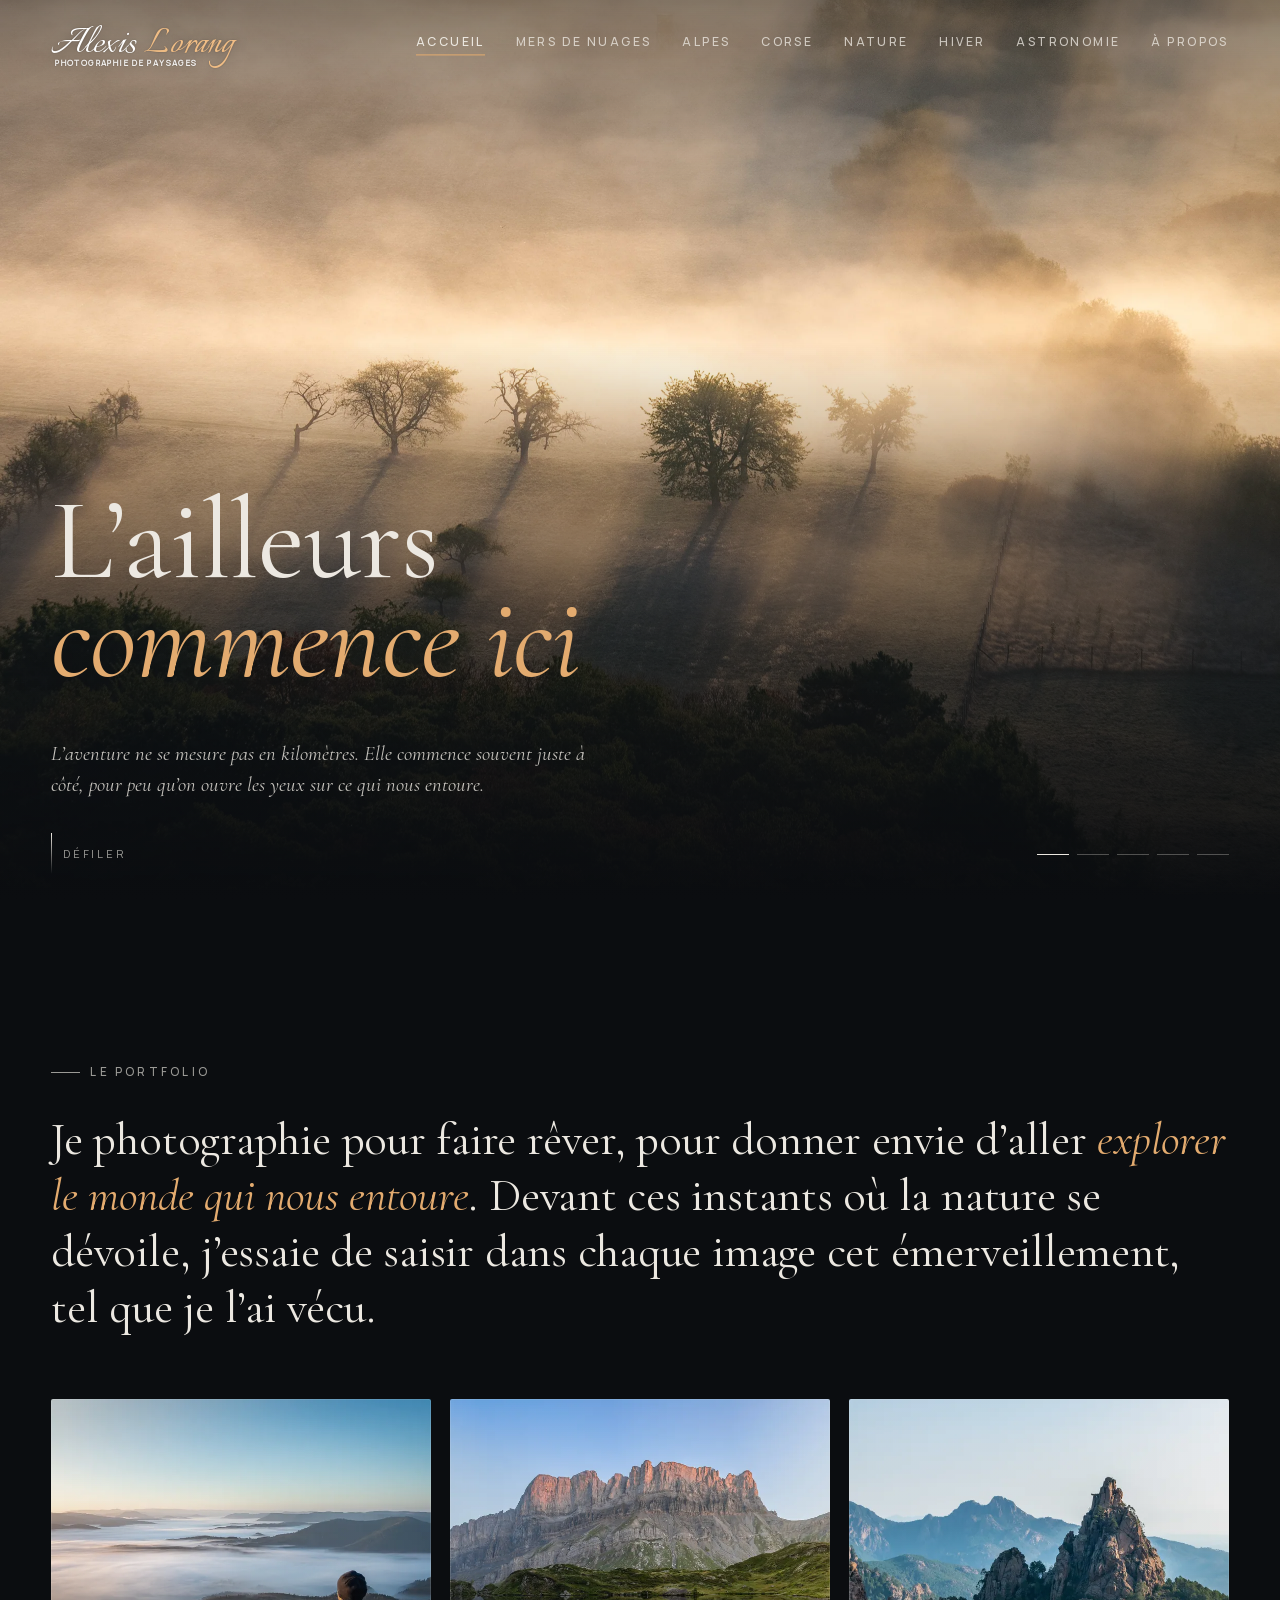
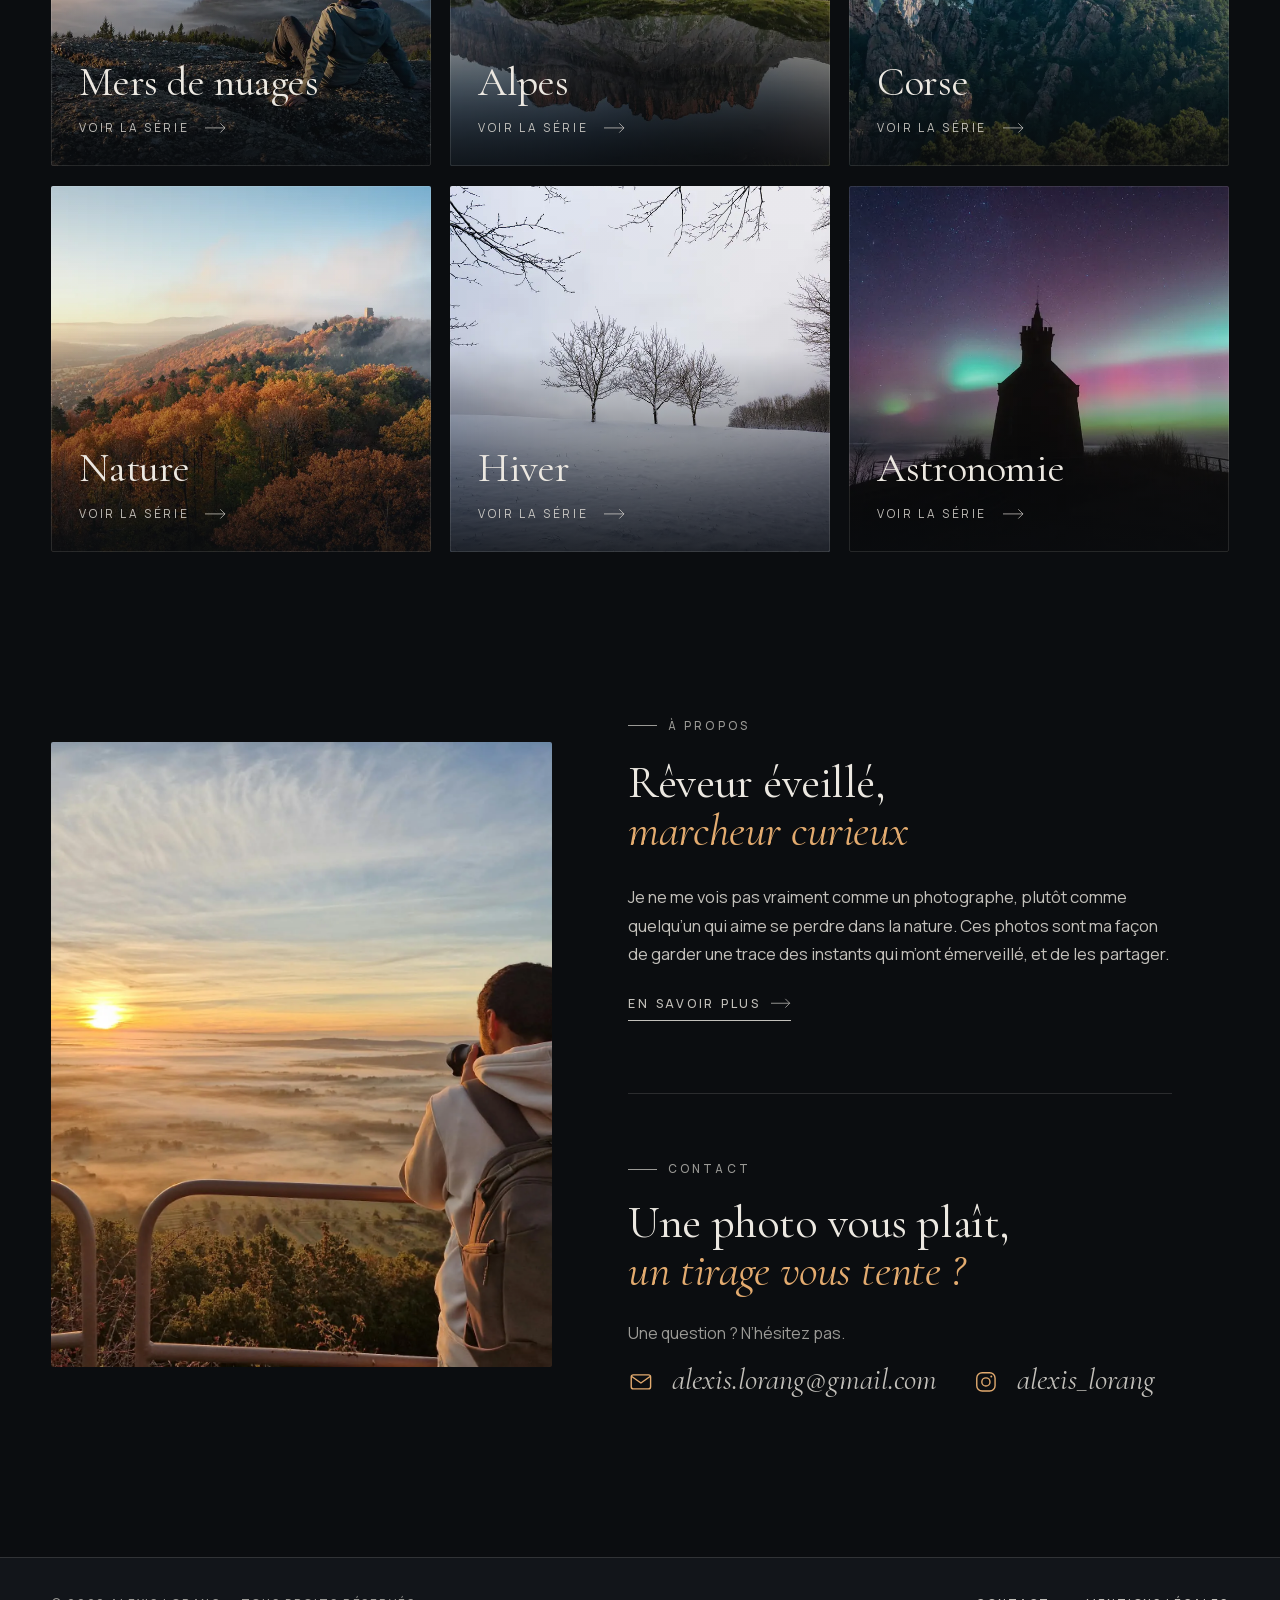
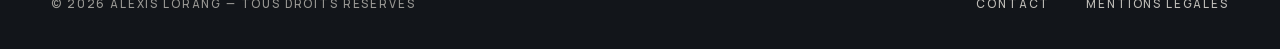
==== commit 405725e8: "Textes : sous-titres de l'accueil et des Alpes, À propos, sous-séries des Mers de nuages - Accueil :" ====
--- a/index.html
+++ b/index.html
@@ -54,7 +54,7 @@
           <span class="ligne"><span><em>commence ici</em></span></span>
         </h1>
         <!-- À MODIFIER : phrase d'accroche -->
-        <p class="fondu">Qu’ils soient au bout du monde ou à deux pas, ces paysages rappellent que l’aventure se trouve parfois au pas de la porte.</p>
+        <p class="fondu">L’aventure ne se mesure pas en kilomètres. Elle commence souvent juste à côté, pour peu qu’on ouvre les yeux sur ce qui nous entoure.</p>
       </div>
 
       <div class="hero__bas fondu">
@@ -123,9 +123,9 @@
         </div>
         <div class="texte">
           <span class="surtitre apparait">À propos</span>
-          <h2 class="apparait">Rêveur éveillé, <em>la&nbsp;tête dans les nuages</em></h2>
+          <h2 class="apparait">Rêveur éveillé, <em>marcheur curieux</em></h2>
           <!-- À MODIFIER : courte présentation -->
-          <p class="apparait">Je ne me vois pas vraiment comme un photographe, plutôt comme quelqu’un qui aime se perdre dans un paysage. Je marche jusqu’à ce qu’un instant m’émerveille, et je l’immortalise avant qu’il ne s’efface.</p>
+          <p class="apparait">Je ne me vois pas vraiment comme un photographe, plutôt comme quelqu’un qui aime se perdre dans la nature. Ces photos sont ma façon de garder une trace des instants qui m’ont émerveillé, et de les partager.</p>
           <p class="apparait"><a class="lien" href="a-propos.html">En savoir plus
             <svg viewBox="0 0 32 16" fill="none" stroke="currentColor" stroke-width="1.2" aria-hidden="true"><path d="M0 8h30M23 1l7 7-7 7"/></svg></a></p>
           <!-- Contact : dans la colonne de droite, sous la présentation -->
--- a/assets/css/style.css
+++ b/assets/css/style.css
@@ -732,11 +732,14 @@
 .autres .serie { aspect-ratio: 3 / 4; padding: clamp(1rem, 1.6vw, 1.5rem); }
 .autres .serie h3 { font-size: clamp(1.4rem, 2.2vw, 2.1rem); }
 .autres .serie__meta { margin-top: 0.5rem; gap: 0.7rem; font-size: 0.62rem; }
+/* Mobile : cartes plus basses que les photos de la galerie (≈ 150 px au plus), pour rester secondaires */
 @media (max-width: 760px) {
   .autres__liste { grid-template-columns: 1fr 1fr; }
-  .autres .serie:first-child { grid-column: 1 / -1; aspect-ratio: 16 / 10; }
-  .autres .serie h3 { font-size: 1.5rem; }
-  .autres .serie:first-child h3 { font-size: 2rem; }
+  .autres .serie { aspect-ratio: 4 / 3; padding: 0.85rem; }
+  .autres .serie:first-child { grid-column: 1 / -1; aspect-ratio: 16 / 7; padding: 1rem; }
+  .autres .serie h3 { font-size: 1.2rem; }
+  .autres .serie:first-child h3 { font-size: 1.6rem; }
+  .autres .serie__meta { margin-top: 0.3rem; font-size: 0.56rem; }
 }
 
 /* ---------- Contact / pied de page ---------- */
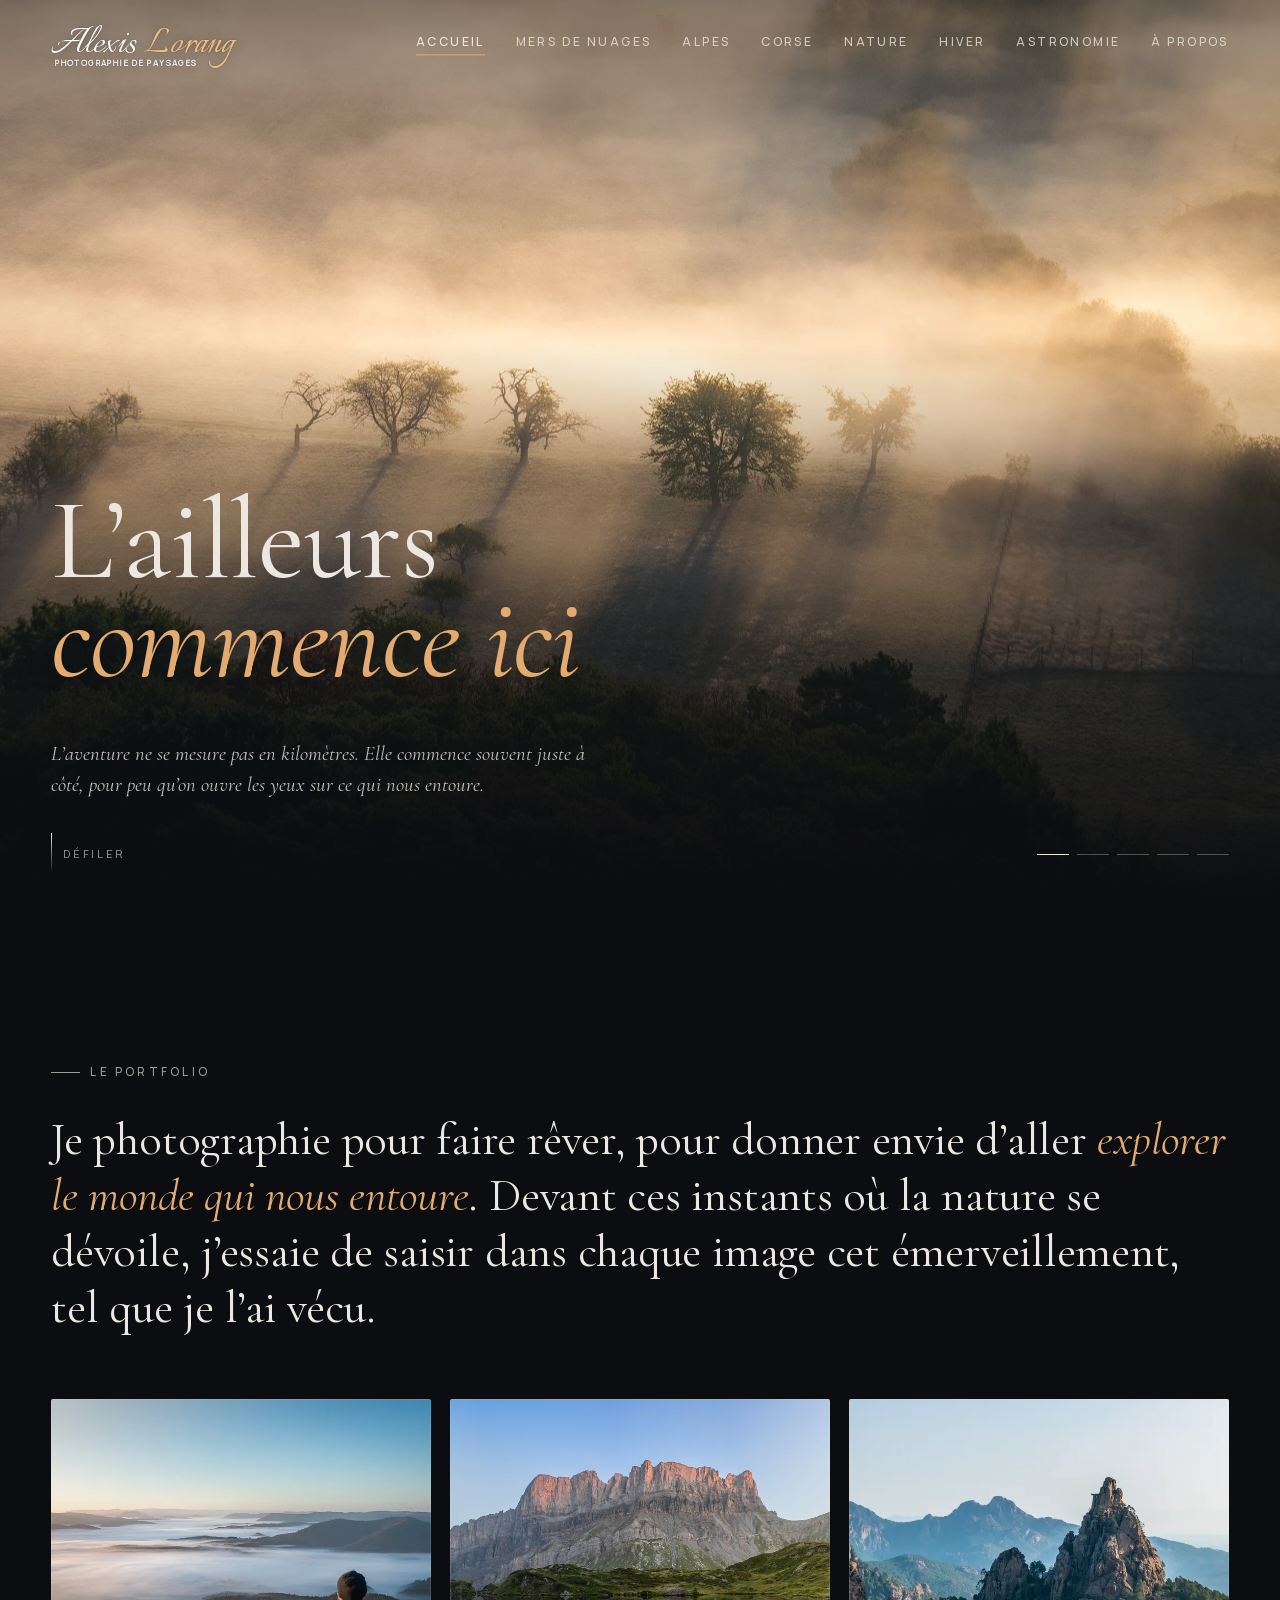
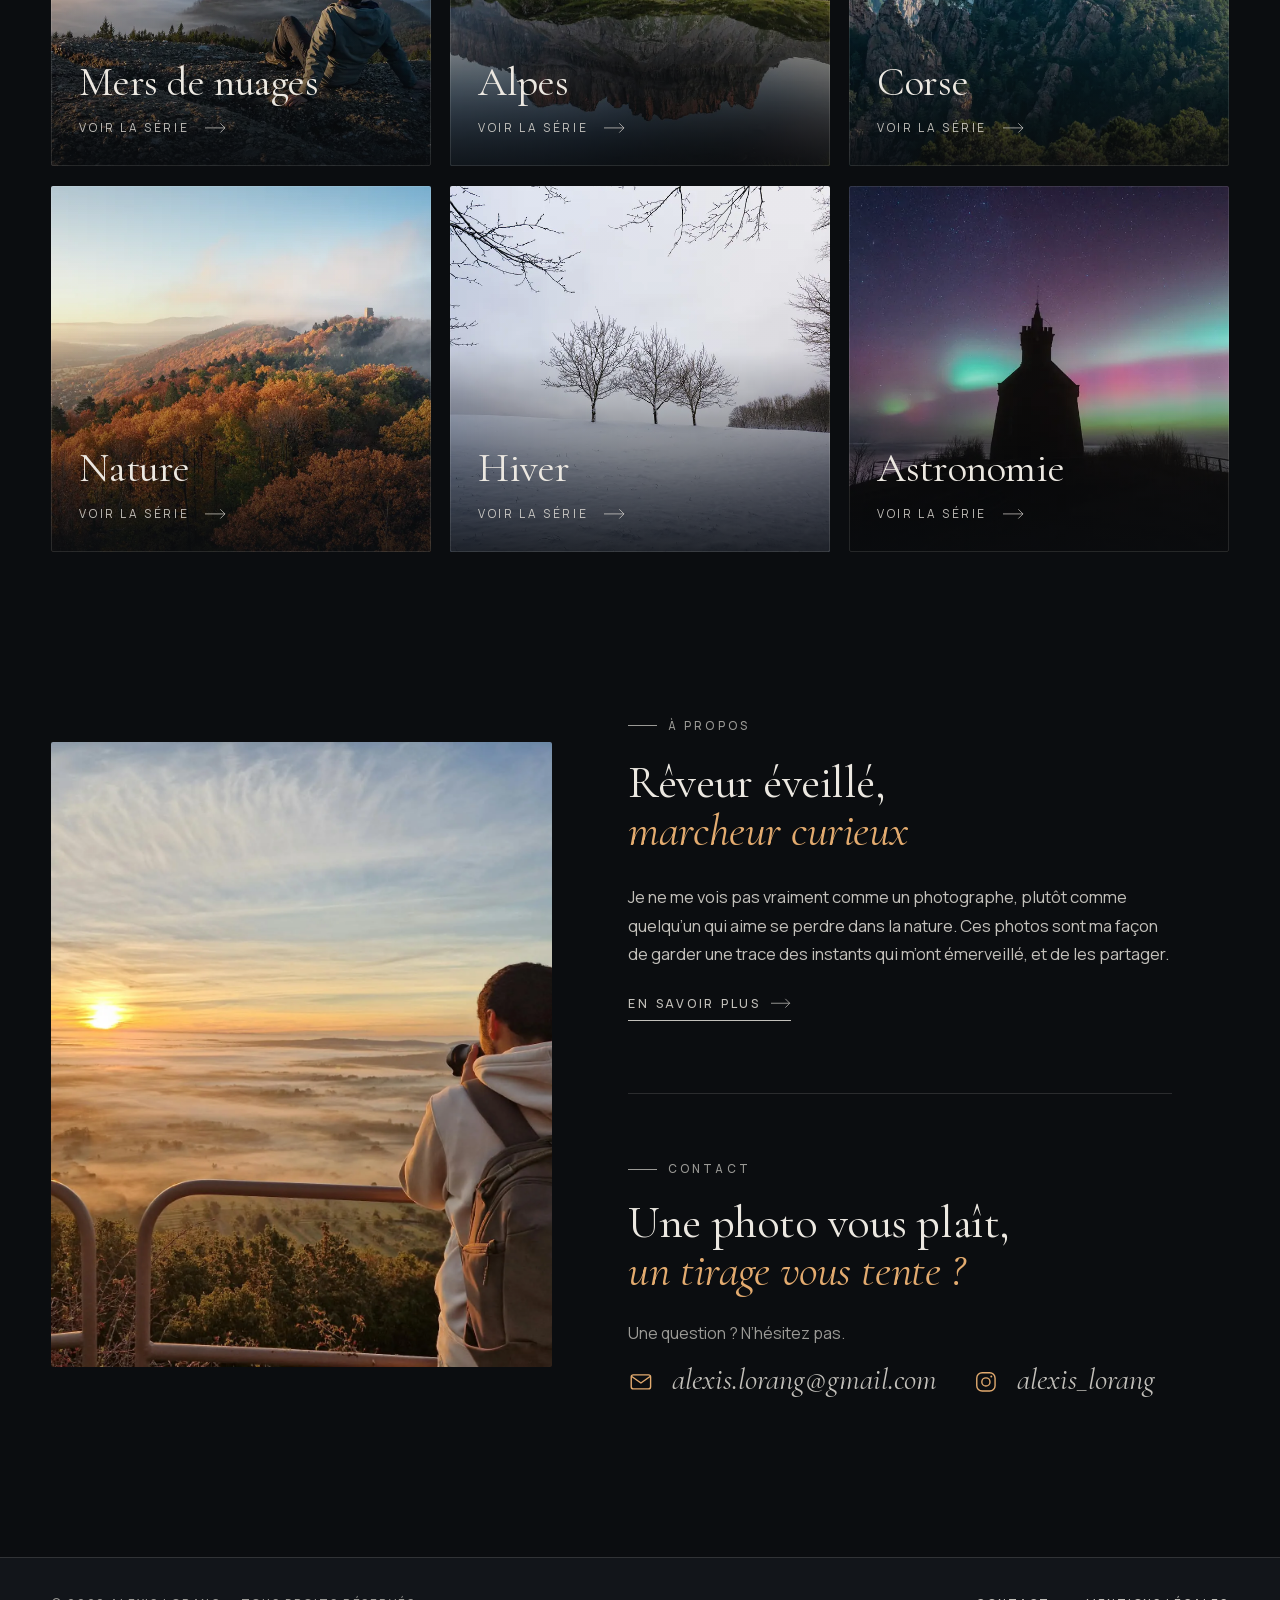
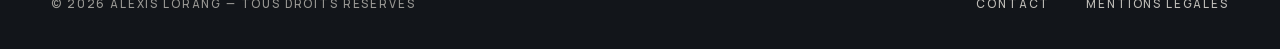
==== commit 18bed800: "Ajoute une icône d'onglet (favicon) sur toutes les pages Co-Authored-By: Claude Opus 5.5 <noreply@an" ====
--- a/index.html
+++ b/index.html
@@ -7,6 +7,9 @@
   <title>Alexis Lorang — Photographie de paysages</title>
   <meta name="description" content="Portfolio de photographie de paysage : mers de nuages, Alpes, Corse, nature et astronomie.">
   <meta name="theme-color" content="#0b0d10">
+  <link rel="icon" href="assets/img/icones/favicon.svg" type="image/svg+xml">
+  <link rel="icon" href="assets/img/icones/favicon-32.png" sizes="32x32" type="image/png">
+  <link rel="apple-touch-icon" href="assets/img/icones/apple-touch-icon.png">
   <meta name="color-scheme" content="dark">
   <meta property="og:title" content="Alexis Lorang — Photographie de paysages">
   <meta property="og:description" content="Sommets des Alpes et mers de nuages.">
--- a/assets/css/style.css
+++ b/assets/css/style.css
@@ -246,7 +246,7 @@
   .nav__item { order: 2; }
   .nav__pied { order: 3; }
   .nav__item--accueil { order: 0; margin-bottom: 1.4rem; padding-bottom: 1.4rem; border-bottom: 1px solid rgba(236, 232, 225, 0.2); }
-  .nav__item:last-of-type::before { content: 'Le photographe'; margin-bottom: 0.9rem; }
+  .nav__item:last-of-type::before { content: 'Derrière l’objectif'; margin-bottom: 0.9rem; }
 
   .nav__item {
     padding: 0.65rem 0;
@@ -405,6 +405,13 @@
 
 .section { padding: clamp(5rem, 12vw, 10rem) var(--marge); }
 .section--serree { padding-top: 0; }
+/* Page « À propos » : place pour l'en-tête fixe ; sur mobile, moins de vide au-dessus du titre
+   et entre la photo et « Contact ». */
+.section--apropos { padding-top: clamp(8rem, 18vh, 12rem); }
+@media (max-width: 860px) {
+  .section--apropos { padding-top: 7rem; padding-bottom: 1rem; }
+  .section--apropos ~ #contact { padding-bottom: 3.5rem; } /* un peu moins de vide avant « Matériel » */
+}
 .conteneur { max-width: 82rem; margin-inline: auto; }
 
 .manifeste {
@@ -428,6 +435,8 @@
 .cadre { position: relative; overflow: hidden; border-radius: 2px; background: var(--fond-2); }
 .cadre img { width: 100%; height: 100%; object-fit: cover; }
 .cadre--portrait { aspect-ratio: 4 / 5; }
+/* Une colonne (mobile, tablette) : la photo portrait passe en 16/9 pour prendre moins de hauteur (page « À propos ») */
+@media (max-width: 860px) { .deux-colonnes .cadre--portrait { aspect-ratio: 16 / 9; } }
 
 /* Zone à compléter (portrait, etc.) */
 .a-completer {
@@ -796,12 +805,12 @@
   .deux-colonnes:has(.contact--colonne) h2,
   .deux-colonnes:has(.contact--colonne) .contact.contact--colonne h2 { font-size: clamp(2.2rem, 3.6vw, 3.3rem); }
 }
-/* Accueil, une colonne (mobile, tablette) : présentation, puis la photo en paysage (moins haute),
+/* Accueil, une colonne (mobile, tablette) : présentation, puis la photo en 16/9 (moins haute, moins de défilement),
    puis le contact. La colonne de texte s'efface pour que la photo puisse se glisser entre les deux. */
 @media (max-width: 860px) {
   .deux-colonnes:has(.contact--colonne) { row-gap: 0; }
   .deux-colonnes:has(.contact--colonne) .texte { display: contents; }
-  .deux-colonnes:has(.contact--colonne) .cadre { order: 1; aspect-ratio: 4 / 3; margin: 2.5rem 0; }
+  .deux-colonnes:has(.contact--colonne) .cadre { order: 1; aspect-ratio: 16 / 9; margin: 2.5rem 0; }
   .deux-colonnes:has(.contact--colonne) .contact--colonne { order: 2; margin-top: 0; padding-top: 0; border-top: 0; }
 }
 /* Accueil, une colonne : entre la dernière carte des séries et « À propos », le même espace
